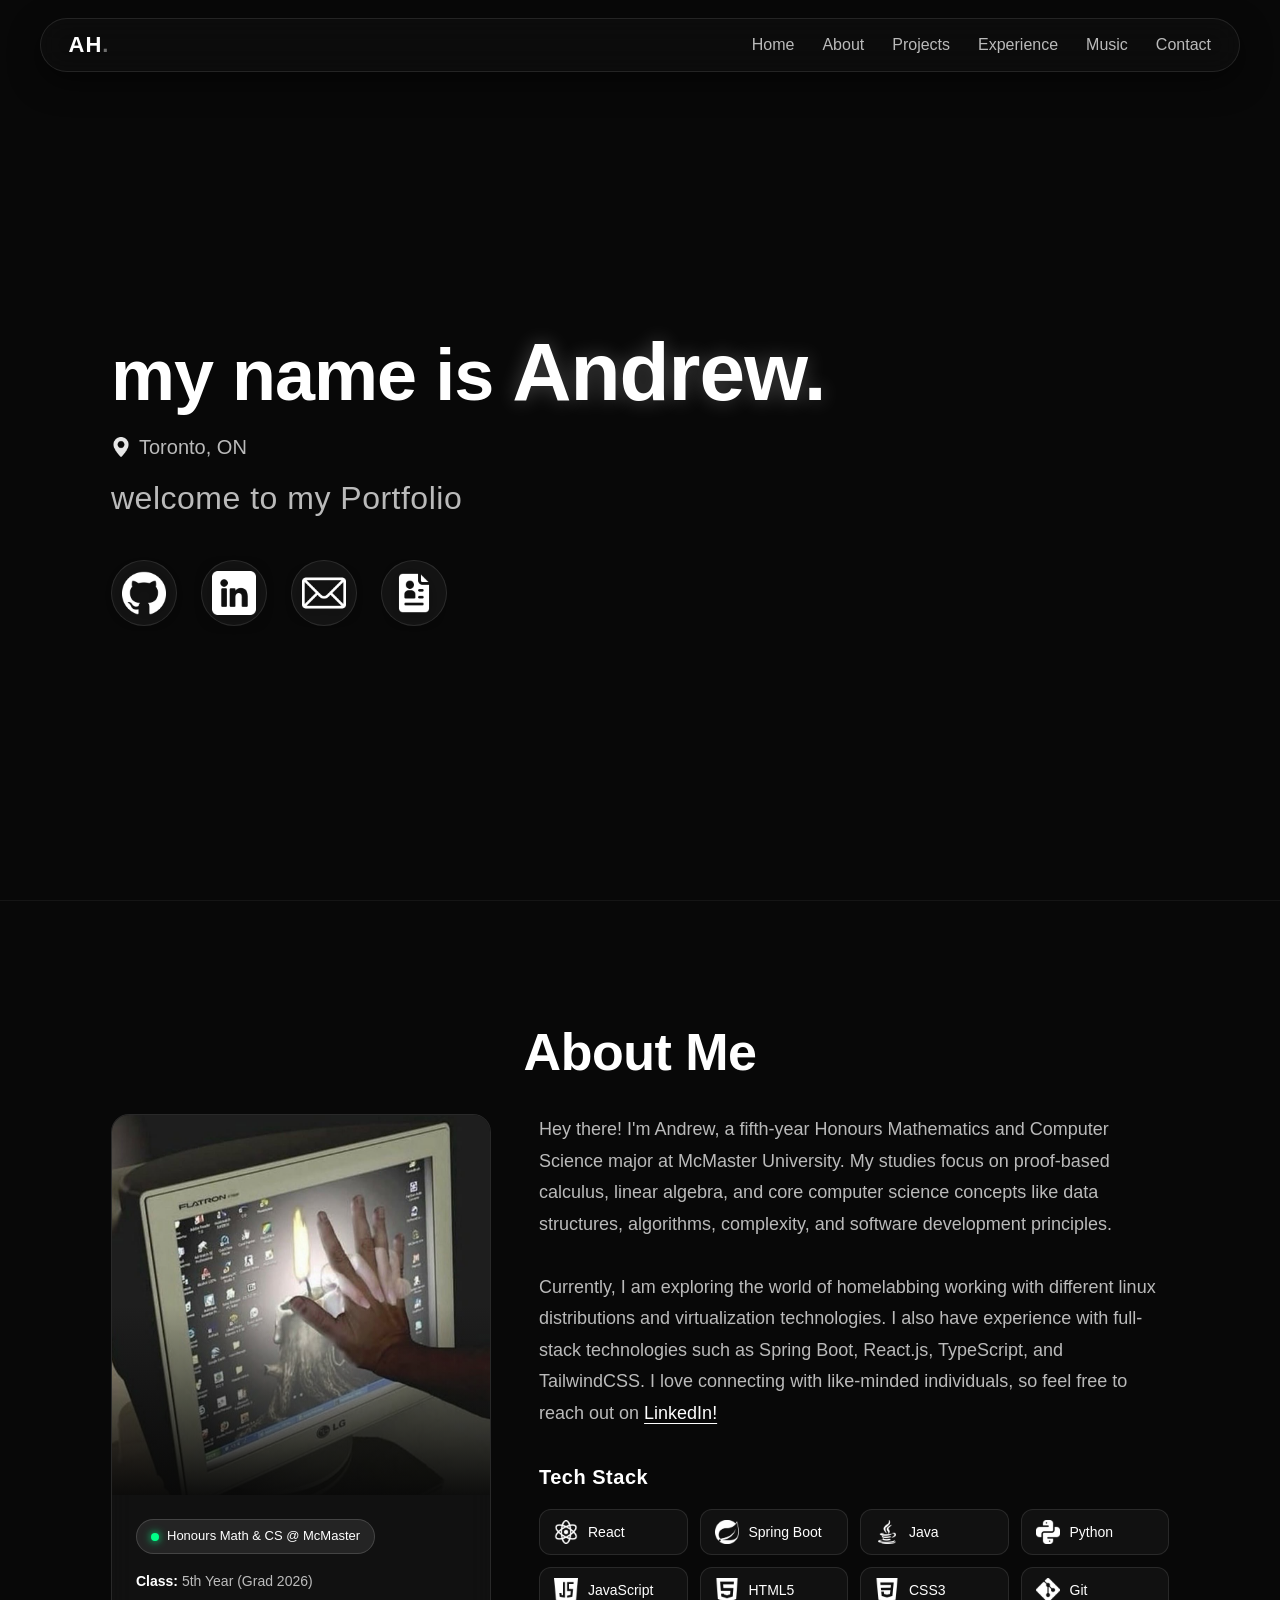
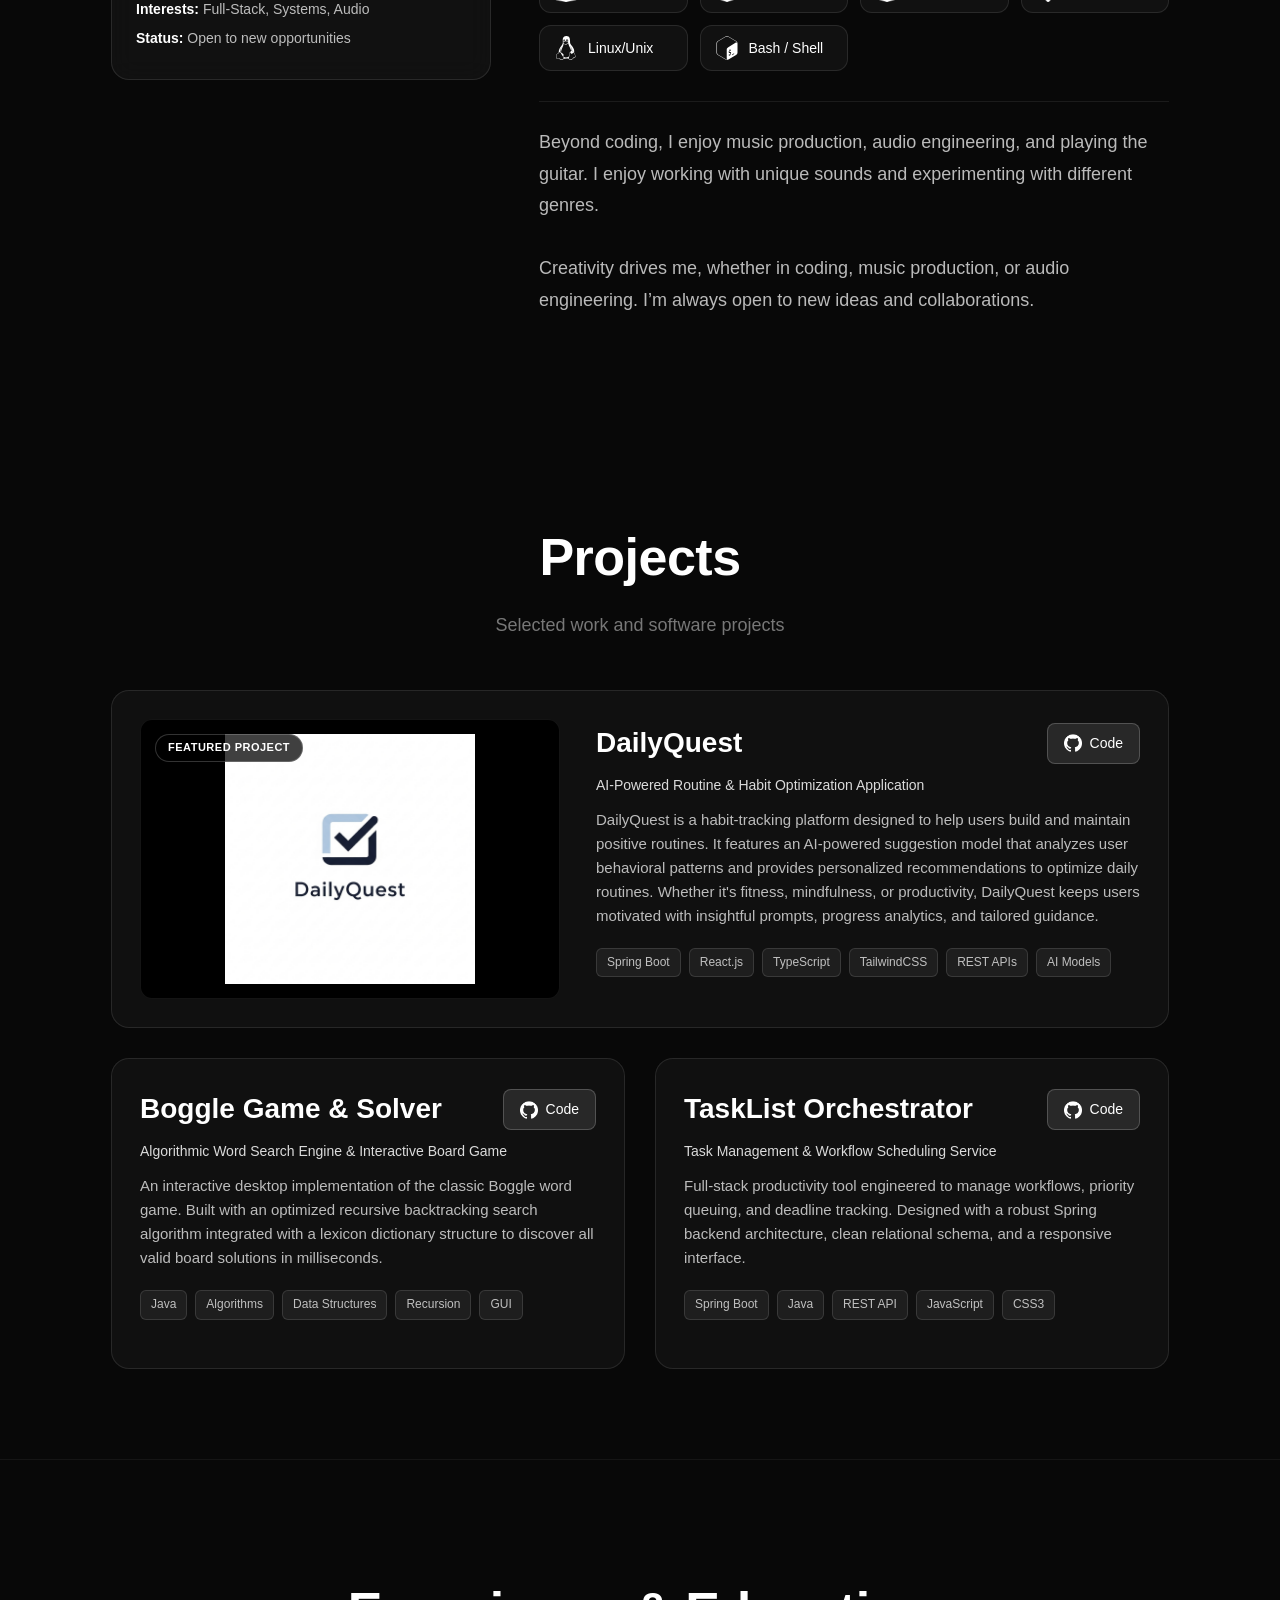
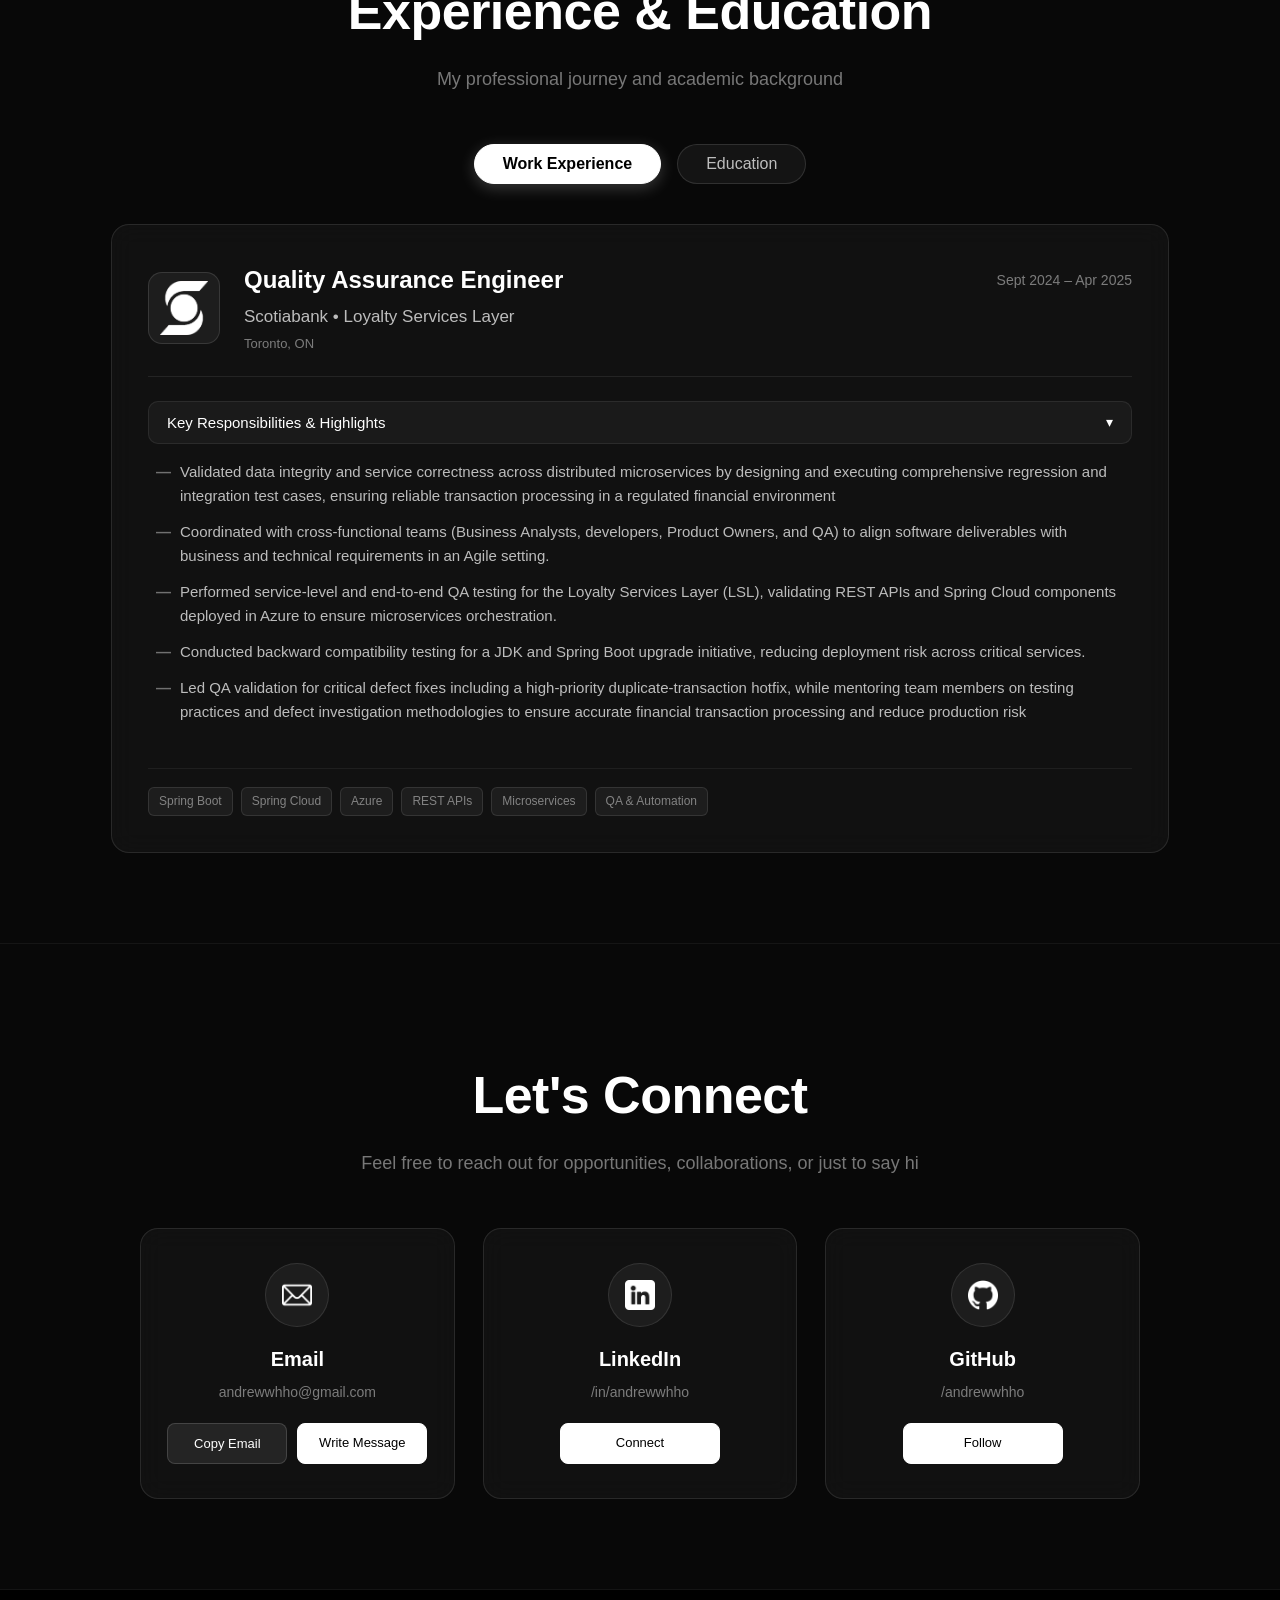
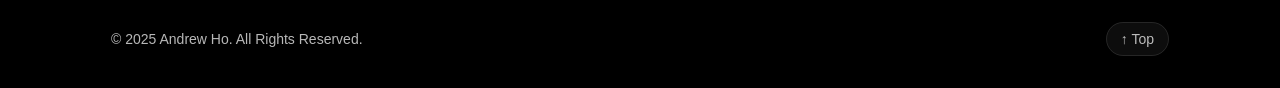
==== index.html @ 62d34abd "added last fm section" ====
<!doctype html>
<html lang="en">
  <head>
    <meta charset="UTF-8" />
    <meta name="viewport" content="width=device-width, initial-scale=1.0" />
    <title>Andrew Ho | Portfolio</title>
    <link rel="stylesheet" href="style.css" />
  </head>

  <body>
    <!-- ----------------------- navigation ----------------------- -->
    <header id="header">
      <div class="container">
        <nav id="navbar">
          <a href="#header" class="nav-logo">AH<span>.</span></a>
          <ul class="nav-links" id="navLinks">
            <li><a href="#header">Home</a></li>
            <li><a href="#about">About</a></li>
            <li><a href="#projects">Projects</a></li>
            <li><a href="#experience">Experience</a></li>
            <li><a href="music.html">Music</a></li>
            <li><a href="#contact">Contact</a></li>
          </ul>
          <div class="nav-toggle" id="navToggle" aria-label="Toggle navigation">
            <span></span>
            <span></span>
            <span></span>
          </div>
        </nav>

        <div class="header-content">
          <div class="header-text">
            <p>my name is <span>Andrew.</span></p>
          </div>
          <div class="location">
            <img src="icons/pin.png" alt="Location" />Toronto, ON
          </div>
          <div class="header-text2">
            <p>welcome to my Portfolio</p>
          </div>

          <div class="icons">
            <ul>
              <li>
                <a
                  title="GitHub"
                  href="https://github.com/andrewwhho"
                  target="_blank"
                  rel="noopener noreferrer"
                  ><img src="icons/github.png" alt="GitHub"
                /></a>
              </li>
              <li>
                <a
                  title="LinkedIn"
                  href="https://www.linkedin.com/in/andrewwhho/"
                  target="_blank"
                  rel="noopener noreferrer"
                  ><img src="icons/linkedin.png" alt="LinkedIn"
                /></a>
              </li>
              <!-- <li>
                <a
                  title="SoundCloud"
                  href="https://soundcloud.com/1bboy"
                  target="_blank"
                  rel="noopener noreferrer"
                  ><img src="icons/soundcloud.png" alt="SoundCloud"
                /></a>
              </li> -->
              <li>
                <a title="Email Me" href="mailto:andrewwhho@gmail.com"
                  ><img src="icons/mail.png" alt="Email"
                /></a>
              </li>
              <li>
                <a title="Contact &amp; Resume" id="resumeBtn" href="#contact"
                  ><img src="icons/resume.png" alt="Resume"
                /></a>
              </li>
            </ul>
          </div>
        </div>
      </div>
    </header>

    <!-- ----------------------- about ----------------------- -->
    <section id="about">
      <div class="container">
        <h1 class="section-title">About Me</h1>
        <div class="about-row">
          <!-- Left Visual Aesthetic Card -->
          <div class="about-col-left">
            <div class="aesthetic-card">
              <div class="aesthetic-media">
                <img
                  src="images/484858259_18014097473705501_8788955211200007586_n.jpg"
                  alt="Aesthetic CRT Display"
                  class="about-img"
                />
                <div class="aesthetic-overlay"></div>
              </div>
              <div class="aesthetic-info">
                <div class="info-pill">
                  <span class="pill-dot"></span>
                  <span>Honours Math &amp; CS @ McMaster</span>
                </div>
                <div class="info-details">
                  <p><strong>Class:</strong> 5th Year (Grad 2026)</p>
                  <p><strong>Interests:</strong> Full-Stack, Systems, Audio</p>
                  <p><strong>Status:</strong> Open to new opportunities</p>
                </div>
              </div>
            </div>
          </div>

          <!-- Right Text & Stack -->
          <div class="about-col-right">
            <div class="about-para">
              <p>
                Hey there! I'm Andrew, a fifth-year Honours Mathematics and
                Computer Science major at McMaster University. My studies focus
                on proof-based calculus, linear algebra, and core computer
                science concepts like data structures, algorithms, complexity,
                and software development principles.
              </p>
              <br />
              <p>
                Currently, I am exploring the world of homelabbing working with different linux distributions and virtualization technologies. I also have experience with full-stack technologies such as Spring
                Boot, React.js, TypeScript, and TailwindCSS. I
                love connecting with like-minded individuals, so feel free to
                reach out on
                <a
                  href="https://www.linkedin.com/in/andrewwhho/"
                  target="_blank"
                  rel="noopener noreferrer"
                  >LinkedIn!</a
                >
              </p>
            </div>

            <!-- Tech Stack Showcase -->
            <div class="tech-stack-container">
              <h3 class="stack-heading">Tech Stack</h3>
              <ul class="stack-grid">
                <li class="stack-item">
                  <img src="icons/stackIcons/atom.png" alt="React" /><span
                    >React</span
                  >
                </li>
                <li class="stack-item">
                  <img src="icons/stackIcons/spring.png" alt="Spring" /><span
                    >Spring Boot</span
                  >
                </li>
                <li class="stack-item">
                  <img src="icons/stackIcons/java.png" alt="Java" /><span
                    >Java</span
                  >
                </li>
                <li class="stack-item">
                  <img src="icons/stackIcons/python.png" alt="Python" /><span
                    >Python</span
                  >
                </li>
                <li class="stack-item">
                  <img
                    src="icons/stackIcons/java-script.png"
                    alt="JavaScript"
                  /><span>JavaScript</span>
                </li>
                <li class="stack-item">
                  <img src="icons/stackIcons/html.png" alt="HTML5" /><span
                    >HTML5</span
                  >
                </li>
                <li class="stack-item">
                  <img src="icons/stackIcons/css-3.png" alt="CSS3" /><span
                    >CSS3</span
                  >
                </li>
                <li class="stack-item">
                  <img src="icons/stackIcons/git.png" alt="Git" /><span
                    >Git</span
                  >
                </li>
                <li class="stack-item">
                  <img src="icons/stackIcons/linux.svg" alt="Linux/Unix" /><span
                    >Linux/Unix</span
                  >
                </li>
                <li class="stack-item">
                  <img src="icons/stackIcons/bash.svg" alt="Bash / Shell" /><span
                    >Bash / Shell</span
                  >
                </li>
              </ul>
            </div>

            <div class="about-para about-hobbies">
              <p>
                Beyond coding, I enjoy music production, audio engineering, and playing the guitar. I enjoy working with unique sounds and experimenting with different genres.
              </p>
              <br />
              <p>
                Creativity drives me, whether in coding, music production, or
                audio engineering. I’m always open to new ideas and
                collaborations.
              </p>
            </div>
          </div>
        </div>
      </div>
    </section>

    <!-- ----------------------- projects ----------------------- -->
    <section id="projects">
      <div class="container">
        <h1 class="section-title">Projects</h1>
        <p class="section-subtitle">Selected work and software projects</p>

        <div class="project-grid">
          <!-- Featured Project: DailyQuest -->
          <div class="project-card featured" id="DailyQuest">
            <div class="project-image-wrapper">
              <img
                src="images/DQ1.png"
                alt="DailyQuest Preview"
                class="project-img"
              />
              <div class="project-badge">Featured Project</div>
            </div>
            <div class="project-info">
              <div class="project-header-row">
                <h2 class="project-title">DailyQuest</h2>
                <div class="project-links">
                  <a
                    href="https://github.com/andrewwhho/DailyQuest"
                    target="_blank"
                    rel="noopener noreferrer"
                    class="project-link-btn"
                    title="View Source Code"
                  >
                    <img src="icons/github.png" alt="GitHub" /> Code
                  </a>
                </div>
              </div>
              <p class="project-tagline">
                AI-Powered Routine &amp; Habit Optimization Application
              </p>
              <p class="project-desc">
                DailyQuest is a habit-tracking platform designed to help users
                build and maintain positive routines. It features an AI-powered
                suggestion model that analyzes user behavioral patterns and
                provides personalized recommendations to optimize daily
                routines. Whether it's fitness, mindfulness, or productivity,
                DailyQuest keeps users motivated with insightful prompts,
                progress analytics, and tailored guidance.
              </p>
              <div class="project-tags">
                <span>Spring Boot</span>
                <span>React.js</span>
                <span>TypeScript</span>
                <span>TailwindCSS</span>
                <span>REST APIs</span>
                <span>AI Models</span>
              </div>
            </div>
          </div>

          <!-- Project 2: Boggle Game & Solver -->
          <div class="project-card">
            <div class="project-info">
              <div class="project-header-row">
                <h2 class="project-title">Boggle Game &amp; Solver</h2>
                <div class="project-links">
                  <a
                    href="https://github.com/andrewwhho/BoggleGame"
                    target="_blank"
                    rel="noopener noreferrer"
                    class="project-link-btn"
                    title="View Source Code"
                  >
                    <img src="icons/github.png" alt="GitHub" /> Code
                  </a>
                </div>
              </div>
              <p class="project-tagline">
                Algorithmic Word Search Engine &amp; Interactive Board Game
              </p>
              <p class="project-desc">
                An interactive desktop implementation of the classic Boggle word
                game. Built with an optimized recursive backtracking search
                algorithm integrated with a lexicon dictionary structure to
                discover all valid board solutions in milliseconds.
              </p>
              <div class="project-tags">
                <span>Java</span>
                <span>Algorithms</span>
                <span>Data Structures</span>
                <span>Recursion</span>
                <span>GUI</span>
              </div>
            </div>
          </div>

          <!-- Project 3: Task Orchestrator -->
          <div class="project-card">
            <div class="project-info">
              <div class="project-header-row">
                <h2 class="project-title">TaskList Orchestrator</h2>
                <div class="project-links">
                  <a
                    href="https://github.com/andrewwhho/TaskList"
                    target="_blank"
                    rel="noopener noreferrer"
                    class="project-link-btn"
                    title="View Source Code"
                  >
                    <img src="icons/github.png" alt="GitHub" /> Code
                  </a>
                </div>
              </div>
              <p class="project-tagline">
                Task Management &amp; Workflow Scheduling Service
              </p>
              <p class="project-desc">
                Full-stack productivity tool engineered to manage workflows,
                priority queuing, and deadline tracking. Designed with a robust
                Spring backend architecture, clean relational schema, and a
                responsive interface.
              </p>
              <div class="project-tags">
                <span>Spring Boot</span>
                <span>Java</span>
                <span>REST API</span>
                <span>JavaScript</span>
                <span>CSS3</span>
              </div>
            </div>
          </div>
        </div>
      </div>
    </section>

    <!-- ----------------------- experience & education ----------------------- -->
    <section id="experience">
      <div class="container">
        <h1 class="section-title">Experience &amp; Education</h1>
        <p class="section-subtitle">
          My professional journey and academic background
        </p>

        <!-- Tab Controls -->
        <div class="tab-titles">
          <button
            class="tab-links active-link"
            type="button"
            onclick="opentab(event, 'work-exp')"
          >
            Work Experience
          </button>
          <button
            class="tab-links"
            type="button"
            onclick="opentab(event, 'education-exp')"
          >
            Education
          </button>
        </div>

        <!-- Work Experience Tab Content -->
        <div class="tab-contents active-tab" id="work-exp">
          <div class="timeline-card">
            <div class="timeline-header">
              <div class="timeline-logo-wrap">
                <img
                  src="icons/scotia.png"
                  alt="Scotiabank Logo"
                  class="org-logo"
                />
              </div>
              <div class="timeline-meta">
                <div class="timeline-role-row">
                  <h2 class="timeline-role">Quality Assurance Engineer</h2>
                  <span class="timeline-date">Sept 2024 &ndash; Apr 2025</span>
                </div>
                <h3 class="timeline-org">
                  Scotiabank &bull; Loyalty Services Layer
                </h3>
                <span class="timeline-loc">Toronto, ON</span>
              </div>
            </div>

            <div class="qa-dropdown">
              <button type="button" class="qa-dropdown-toggle">
                <span>Key Responsibilities &amp; Highlights</span>
                <span class="dropdown-arrow">&#9662;</span>
              </button>
              <div class="qa-dropdown-content show">
                <ul class="exp-bullet-list">
                  <li>
                    Validated data integrity and service correctness across
                    distributed microservices by designing and executing
                    comprehensive regression and integration test cases,
                    ensuring reliable transaction processing in a regulated
                    financial environment
                  </li>
                  <li>
                    Coordinated with cross-functional teams (Business Analysts,
                    developers, Product Owners, and QA) to align software
                    deliverables with business and technical requirements in an
                    Agile setting.
                  </li>
                  <li>
                    Performed service-level and end-to-end QA testing for the
                    Loyalty Services Layer (LSL), validating REST APIs and
                    Spring Cloud components deployed in Azure to ensure
                    microservices orchestration.
                  </li>
                  <li>
                    Conducted backward compatibility testing for a JDK and
                    Spring Boot upgrade initiative, reducing deployment risk
                    across critical services.
                  </li>
                  <li>
                    Led QA validation for critical defect fixes including a
                    high-priority duplicate-transaction hotfix, while mentoring
                    team members on testing practices and defect investigation
                    methodologies to ensure accurate financial transaction
                    processing and reduce production risk
                  </li>
                </ul>
              </div>
            </div>

            <div class="exp-tags">
              <span>Spring Boot</span>
              <span>Spring Cloud</span>
              <span>Azure</span>
              <span>REST APIs</span>
              <span>Microservices</span>
              <span>QA &amp; Automation</span>
            </div>
          </div>
        </div>

        <!-- Education Tab Content -->
        <div class="tab-contents" id="education-exp">
          <div class="timeline-card">
            <div class="timeline-header">
              <div class="timeline-logo-wrap">
                <img
                  src="icons/macLogo.png"
                  alt="McMaster University Logo"
                  class="org-logo mac"
                />
              </div>
              <div class="timeline-meta">
                <div class="timeline-role-row">
                  <h2 class="timeline-role">
                    Honours Mathematics &amp; Computer Science
                  </h2>
                  <span class="timeline-date"
                    >Sept 2021 &ndash; Present (Expected 2026)</span
                  >
                </div>
                <h3 class="timeline-org">McMaster University</h3>
                <span class="timeline-loc">Hamilton, ON</span>
              </div>
            </div>

            <div class="timeline-body">
              <ul class="exp-bullet-list">
                <li>
                  Concentrated coursework in proof-based calculus, linear
                  algebra, discrete mathematics, and abstract mathematical
                  foundations.
                </li>
                <li>
                  Comprehensive study of core computer science foundations: data
                  structures, algorithm design &amp; asymptotic analysis,
                  automata &amp; complexity theory, and software development
                  principles.
                </li>
                <li>
                  Active involvement in collaborative engineering projects,
                  applying full-stack design patterns, clean code principles,
                  and modern version control workflows.
                </li>
              </ul>
            </div>

            <div class="exp-tags">
              <span>Data Structures</span>
              <span>Algorithms</span>
              <span>Linear Algebra</span>
              <span>Proof-Based Calculus</span>
              <span>Software Engineering</span>
            </div>
          </div>
        </div>
      </div>
    </section>

    <!-- ----------------------- contact ----------------------- -->
    <section id="contact">
      <div class="container">
        <h1 class="section-title">Let's Connect</h1>
        <p class="section-subtitle">
          Feel free to reach out for opportunities, collaborations, or just to
          say hi
        </p>

        <div class="contact-wrapper">
          <div class="contact-grid">
            <!-- Card 1: Email -->
            <div class="contact-card">
              <div class="contact-icon-wrap">
                <img src="icons/mail.png" alt="Email" />
              </div>
              <h3>Email</h3>
              <p>andrewwhho@gmail.com</p>
              <div class="contact-card-actions">
                <button
                  type="button"
                  class="btn-copy-email"
                  id="copyEmailBtn"
                  data-email="andrewwhho@gmail.com"
                >
                  Copy Email
                </button>
                <a href="mailto:andrewwhho@gmail.com" class="btn-direct-link"
                  >Write Message</a
                >
              </div>
            </div>

            <!-- Card 2: LinkedIn -->
            <div class="contact-card">
              <div class="contact-icon-wrap">
                <img src="icons/linkedin.png" alt="LinkedIn" />
              </div>
              <h3>LinkedIn</h3>
              <p>/in/andrewwhho</p>
              <div class="contact-card-actions">
                <a
                  href="https://www.linkedin.com/in/andrewwhho/"
                  target="_blank"
                  rel="noopener noreferrer"
                  class="btn-direct-link single-action"
                  >Connect</a
                >
              </div>
            </div>

            <!-- Card 3: GitHub -->
            <div class="contact-card">
              <div class="contact-icon-wrap">
                <img src="icons/github.png" alt="GitHub" />
              </div>
              <h3>GitHub</h3>
              <p>/andrewwhho</p>
              <div class="contact-card-actions">
                <a
                  href="https://github.com/andrewwhho"
                  target="_blank"
                  rel="noopener noreferrer"
                  class="btn-direct-link single-action"
                  >Follow</a
                >
              </div>
            </div>
          </div>
        </div>
      </div>
    </section>

    <!-- ----------------------- footer ----------------------- -->
    <footer class="footer">
      <div class="container footer-content">
        <div class="footer-left">
          <p>&copy; 2025 Andrew Ho. All Rights Reserved.</p>
        </div>
        <div class="footer-right">
          <a href="#header" class="back-to-top" title="Back to top">
            &uarr; Top
          </a>
        </div>
      </div>
    </footer>

    <!-- ----------------------- floating audio player ----------------------- -->
    <!-- <div class="player-widget" id="musicPlayer">
      <audio id="audioElement" loop preload="none">
        <source src="music/XCLUSIVE.mp3" type="audio/mpeg" />
        <source src="music/268 200bpm prod bboy.wav" type="audio/wav" />
        Your browser does not support the audio element.
      </audio>
      <button
        type="button"
        id="playPauseBtn"
        class="player-control-btn"
        aria-label="Play/Pause music"
      >
        <svg class="play-icon" viewBox="0 0 24 24" width="18" height="18">
          <polygon points="5,3 19,12 5,21" fill="currentColor" />
        </svg>
        <svg
          class="pause-icon"
          viewBox="0 0 24 24"
          width="18"
          height="18"
          style="display: none"
        >
          <rect x="6" y="4" width="4" height="16" fill="currentColor" />
          <rect x="14" y="4" width="4" height="16" fill="currentColor" />
        </svg>
      </button>

      <div class="player-details">
        <span class="player-track">XCLUSIVE</span>
        <span class="player-artist">prod. bboy</span>
      </div>

      <div class="visualizer" id="audioVisualizer" aria-hidden="true">
        <span class="bar"></span>
        <span class="bar"></span>
        <span class="bar"></span>
        <span class="bar"></span>
      </div>
    </div> -->

    <!-- Toast notification for copied text -->
    <div id="toast" class="toast" role="alert" aria-live="polite"></div>

    <script src="index.js"></script>
  </body>
</html>
---- style.css ----
/* -------------------------------------------------------------
   ANDREW HO - PORTFOLIO STYLESHEET
   Aesthetic Theme: Dark, Sleek, Cyber/Frosted Glass Minimalist
   ------------------------------------------------------------- */

:root {
    --bg-primary: #080808;
    --bg-secondary: #111111;
    --card-bg: rgba(255, 255, 255, 0.04);
    --card-bg-hover: rgba(255, 255, 255, 0.07);
    --card-border: rgba(255, 255, 255, 0.1);
    --card-border-hover: rgba(255, 255, 255, 0.25);
    --text-primary: #ffffff;
    --text-secondary: rgba(255, 255, 255, 0.72);
    --text-muted: rgba(255, 255, 255, 0.45);
    --accent: #ffffff;
    --glass-nav-bg: rgba(14, 14, 14, 0.75);
    --transition-smooth: all 0.3s cubic-bezier(0.25, 0.8, 0.25, 1);
}

* {
    margin: 0;
    padding: 0;
    font-family: 'HelveticaNeue', -apple-system, BlinkMacSystemFont, 'Segoe UI', Roboto, Helvetica, Arial, sans-serif;
    box-sizing: border-box;
}

html {
    scroll-behavior: smooth;
    background: var(--bg-primary);
    color: var(--text-primary);
}

body {
    background: var(--bg-primary);
    color: var(--text-primary);
    overflow-x: hidden;
    line-height: 1.6;
}

/* Custom Scrollbar */
::-webkit-scrollbar {
    width: 8px;
}
::-webkit-scrollbar-track {
    background: #080808;
}
::-webkit-scrollbar-thumb {
    background: #262626;
    border-radius: 4px;
}
::-webkit-scrollbar-thumb:hover {
    background: #444444;
}

.container {
    width: 85%;
    max-width: 1200px;
    margin: 0 auto;
    padding: 0 15px;
}

/* ----------------------- Navigation ----------------------- */
nav {
    display: flex;
    align-items: center;
    justify-content: space-between;
    position: fixed;
    top: 18px;
    left: 50%;
    transform: translateX(-50%);
    width: calc(100% - 40px);
    max-width: 1200px;
    height: 54px;
    padding: 0 28px;
    background: var(--glass-nav-bg);
    backdrop-filter: blur(14px);
    -webkit-backdrop-filter: blur(14px);
    border: 1px solid var(--card-border);
    border-radius: 36px;
    z-index: 999;
    box-shadow: 0 10px 30px rgba(0, 0, 0, 0.5);
    transition: var(--transition-smooth);
}

.nav-logo {
    color: var(--text-primary);
    text-decoration: none;
    font-size: 22px;
    font-weight: 700;
    letter-spacing: 1px;
}

.nav-logo span {
    color: rgba(255, 255, 255, 0.4);
}

nav ul.nav-links {
    display: flex;
    align-items: center;
    list-style: none;
    gap: 28px;
}

nav ul.nav-links li a {
    color: var(--text-secondary);
    text-decoration: none;
    font-size: 16px;
    font-weight: 500;
    position: relative;
    padding: 4px 0;
    transition: color 0.25s ease;
}

nav ul.nav-links li a::after {
    content: '';
    width: 0;
    height: 2px;
    background: #ffffff;
    position: absolute;
    left: 0;
    bottom: -2px;
    transition: width 0.3s ease;
}

nav ul.nav-links li a:hover,
nav ul.nav-links li a.active {
    color: #ffffff;
}

nav ul.nav-links li a:hover::after,
nav ul.nav-links li a.active::after {
    width: 100%;
}

/* Mobile Nav Toggle */
.nav-toggle {
    display: none;
    flex-direction: column;
    justify-content: space-between;
    width: 24px;
    height: 18px;
    cursor: pointer;
}

.nav-toggle span {
    display: block;
    height: 2px;
    width: 100%;
    background: #ffffff;
    border-radius: 2px;
    transition: var(--transition-smooth);
}

.nav-toggle.open span:nth-child(1) {
    transform: translateY(8px) rotate(45deg);
}
.nav-toggle.open span:nth-child(2) {
    opacity: 0;
}
.nav-toggle.open span:nth-child(3) {
    transform: translateY(-8px) rotate(-45deg);
}

/* ----------------------- Hero Header ----------------------- */
#header {
    width: 100%;
    min-height: 100vh;
    background-image: url(images/bg4.gif);
    background-size: cover;
    background-attachment: fixed;
    background-position: center;
    position: relative;
    display: flex;
    align-items: center;
}

#header::before {
    content: '';
    position: absolute;
    top: 0;
    left: 0;
    width: 100%;
    height: 100%;
    background: linear-gradient(180deg, rgba(8, 8, 8, 0.4) 0%, rgba(8, 8, 8, 0.85) 100%);
    pointer-events: none;
}

.header-content {
    position: relative;
    z-index: 2;
    padding-top: 60px;
}

.header-text {
    width: fit-content;
    font-size: 72px;
    font-weight: 700;
    letter-spacing: -1px;
    line-height: 1.1;
    cursor: default;
}

.header-text span {
    font-size: 82px;
    color: #ffffff;
    text-shadow: 0 0 20px rgba(255, 255, 255, 0.25);
}

.location {
    font-size: 20px;
    color: var(--text-secondary);
    display: flex;
    align-items: center;
    gap: 8px;
    margin: 14px 0 10px 0;
    font-weight: 400;
}

.location img {
    width: 20px;
    height: auto;
    opacity: 0.9;
}

.header-text2 {
    width: fit-content;
    font-size: 32px;
    color: var(--text-secondary);
    cursor: default;
    font-weight: 300;
    letter-spacing: 0.5px;
}

/* Hero Social Icons */
.icons {
    margin-top: 36px;
}

.icons ul {
    display: flex;
    gap: 24px;
    list-style: none;
    padding: 0;
}

.icons ul li a {
    display: inline-block;
    padding: 10px;
    background: rgba(255, 255, 255, 0.05);
    border: 1px solid rgba(255, 255, 255, 0.1);
    border-radius: 50%;
    transition: var(--transition-smooth);
}

.icons img {
    width: 44px;
    height: 44px;
    display: block;
    transition: var(--transition-smooth);
    filter: drop-shadow(0 2px 8px rgba(0, 0, 0, 0.4));
}

.icons ul li a:hover {
    background: rgba(255, 255, 255, 0.15);
    border-color: rgba(255, 255, 255, 0.35);
    transform: translateY(-4px) scale(1.1);
    box-shadow: 0 8px 24px rgba(255, 255, 255, 0.1);
}

/* ----------------------- Shared Section Titles ----------------------- */
section {
    padding: 110px 0 90px;
    position: relative;
}

.section-title {
    font-size: 52px;
    font-weight: 700;
    text-align: center;
    letter-spacing: -0.5px;
    margin-bottom: 12px;
    cursor: default;
}

.section-subtitle {
    text-align: center;
    color: var(--text-muted);
    font-size: 18px;
    margin-bottom: 50px;
}

/* ----------------------- About Section ----------------------- */
#about {
    background: #080808;
    border-top: 1px solid rgba(255, 255, 255, 0.05);
}

.about-row {
    display: flex;
    align-items: flex-start;
    justify-content: space-between;
    gap: 48px;
    margin-top: 20px;
}

.about-col-left {
    flex: 0 0 380px;
}

.about-col-right {
    flex: 1;
}

/* Aesthetic Display Card */
.aesthetic-card {
    background: var(--card-bg);
    border: 1px solid var(--card-border);
    border-radius: 18px;
    overflow: hidden;
    backdrop-filter: blur(12px);
    transition: var(--transition-smooth);
}

.aesthetic-card:hover {
    border-color: var(--card-border-hover);
    box-shadow: 0 12px 36px rgba(0, 0, 0, 0.6);
}

.aesthetic-media {
    position: relative;
    width: 100%;
    height: 380px;
    overflow: hidden;
}

.about-img {
    width: 100%;
    height: 100%;
    object-fit: cover;
    display: block;
    transition: transform 0.6s ease;
}

.aesthetic-card:hover .about-img {
    transform: scale(1.04);
}

.aesthetic-overlay {
    position: absolute;
    inset: 0;
    background: linear-gradient(180deg, rgba(0,0,0,0) 50%, rgba(8,8,8,0.95) 100%);
}

.aesthetic-info {
    padding: 24px;
}

.info-pill {
    display: inline-flex;
    align-items: center;
    gap: 8px;
    padding: 6px 14px;
    background: rgba(255, 255, 255, 0.08);
    border: 1px solid rgba(255, 255, 255, 0.15);
    border-radius: 20px;
    font-size: 13px;
    font-weight: 500;
    margin-bottom: 16px;
}

.pill-dot {
    width: 8px;
    height: 8px;
    background: #00ff88;
    border-radius: 50%;
    box-shadow: 0 0 8px #00ff88;
}

.info-details p {
    font-size: 14px;
    color: var(--text-secondary);
    margin-bottom: 6px;
}

.info-details strong {
    color: #ffffff;
}

/* About Paragraphs */
.about-para {
    font-size: 18px;
    color: var(--text-secondary);
    line-height: 1.75;
}

.about-para a {
    color: #ffffff;
    text-decoration: underline;
    text-underline-offset: 4px;
    transition: opacity 0.2s ease;
}

.about-para a:hover {
    opacity: 0.8;
}

.about-hobbies {
    margin-top: 30px;
    padding-top: 25px;
    border-top: 1px solid rgba(255, 255, 255, 0.08);
}

/* Tech Stack Container */
.tech-stack-container {
    margin: 32px 0 24px 0;
}

.stack-heading {
    font-size: 20px;
    font-weight: 600;
    margin-bottom: 16px;
    color: #ffffff;
    letter-spacing: 0.5px;
}

.stack-grid {
    display: grid;
    grid-template-columns: repeat(auto-fill, minmax(130px, 1fr));
    gap: 12px;
    list-style: none;
    padding: 0;
}

.stack-item {
    display: flex;
    align-items: center;
    gap: 10px;
    padding: 10px 14px;
    background: var(--card-bg);
    border: 1px solid var(--card-border);
    border-radius: 12px;
    font-size: 14px;
    font-weight: 500;
    color: #ffffff;
    transition: var(--transition-smooth);
    cursor: default;
    white-space: nowrap;
}

.stack-item img {
    width: 24px;
    height: 24px;
    object-fit: contain;
    transition: transform 0.3s ease;
    flex-shrink: 0;
}

.stack-item:hover {
    background: var(--card-bg-hover);
    border-color: var(--card-border-hover);
    transform: translateY(-3px);
    box-shadow: 0 4px 14px rgba(255, 255, 255, 0.05);
}

.stack-item:hover img {
    transform: scale(1.15);
}

/* ----------------------- Projects Section ----------------------- */
#projects {
    background-image: url(images/bg4.gif);
    background-size: cover;
    background-attachment: fixed;
    background-position: center;
    position: relative;
}

#projects::before {
    content: '';
    position: absolute;
    inset: 0;
    background: linear-gradient(180deg, rgba(8, 8, 8, 0.92) 0%, rgba(8, 8, 8, 0.95) 100%);
    pointer-events: none;
}

#projects .container {
    position: relative;
    z-index: 2;
}

.project-grid {
    display: grid;
    grid-template-columns: repeat(2, 1fr);
    gap: 30px;
}

.project-card {
    background: rgba(18, 18, 18, 0.85);
    border: 1px solid var(--card-border);
    border-radius: 18px;
    padding: 28px;
    backdrop-filter: blur(14px);
    -webkit-backdrop-filter: blur(14px);
    display: flex;
    flex-direction: column;
    justify-content: space-between;
    transition: var(--transition-smooth);
}

.project-card:hover {
    border-color: var(--card-border-hover);
    transform: translateY(-4px);
    box-shadow: 0 16px 40px rgba(0, 0, 0, 0.7);
}

.project-card.featured {
    grid-column: 1 / -1;
    display: grid;
    grid-template-columns: 420px 1fr;
    gap: 36px;
    align-items: center;
}

.project-image-wrapper {
    position: relative;
    width: 100%;
    height: 280px;
    background: #000000;
    border-radius: 12px;
    overflow: hidden;
    border: 1px solid rgba(255, 255, 255, 0.08);
    display: flex;
    align-items: center;
    justify-content: center;
}

.project-img {
    max-width: 90%;
    max-height: 90%;
    object-fit: contain;
    transition: transform 0.5s ease;
}

.project-card:hover .project-img {
    transform: scale(1.05);
}

.project-badge {
    position: absolute;
    top: 14px;
    left: 14px;
    padding: 4px 12px;
    background: rgba(0, 0, 0, 0.75);
    border: 1px solid rgba(255, 255, 255, 0.2);
    border-radius: 20px;
    font-size: 11px;
    font-weight: 600;
    letter-spacing: 0.5px;
    text-transform: uppercase;
}

.project-header-row {
    display: flex;
    align-items: center;
    justify-content: space-between;
    margin-bottom: 8px;
}

.project-title {
    font-size: 28px;
    font-weight: 700;
    color: #ffffff;
}

.project-tagline {
    font-size: 14px;
    font-weight: 500;
    color: rgba(255, 255, 255, 0.85);
    margin-bottom: 12px;
}

.project-desc {
    font-size: 15px;
    color: var(--text-secondary);
    line-height: 1.6;
    margin-bottom: 20px;
}

.project-tags {
    display: flex;
    flex-wrap: wrap;
    gap: 8px;
    margin-bottom: 20px;
}

.project-tags span {
    font-size: 12px;
    font-weight: 500;
    padding: 4px 10px;
    background: rgba(255, 255, 255, 0.06);
    border: 1px solid rgba(255, 255, 255, 0.12);
    border-radius: 6px;
    color: var(--text-secondary);
}

.project-link-btn {
    display: inline-flex;
    align-items: center;
    gap: 8px;
    padding: 8px 16px;
    background: rgba(255, 255, 255, 0.1);
    border: 1px solid rgba(255, 255, 255, 0.2);
    border-radius: 8px;
    color: #ffffff;
    font-size: 14px;
    font-weight: 500;
    text-decoration: none;
    transition: var(--transition-smooth);
}

.project-link-btn img {
    width: 18px;
    height: 18px;
}

.project-link-btn:hover {
    background: #ffffff;
    color: #000000;
    border-color: #ffffff;
}

.project-link-btn:hover img {
    filter: invert(1);
}

/* ----------------------- Experience & Education Section ----------------------- */
#experience {
    background: #080808;
    border-top: 1px solid rgba(255, 255, 255, 0.05);
}

/* Tabs */
.tab-titles {
    display: flex;
    justify-content: center;
    gap: 16px;
    margin-bottom: 40px;
}

.tab-links {
    background: rgba(255, 255, 255, 0.05);
    border: 1px solid rgba(255, 255, 255, 0.12);
    border-radius: 30px;
    padding: 10px 28px;
    font-size: 16px;
    font-weight: 500;
    color: var(--text-secondary);
    cursor: pointer;
    transition: var(--transition-smooth);
}

.tab-links:hover {
    color: #ffffff;
    background: rgba(255, 255, 255, 0.1);
}

.tab-links.active-link {
    color: #000000;
    background: #ffffff;
    border-color: #ffffff;
    font-weight: 600;
    box-shadow: 0 4px 16px rgba(255, 255, 255, 0.2);
}

.tab-contents {
    display: none;
    animation: fadeIn 0.4s ease-in-out;
}

.tab-contents.active-tab {
    display: block;
}

@keyframes fadeIn {
    from { opacity: 0; transform: translateY(8px); }
    to { opacity: 1; transform: translateY(0); }
}

/* Timeline Cards */
.timeline-card {
    background: var(--card-bg);
    border: 1px solid var(--card-border);
    border-radius: 18px;
    padding: 36px;
    backdrop-filter: blur(12px);
    transition: var(--transition-smooth);
}

.timeline-card:hover {
    border-color: var(--card-border-hover);
}

.timeline-header {
    display: flex;
    align-items: center;
    gap: 24px;
    margin-bottom: 24px;
    padding-bottom: 20px;
    border-bottom: 1px solid rgba(255, 255, 255, 0.08);
}

.timeline-logo-wrap {
    width: 72px;
    height: 72px;
    background: rgba(255, 255, 255, 0.05);
    border: 1px solid rgba(255, 255, 255, 0.12);
    border-radius: 14px;
    display: flex;
    align-items: center;
    justify-content: center;
    padding: 8px;
    flex-shrink: 0;
}

.org-logo {
    max-width: 100%;
    max-height: 100%;
    object-fit: contain;
}

.timeline-meta {
    flex: 1;
}

.timeline-role-row {
    display: flex;
    align-items: center;
    justify-content: space-between;
    flex-wrap: wrap;
    gap: 8px;
}

.timeline-role {
    font-size: 24px;
    font-weight: 700;
    color: #ffffff;
}

.timeline-date {
    font-size: 14px;
    color: var(--text-muted);
    font-weight: 500;
}

.timeline-org {
    font-size: 17px;
    font-weight: 500;
    color: var(--text-secondary);
    margin-top: 4px;
}

.timeline-loc {
    font-size: 13px;
    color: var(--text-muted);
}

/* Accordion Dropdown */
.qa-dropdown {
    margin-top: 16px;
}

.qa-dropdown-toggle {
    display: flex;
    align-items: center;
    justify-content: space-between;
    width: 100%;
    background: rgba(255, 255, 255, 0.04);
    border: 1px solid rgba(255, 255, 255, 0.08);
    border-radius: 10px;
    padding: 12px 18px;
    color: #ffffff;
    font-size: 15px;
    font-weight: 500;
    cursor: pointer;
    transition: var(--transition-smooth);
}

.qa-dropdown-toggle:hover {
    background: rgba(255, 255, 255, 0.08);
    border-color: rgba(255, 255, 255, 0.18);
}

.dropdown-arrow {
    font-size: 14px;
    transition: transform 0.3s ease;
}

.qa-dropdown-toggle.active .dropdown-arrow {
    transform: rotate(180deg);
}

.qa-dropdown-content {
    display: none;
    padding: 16px 8px 8px 8px;
    animation: fadeIn 0.3s ease;
}

.qa-dropdown-content.show {
    display: block;
}

.exp-bullet-list {
    list-style: none;
    padding: 0;
}

.exp-bullet-list li {
    position: relative;
    padding-left: 24px;
    margin-bottom: 12px;
    font-size: 15px;
    color: var(--text-secondary);
    line-height: 1.6;
}

.exp-bullet-list li::before {
    content: '—';
    position: absolute;
    left: 0;
    color: rgba(255, 255, 255, 0.4);
    font-weight: 700;
}

.exp-tags {
    display: flex;
    flex-wrap: wrap;
    gap: 8px;
    margin-top: 24px;
    padding-top: 18px;
    border-top: 1px solid rgba(255, 255, 255, 0.06);
}

.exp-tags span {
    font-size: 12px;
    padding: 4px 10px;
    background: rgba(255, 255, 255, 0.05);
    border: 1px solid rgba(255, 255, 255, 0.1);
    border-radius: 6px;
    color: var(--text-muted);
}

/* ----------------------- Contact Section ----------------------- */
#contact {
    background: #080808;
    border-top: 1px solid rgba(255, 255, 255, 0.05);
}

.contact-wrapper {
    max-width: 1000px;
    margin: 0 auto;
}

.contact-grid {
    display: grid;
    grid-template-columns: repeat(3, 1fr);
    gap: 28px;
    margin-top: 24px;
    justify-content: center;
}

.contact-card {
    background: var(--card-bg);
    border: 1px solid var(--card-border);
    border-radius: 18px;
    padding: 34px 24px;
    text-align: center;
    backdrop-filter: blur(12px);
    -webkit-backdrop-filter: blur(12px);
    display: flex;
    flex-direction: column;
    align-items: center;
    justify-content: space-between;
    transition: var(--transition-smooth);
    min-height: 250px;
}

.contact-card:hover {
    border-color: var(--card-border-hover);
    transform: translateY(-4px);
    box-shadow: 0 14px 36px rgba(0, 0, 0, 0.5);
}

.contact-icon-wrap {
    width: 64px;
    height: 64px;
    background: rgba(255, 255, 255, 0.05);
    border: 1px solid rgba(255, 255, 255, 0.1);
    border-radius: 50%;
    display: flex;
    align-items: center;
    justify-content: center;
    margin-bottom: 16px;
    transition: var(--transition-smooth);
}

.contact-card:hover .contact-icon-wrap {
    background: rgba(255, 255, 255, 0.12);
    border-color: rgba(255, 255, 255, 0.25);
    transform: scale(1.08);
}

.contact-icon-wrap img {
    width: 30px;
    height: 30px;
    object-fit: contain;
}

.contact-card h3 {
    font-size: 20px;
    font-weight: 600;
    margin-bottom: 6px;
    color: #ffffff;
}

.contact-card p {
    font-size: 14px;
    color: var(--text-muted);
    margin-bottom: 20px;
    word-break: break-word;
}

.contact-card-actions {
    display: flex;
    gap: 10px;
    width: 100%;
    justify-content: center;
    margin-top: auto;
}

.btn-copy-email,
.btn-direct-link {
    padding: 9px 16px;
    font-size: 13px;
    font-weight: 500;
    border-radius: 8px;
    cursor: pointer;
    text-decoration: none;
    transition: var(--transition-smooth);
    display: inline-flex;
    align-items: center;
    justify-content: center;
}

.btn-copy-email {
    background: rgba(255, 255, 255, 0.08);
    border: 1px solid rgba(255, 255, 255, 0.15);
    color: #ffffff;
    flex: 1;
    max-width: 120px;
}

.btn-copy-email:hover {
    background: rgba(255, 255, 255, 0.2);
    border-color: rgba(255, 255, 255, 0.35);
}

.btn-direct-link {
    background: #ffffff;
    border: 1px solid #ffffff;
    color: #000000;
    flex: 1;
    max-width: 130px;
}

.btn-direct-link:hover {
    background: rgba(255, 255, 255, 0.85);
    border-color: rgba(255, 255, 255, 0.85);
    transform: translateY(-2px);
}

.contact-card-actions .single-action {
    max-width: 160px;
    width: 100%;
}

/* ----------------------- Footer ----------------------- */
.footer {
    background: #000000;
    border-top: 1px solid rgba(255, 255, 255, 0.08);
    padding: 36px 0;
}

.footer-content {
    display: flex;
    align-items: center;
    justify-content: space-between;
}

.footer-left p {
    font-size: 14px;
    color: var(--text-secondary);
}

.footer-sub {
    font-size: 12px;
    color: var(--text-muted);
}

.back-to-top {
    color: var(--text-secondary);
    text-decoration: none;
    font-size: 14px;
    padding: 8px 14px;
    background: rgba(255, 255, 255, 0.05);
    border: 1px solid rgba(255, 255, 255, 0.1);
    border-radius: 20px;
    transition: var(--transition-smooth);
}

.back-to-top:hover {
    background: rgba(255, 255, 255, 0.15);
    color: #ffffff;
    border-color: rgba(255, 255, 255, 0.3);
}

/* ----------------------- Floating Music Player Widget ----------------------- */
.player-widget {
    position: fixed;
    bottom: 24px;
    right: 24px;
    background: rgba(16, 16, 16, 0.88);
    backdrop-filter: blur(16px);
    -webkit-backdrop-filter: blur(16px);
    border: 1px solid rgba(255, 255, 255, 0.14);
    box-shadow: 0 12px 40px rgba(0, 0, 0, 0.6);
    border-radius: 40px;
    padding: 8px 18px 8px 12px;
    display: flex;
    align-items: center;
    gap: 12px;
    z-index: 1000;
    transition: var(--transition-smooth);
}

.player-widget:hover {
    border-color: rgba(255, 255, 255, 0.28);
    box-shadow: 0 16px 48px rgba(0, 0, 0, 0.8);
}

.player-control-btn {
    width: 38px;
    height: 38px;
    border-radius: 50%;
    background: #ffffff;
    border: none;
    color: #000000;
    display: flex;
    align-items: center;
    justify-content: center;
    cursor: pointer;
    transition: var(--transition-smooth);
    flex-shrink: 0;
}

.player-control-btn:hover {
    transform: scale(1.08);
    background: rgba(255, 255, 255, 0.9);
}

.player-details {
    display: flex;
    flex-direction: column;
}

.player-track {
    font-size: 13px;
    font-weight: 600;
    color: #ffffff;
    line-height: 1.2;
}

.player-artist {
    font-size: 11px;
    color: var(--text-muted);
}

/* Equalizer Bars Animation */
.visualizer {
    display: flex;
    align-items: flex-end;
    gap: 3px;
    height: 18px;
    padding-left: 6px;
}

.visualizer .bar {
    width: 3px;
    height: 4px;
    background: rgba(255, 255, 255, 0.35);
    border-radius: 2px;
    transition: height 0.2s ease, background 0.2s ease;
}

.player-widget.playing .visualizer .bar {
    background: #ffffff;
    animation: bounce 1.2s ease-in-out infinite alternate;
}

.player-widget.playing .visualizer .bar:nth-child(1) { animation-delay: 0.1s; }
.player-widget.playing .visualizer .bar:nth-child(2) { animation-delay: 0.35s; }
.player-widget.playing .visualizer .bar:nth-child(3) { animation-delay: 0.2s; }
.player-widget.playing .visualizer .bar:nth-child(4) { animation-delay: 0.45s; }

@keyframes bounce {
    0% { height: 4px; }
    50% { height: 16px; }
    100% { height: 7px; }
}

/* ----------------------- Toast Alert ----------------------- */
.toast {
    position: fixed;
    bottom: 30px;
    left: 50%;
    transform: translateX(-50%) translateY(100px);
    background: rgba(20, 20, 20, 0.95);
    border: 1px solid rgba(255, 255, 255, 0.2);
    backdrop-filter: blur(12px);
    color: #ffffff;
    padding: 10px 22px;
    border-radius: 30px;
    font-size: 14px;
    font-weight: 500;
    box-shadow: 0 10px 30px rgba(0, 0, 0, 0.6);
    opacity: 0;
    transition: transform 0.35s cubic-bezier(0.175, 0.885, 0.32, 1.275), opacity 0.35s ease;
    z-index: 2000;
    pointer-events: none;
}

.toast.show {
    transform: translateX(-50%) translateY(0);
    opacity: 1;
}

/* ----------------------- Responsive Media Queries ----------------------- */
@media (max-width: 960px) {
    .header-text {
        font-size: 56px;
    }
    .header-text span {
        font-size: 64px;
    }
    .header-text2 {
        font-size: 26px;
    }
    .about-row {
        flex-direction: column;
    }
    .about-col-left {
        flex: 0 0 auto;
        width: 100%;
        max-width: 480px;
        margin: 0 auto;
    }
    .project-card.featured {
        grid-template-columns: 1fr;
    }
    .project-grid {
        grid-template-columns: 1fr;
    }
    .contact-grid {
        gap: 18px;
    }
}

@media (max-width: 768px) {
    .nav-toggle {
        display: flex;
    }
    nav ul.nav-links {
        position: fixed;
        top: 65px;
        left: 0;
        width: 100%;
        background: rgba(14, 14, 14, 0.96);
        backdrop-filter: blur(20px);
        -webkit-backdrop-filter: blur(20px);
        border: 1px solid var(--card-border);
        border-radius: 20px;
        flex-direction: column;
        padding: 24px 0;
        gap: 18px;
        display: none;
        box-shadow: 0 20px 40px rgba(0,0,0,0.8);
    }
    nav ul.nav-links.show-menu {
        display: flex;
    }
    .header-text {
        font-size: 42px;
    }
    .header-text span {
        font-size: 50px;
    }
    .header-text2 {
        font-size: 22px;
    }
    .section-title {
        font-size: 38px;
    }
    .timeline-card {
        padding: 24px;
    }
    .timeline-header {
        flex-direction: column;
        align-items: flex-start;
        gap: 16px;
    }
    .contact-grid {
        grid-template-columns: 1fr;
        max-width: 420px;
        margin: 20px auto 0;
        gap: 18px;
    }
    .footer-content {
        flex-direction: column;
        gap: 16px;
        text-align: center;
    }
    .player-widget {
        bottom: 16px;
        right: 16px;
    }
}
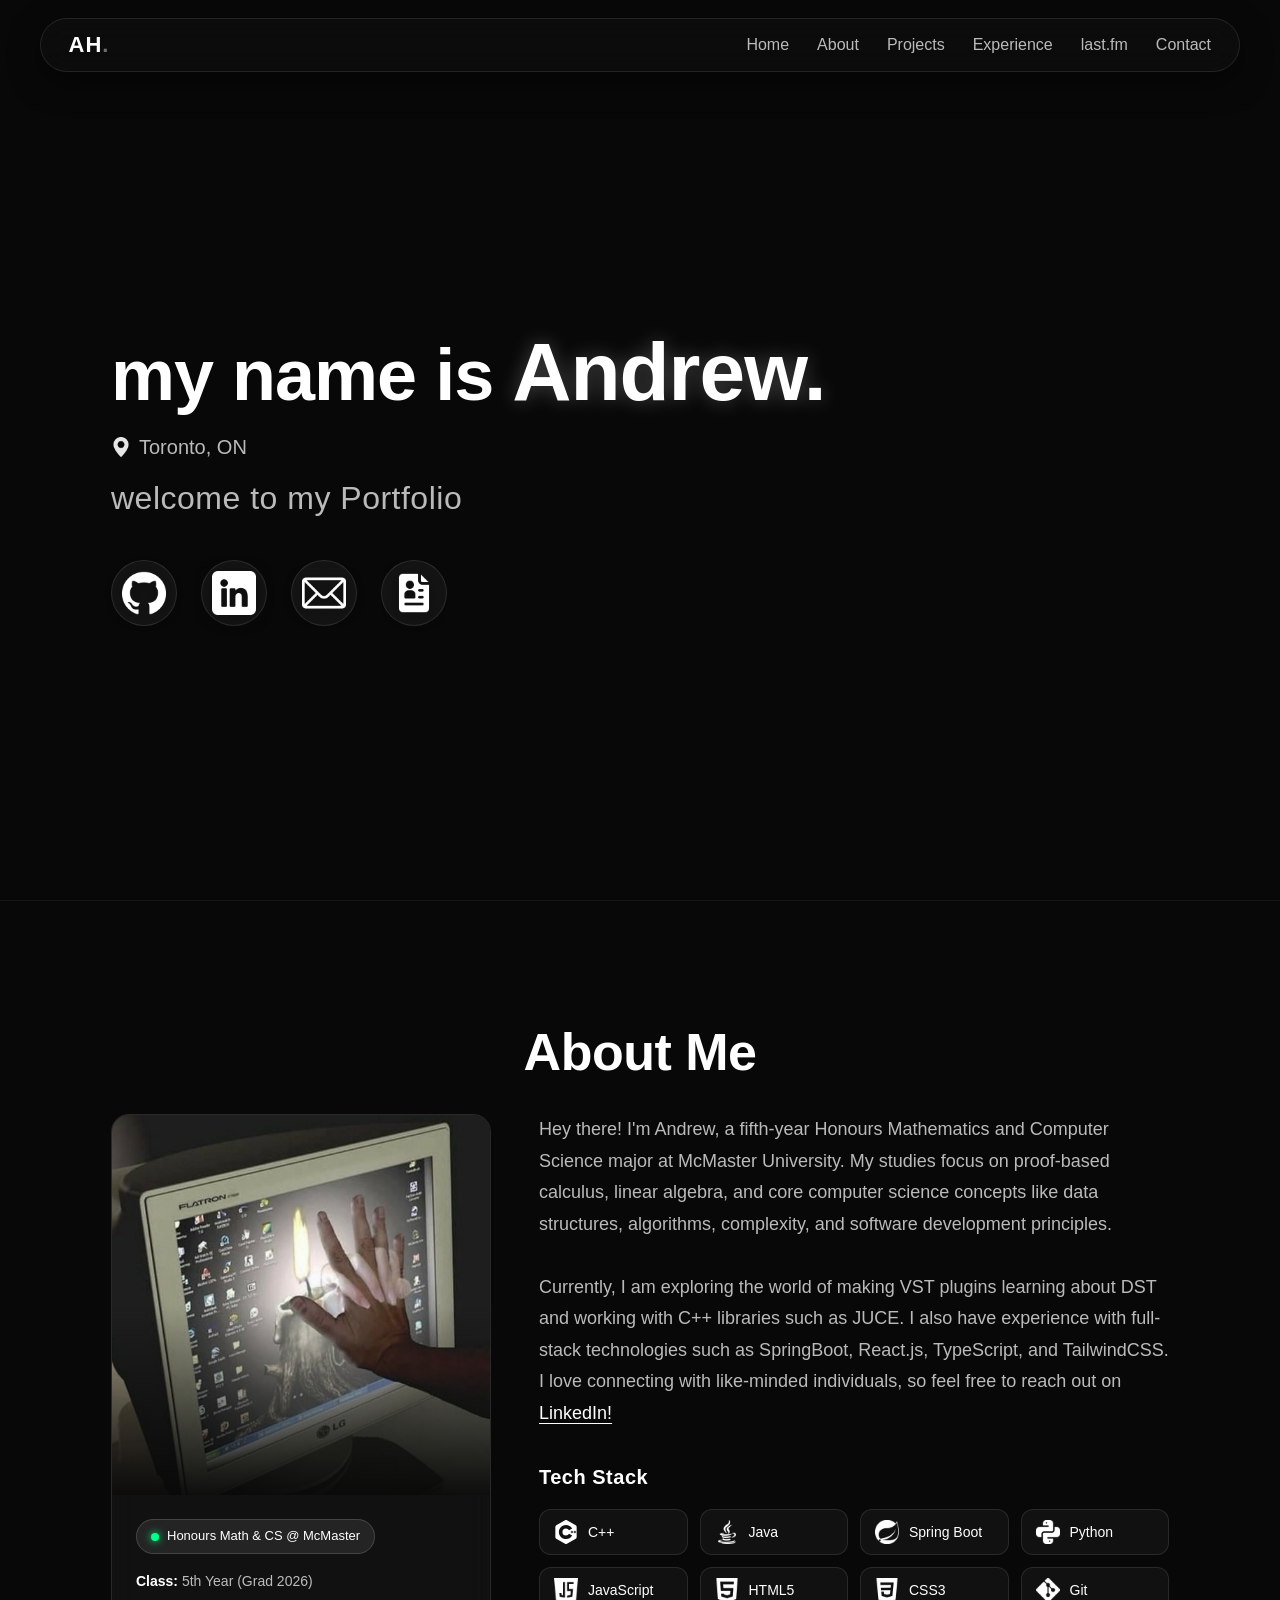
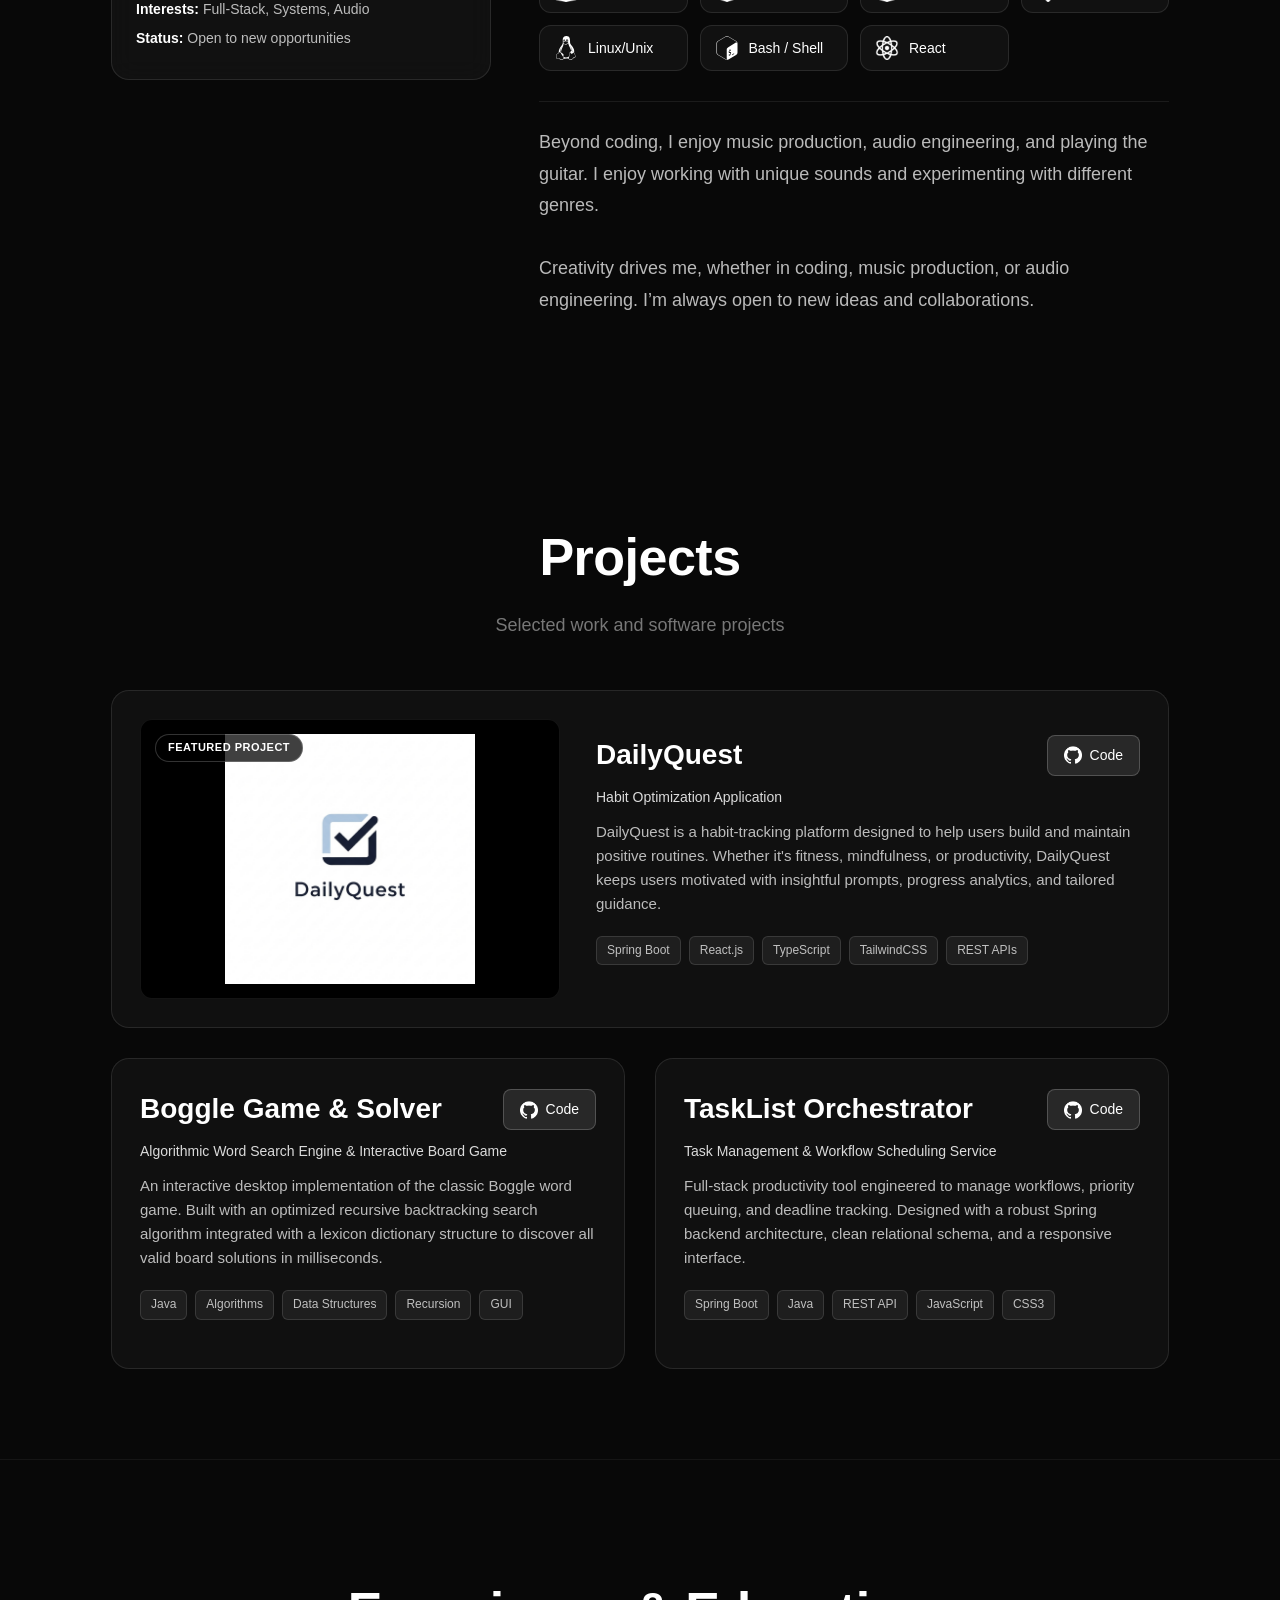
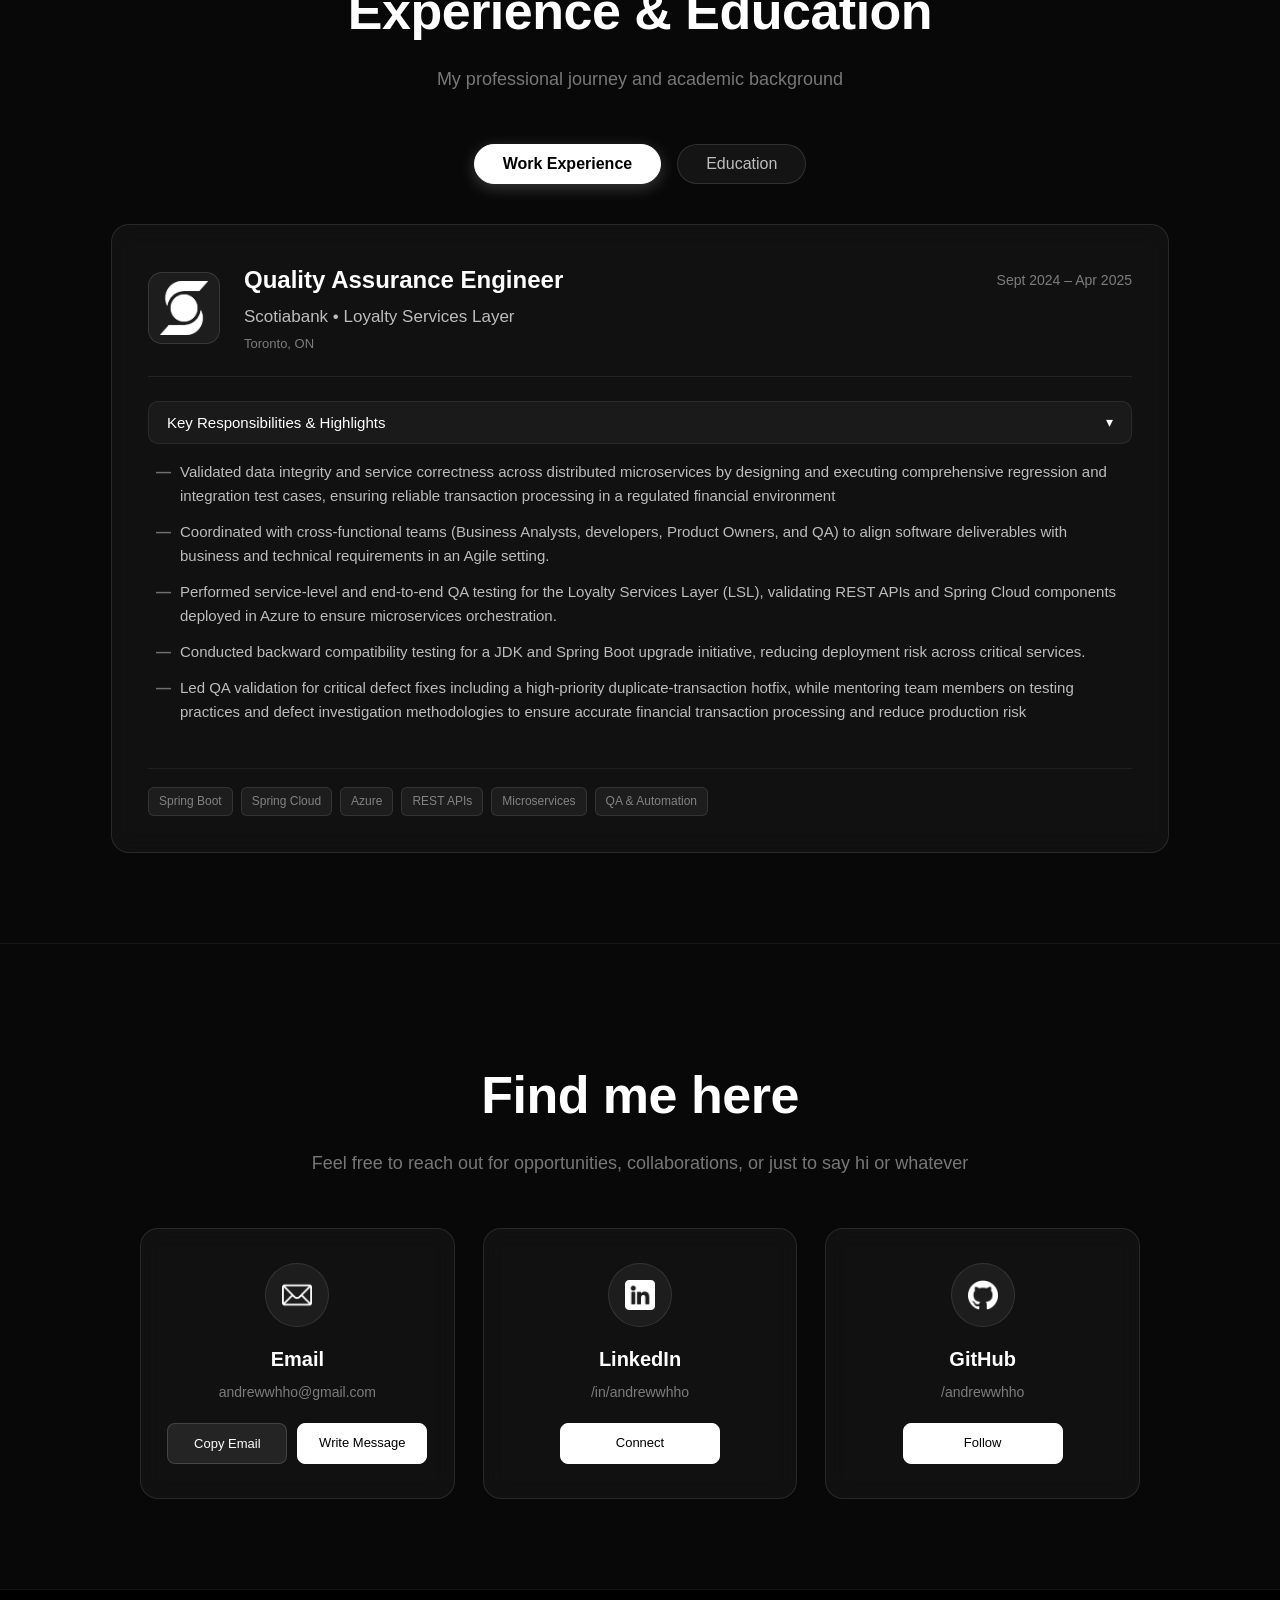
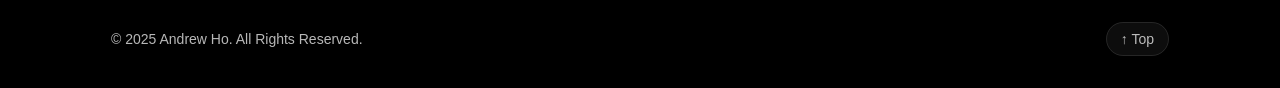
==== commit 156ed2c7: "changed font, proj desc" ====
--- a/index.html
+++ b/index.html
@@ -18,7 +18,7 @@
             <li><a href="#about">About</a></li>
             <li><a href="#projects">Projects</a></li>
             <li><a href="#experience">Experience</a></li>
-            <li><a href="music.html">Music</a></li>
+            <li><a href="music.html">last.fm</a></li>
             <li><a href="#contact">Contact</a></li>
           </ul>
           <div class="nav-toggle" id="navToggle" aria-label="Toggle navigation">
@@ -126,10 +126,12 @@
               </p>
               <br />
               <p>
-                Currently, I am exploring the world of homelabbing working with different linux distributions and virtualization technologies. I also have experience with full-stack technologies such as Spring
-                Boot, React.js, TypeScript, and TailwindCSS. I
-                love connecting with like-minded individuals, so feel free to
-                reach out on
+                Currently, I am exploring the world of making VST plugins
+                learning about DST and working with C++ libraries such as JUCE.
+                I also have experience with full-stack technologies such as
+                SpringBoot, React.js, TypeScript, and TailwindCSS. I love
+                connecting with like-minded individuals, so feel free to reach
+                out on
                 <a
                   href="https://www.linkedin.com/in/andrewwhho/"
                   target="_blank"
@@ -144,18 +146,18 @@
               <h3 class="stack-heading">Tech Stack</h3>
               <ul class="stack-grid">
                 <li class="stack-item">
-                  <img src="icons/stackIcons/atom.png" alt="React" /><span
-                    >React</span
+                  <img src="icons/stackIcons/cpp.svg" alt="C++" /><span
+                    >C++</span
+                  >
+                </li>
+                <li class="stack-item">
+                  <img src="icons/stackIcons/java.png" alt="Java" /><span
+                    >Java</span
                   >
                 </li>
                 <li class="stack-item">
                   <img src="icons/stackIcons/spring.png" alt="Spring" /><span
                     >Spring Boot</span
-                  >
-                </li>
-                <li class="stack-item">
-                  <img src="icons/stackIcons/java.png" alt="Java" /><span
-                    >Java</span
                   >
                 </li>
                 <li class="stack-item">
@@ -190,8 +192,14 @@
                   >
                 </li>
                 <li class="stack-item">
-                  <img src="icons/stackIcons/bash.svg" alt="Bash / Shell" /><span
-                    >Bash / Shell</span
+                  <img
+                    src="icons/stackIcons/bash.svg"
+                    alt="Bash / Shell"
+                  /><span>Bash / Shell</span>
+                </li>
+                <li class="stack-item">
+                  <img src="icons/stackIcons/atom.png" alt="React" /><span
+                    >React</span
                   >
                 </li>
               </ul>
@@ -199,7 +207,9 @@
 
             <div class="about-para about-hobbies">
               <p>
-                Beyond coding, I enjoy music production, audio engineering, and playing the guitar. I enjoy working with unique sounds and experimenting with different genres.
+                Beyond coding, I enjoy music production, audio engineering, and
+                playing the guitar. I enjoy working with unique sounds and
+                experimenting with different genres.
               </p>
               <br />
               <p>
@@ -245,17 +255,13 @@
                   </a>
                 </div>
               </div>
-              <p class="project-tagline">
-                AI-Powered Routine &amp; Habit Optimization Application
-              </p>
+              <p class="project-tagline">Habit Optimization Application</p>
               <p class="project-desc">
                 DailyQuest is a habit-tracking platform designed to help users
-                build and maintain positive routines. It features an AI-powered
-                suggestion model that analyzes user behavioral patterns and
-                provides personalized recommendations to optimize daily
-                routines. Whether it's fitness, mindfulness, or productivity,
-                DailyQuest keeps users motivated with insightful prompts,
-                progress analytics, and tailored guidance.
+                build and maintain positive routines. Whether it's fitness,
+                mindfulness, or productivity, DailyQuest keeps users motivated
+                with insightful prompts, progress analytics, and tailored
+                guidance.
               </p>
               <div class="project-tags">
                 <span>Spring Boot</span>
@@ -263,7 +269,6 @@
                 <span>TypeScript</span>
                 <span>TailwindCSS</span>
                 <span>REST APIs</span>
-                <span>AI Models</span>
               </div>
             </div>
           </div>
@@ -506,10 +511,10 @@
     <!-- ----------------------- contact ----------------------- -->
     <section id="contact">
       <div class="container">
-        <h1 class="section-title">Let's Connect</h1>
+        <h1 class="section-title">Find me here</h1>
         <p class="section-subtitle">
           Feel free to reach out for opportunities, collaborations, or just to
-          say hi
+          say hi or whatever
         </p>
 
         <div class="contact-wrapper">
--- a/style.css
+++ b/style.css
@@ -21,7 +21,7 @@
 * {
     margin: 0;
     padding: 0;
-    font-family: 'HelveticaNeue', -apple-system, BlinkMacSystemFont, 'Segoe UI', Roboto, Helvetica, Arial, sans-serif;
+    font-family: 'Segoe UI', -apple-system, BlinkMacSystemFont, 'Segoe UI', Roboto, Helvetica, Arial, sans-serif;
     box-sizing: border-box;
 }
 
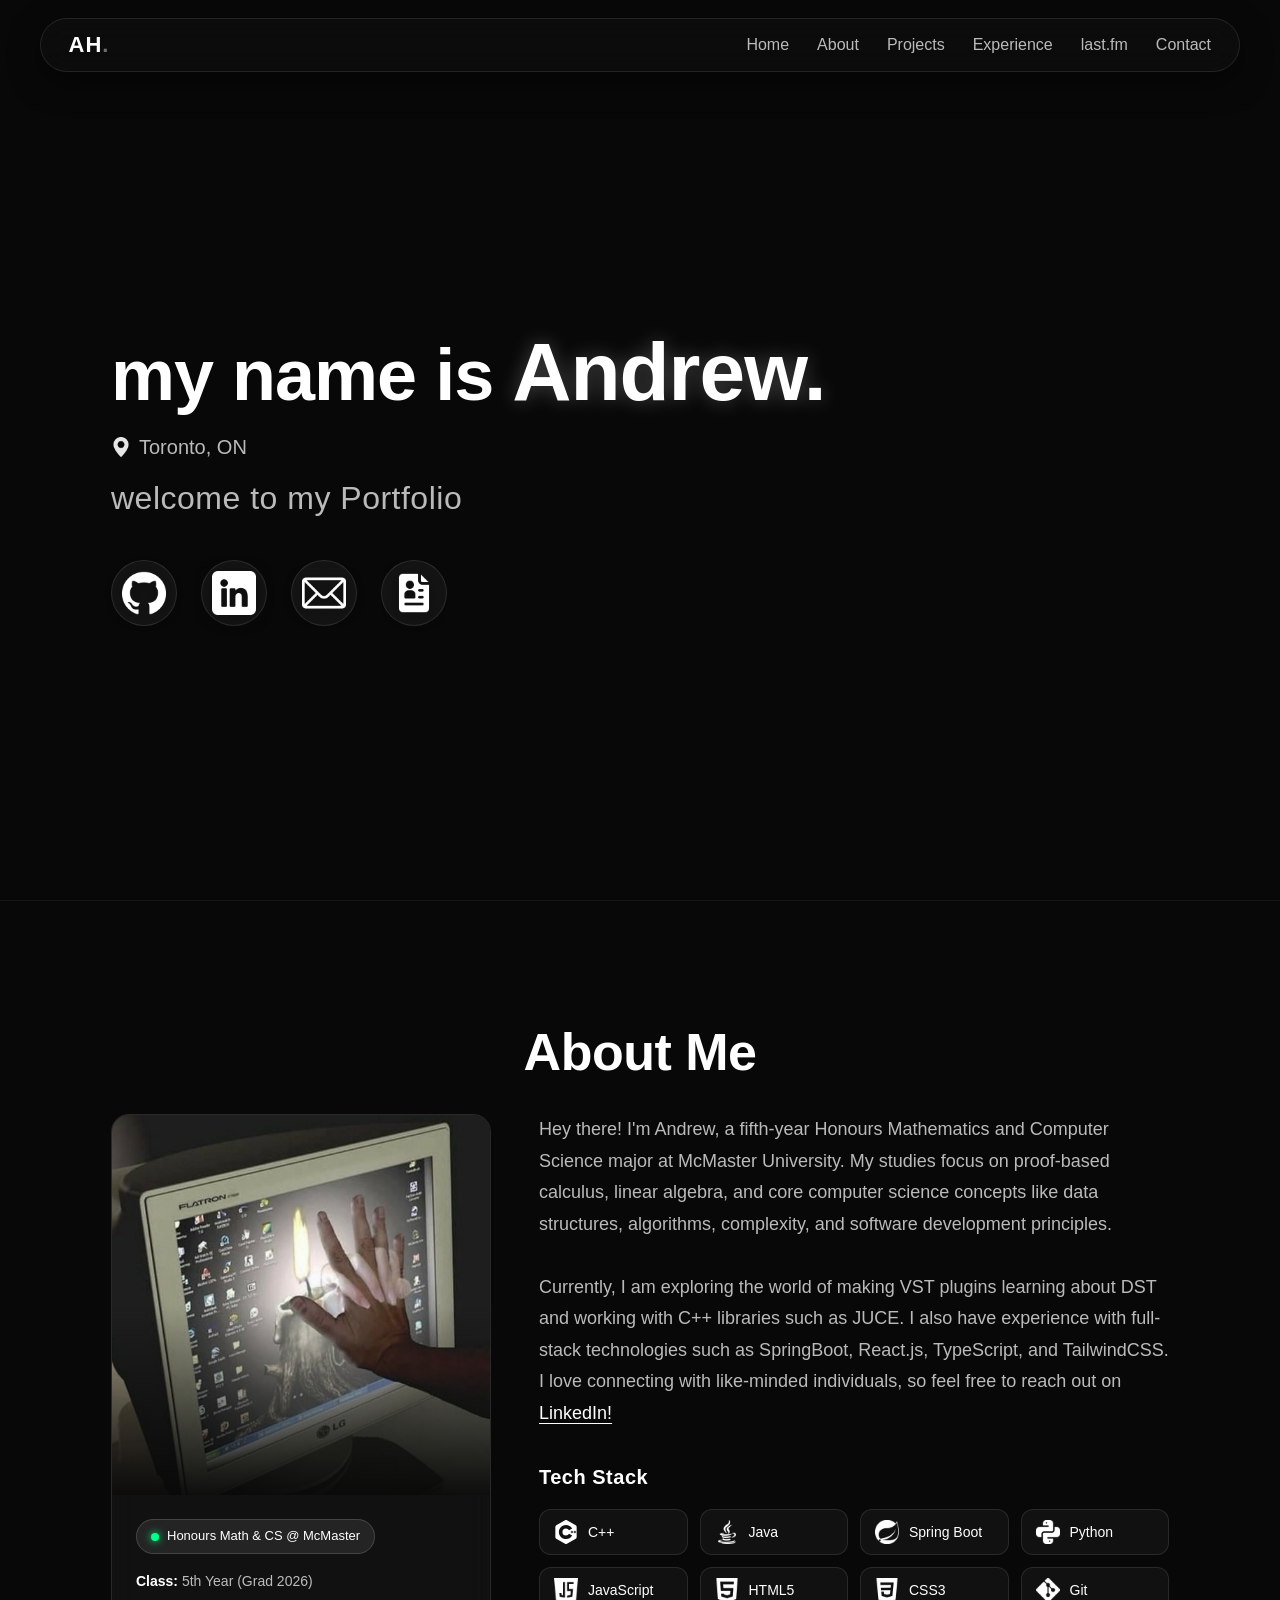
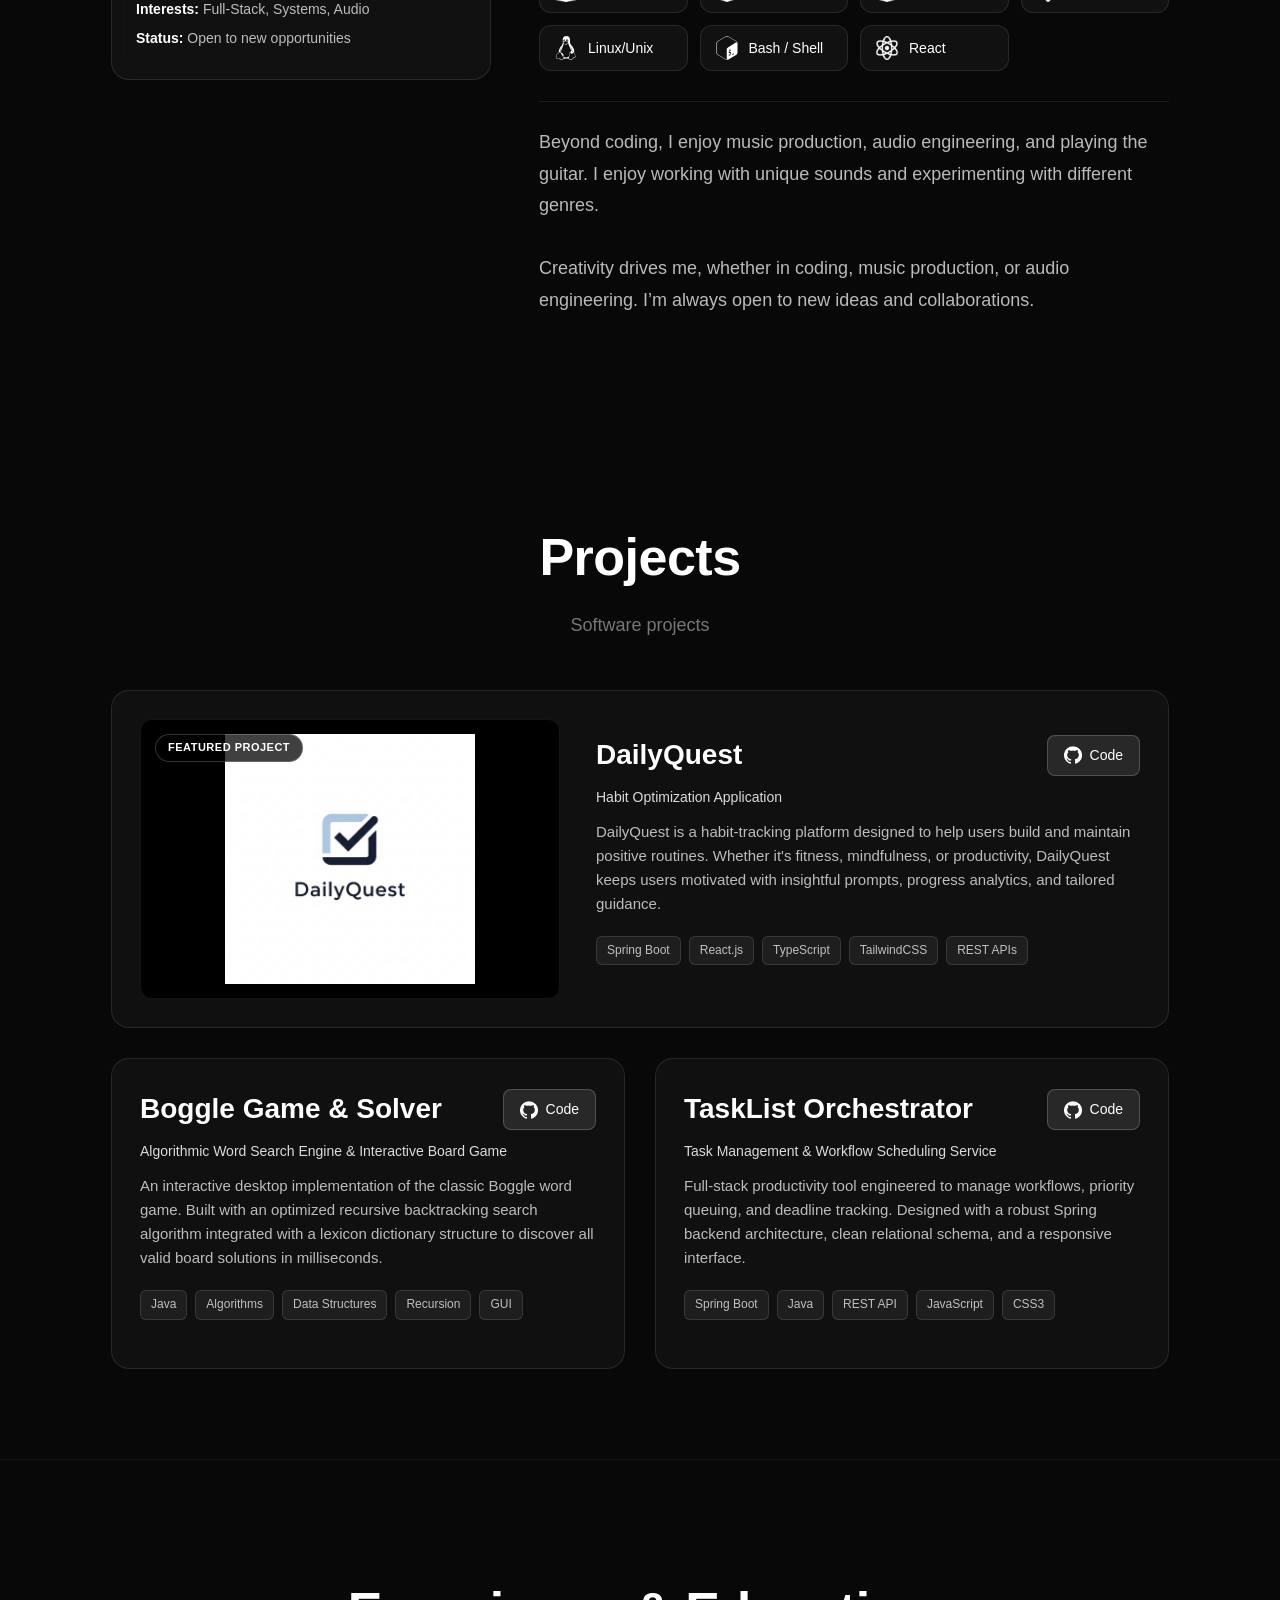
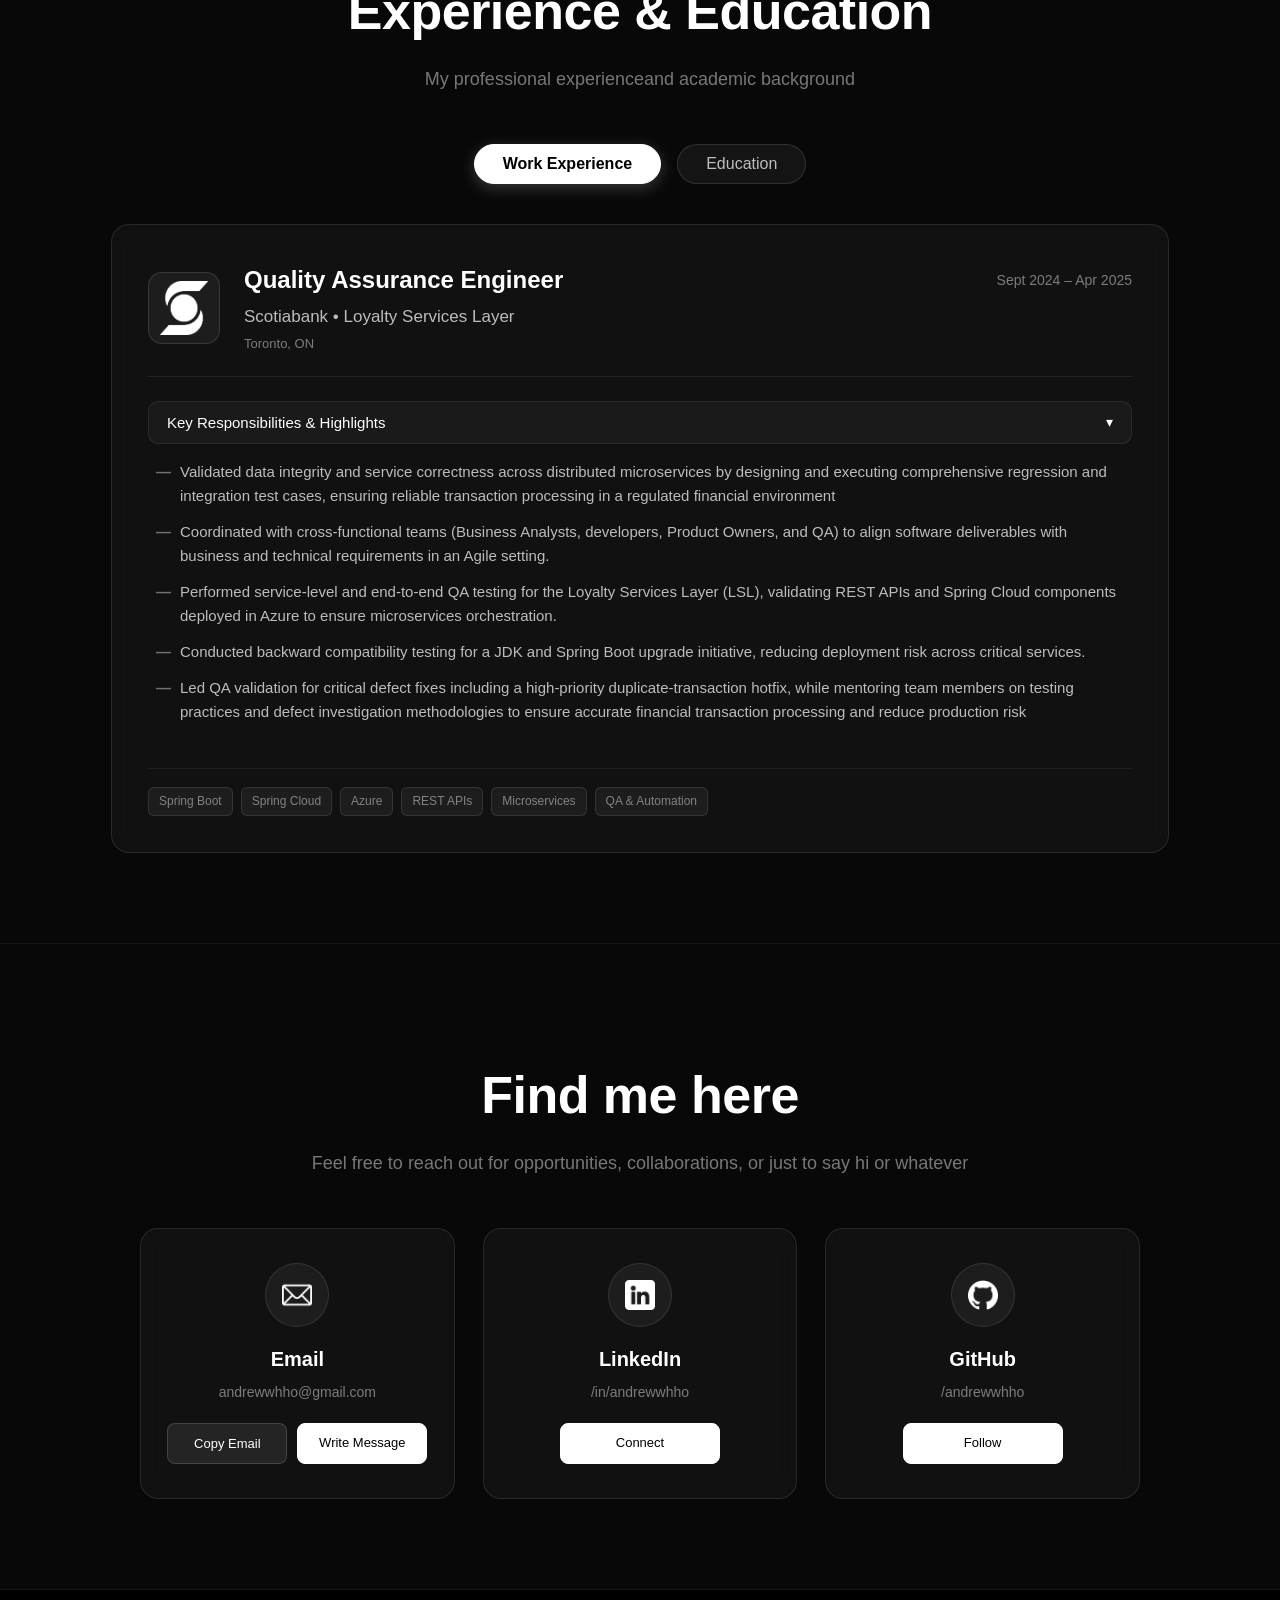
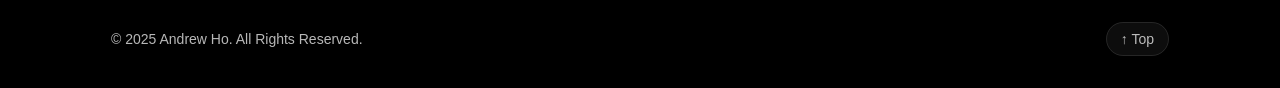
==== commit dcd42dbf: "changed header desc" ====
--- a/index.html
+++ b/index.html
@@ -227,7 +227,7 @@
     <section id="projects">
       <div class="container">
         <h1 class="section-title">Projects</h1>
-        <p class="section-subtitle">Selected work and software projects</p>
+        <p class="section-subtitle">Software projects</p>
 
         <div class="project-grid">
           <!-- Featured Project: DailyQuest -->
@@ -353,7 +353,7 @@
       <div class="container">
         <h1 class="section-title">Experience &amp; Education</h1>
         <p class="section-subtitle">
-          My professional journey and academic background
+          My professional experienceand academic background
         </p>
 
         <!-- Tab Controls -->
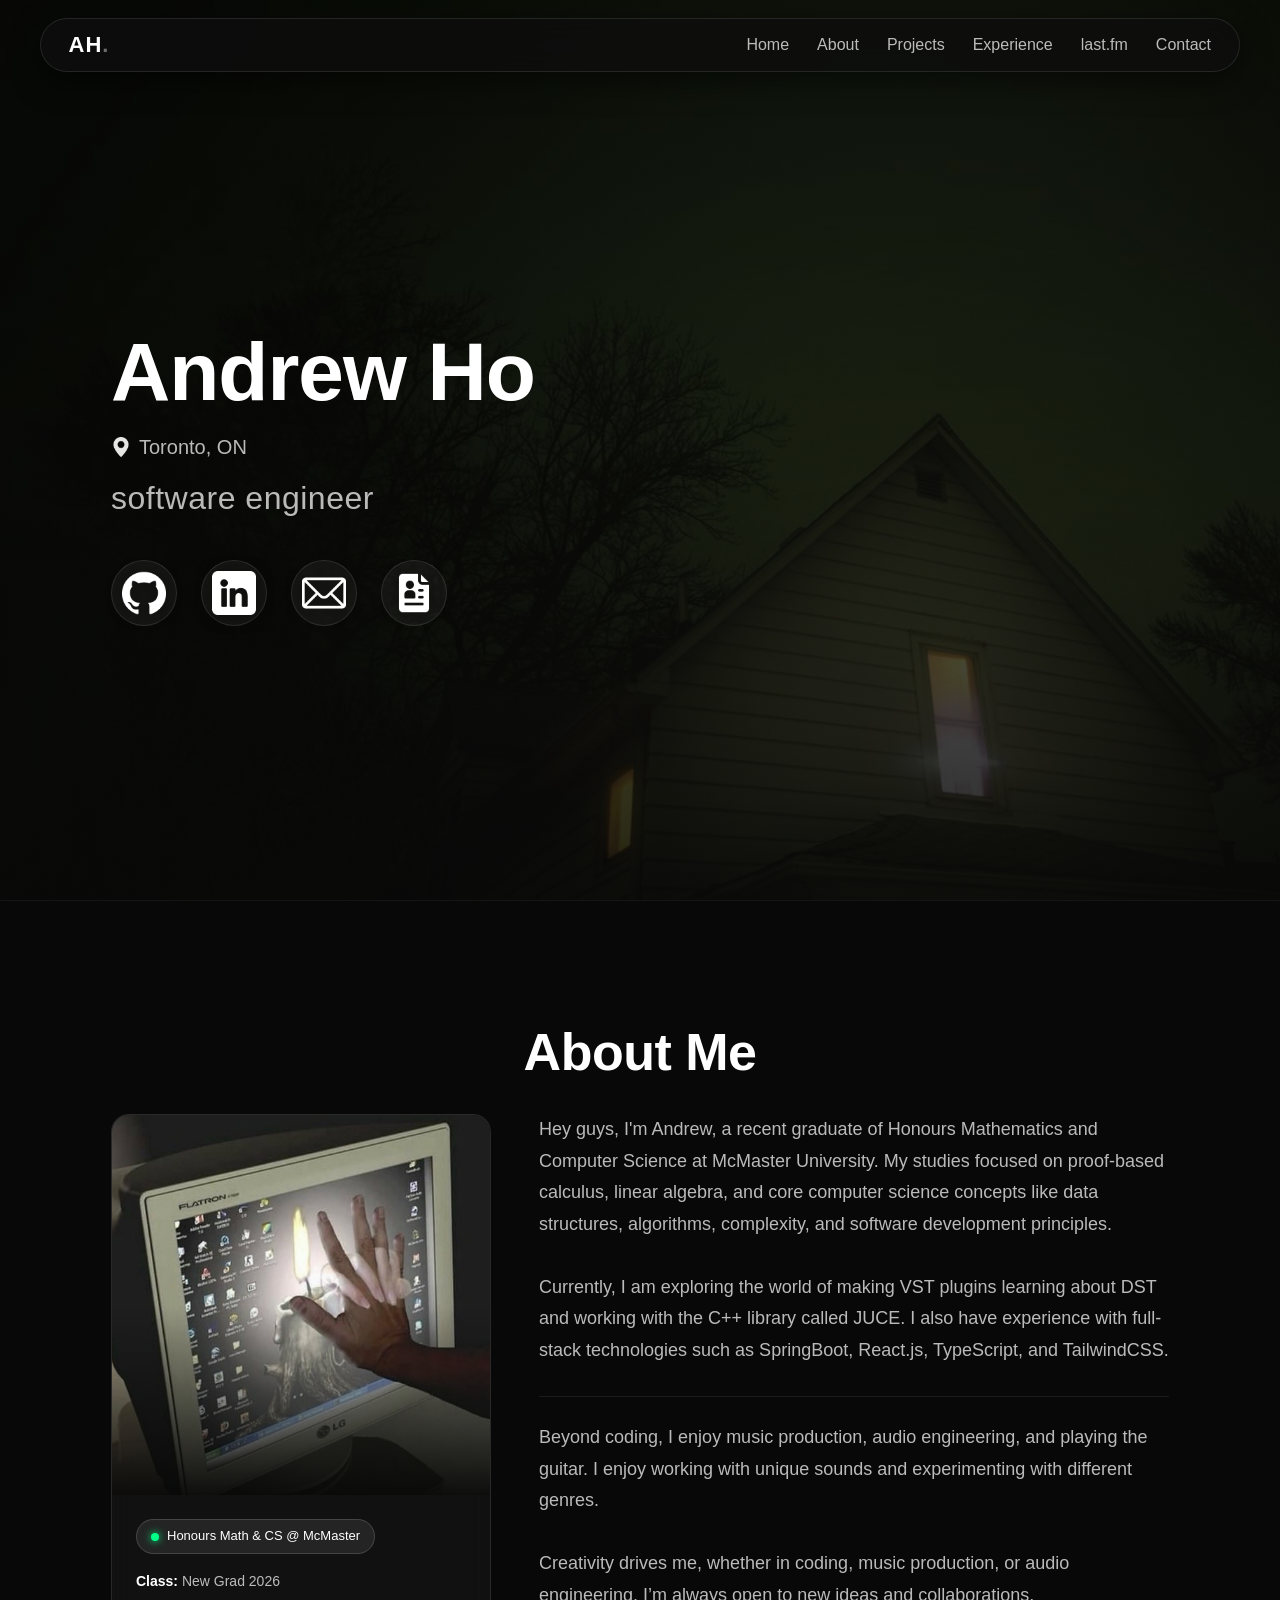
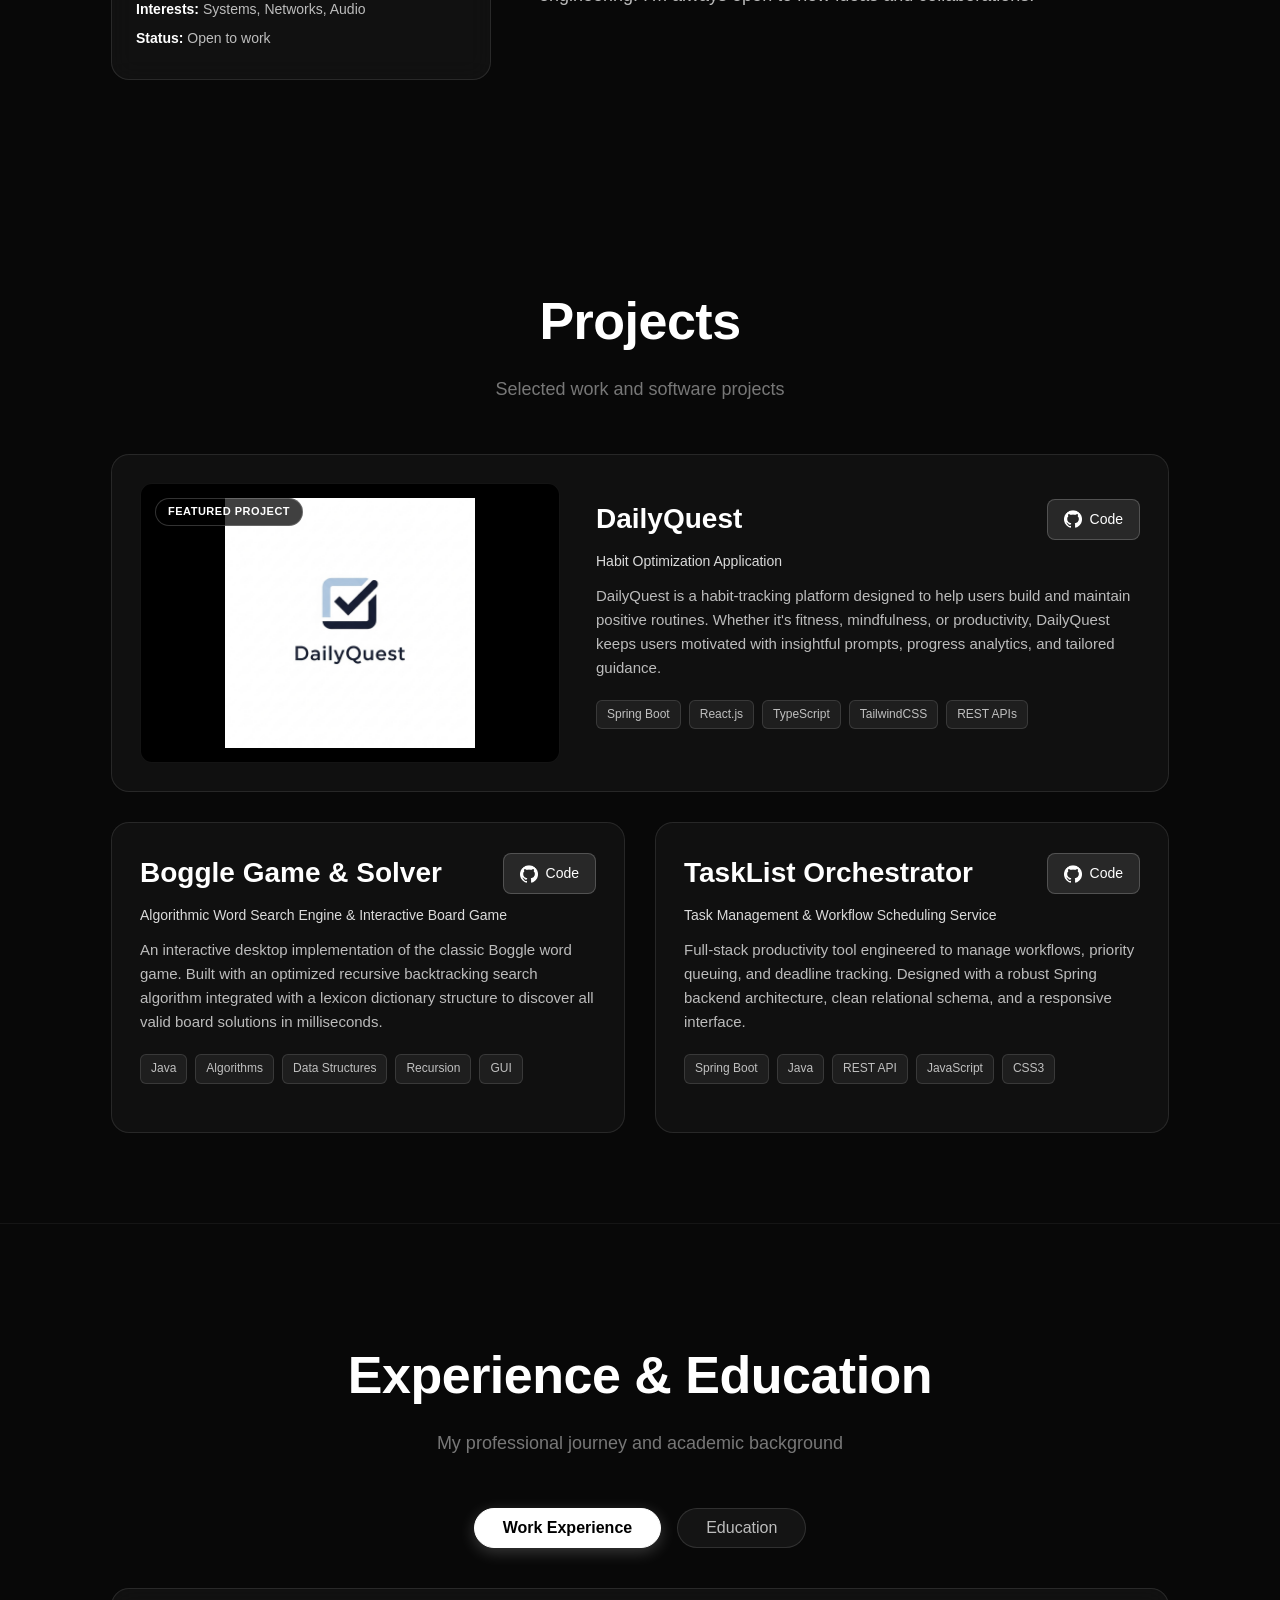
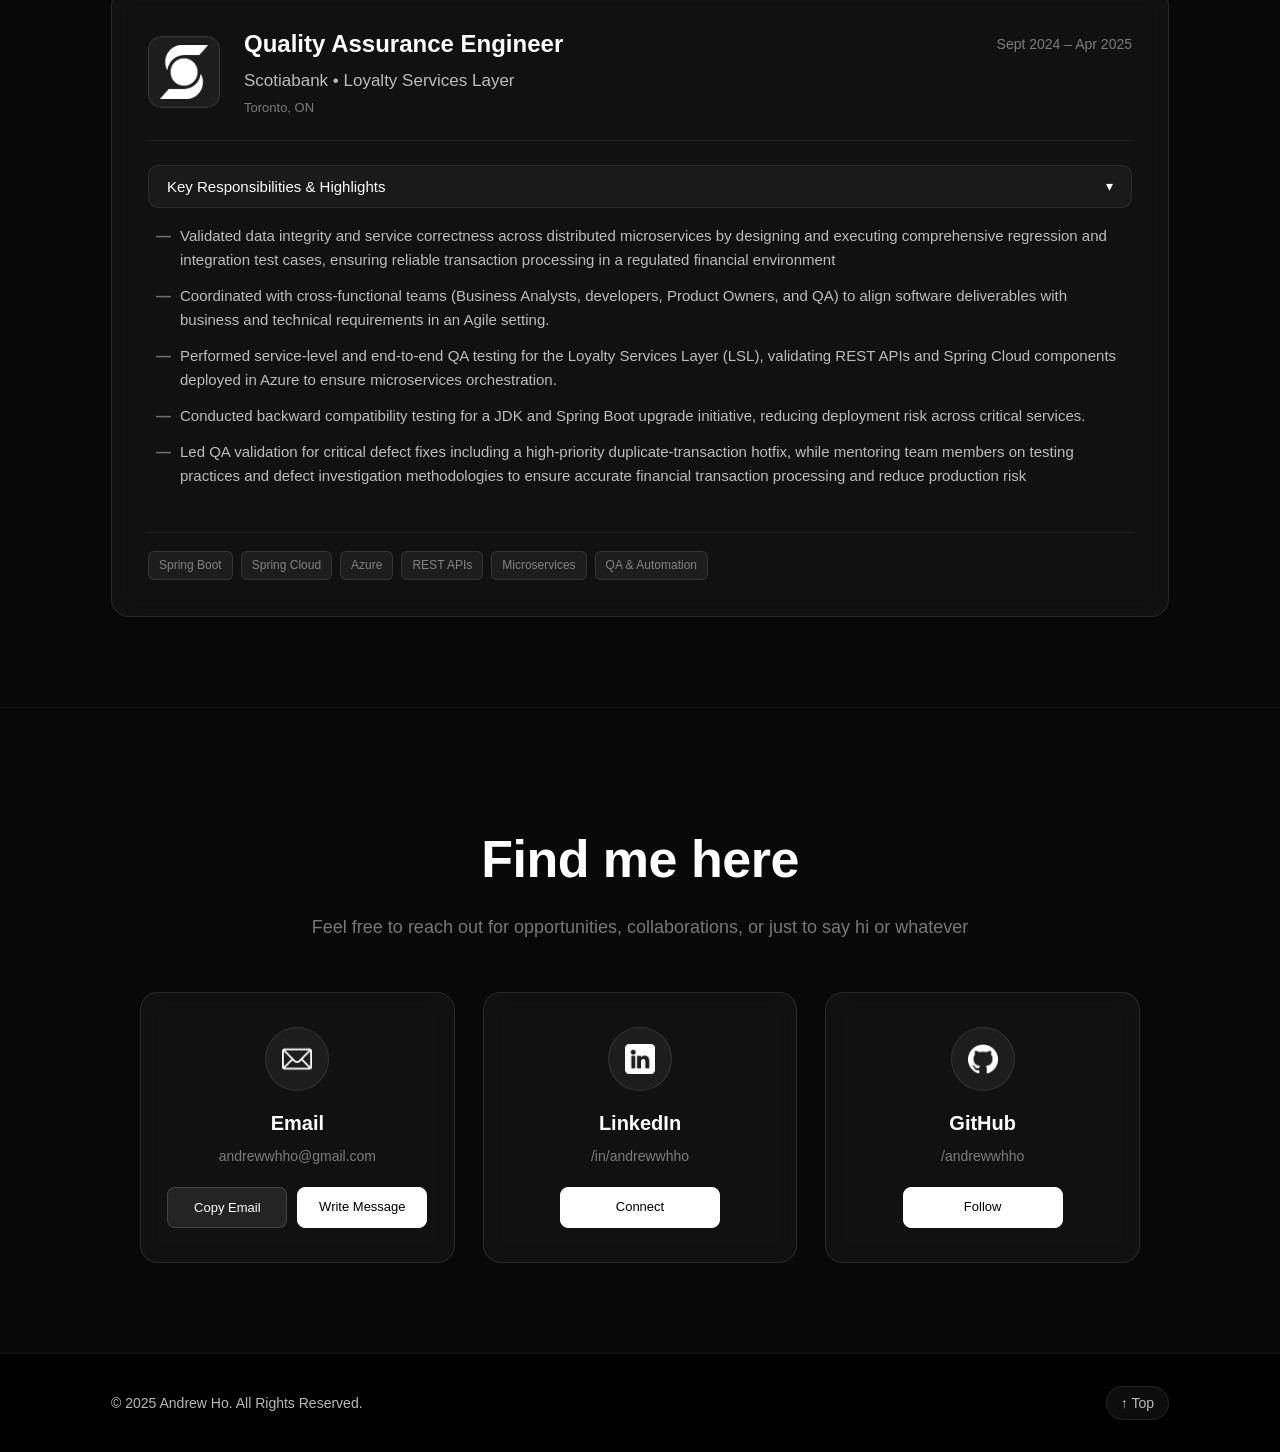
==== commit f4724e0b: "changed bg" ====
--- a/index.html
+++ b/index.html
@@ -30,13 +30,13 @@
 
         <div class="header-content">
           <div class="header-text">
-            <p>my name is <span>Andrew.</span></p>
+            <p><span>Andrew Ho</span></p>
           </div>
           <div class="location">
             <img src="icons/pin.png" alt="Location" />Toronto, ON
           </div>
           <div class="header-text2">
-            <p>welcome to my Portfolio</p>
+            <p>software engineer</p>
           </div>
 
           <div class="icons">
@@ -106,9 +106,9 @@
                   <span>Honours Math &amp; CS @ McMaster</span>
                 </div>
                 <div class="info-details">
-                  <p><strong>Class:</strong> 5th Year (Grad 2026)</p>
-                  <p><strong>Interests:</strong> Full-Stack, Systems, Audio</p>
-                  <p><strong>Status:</strong> Open to new opportunities</p>
+                  <p><strong>Class:</strong> New Grad 2026</p>
+                  <p><strong>Interests:</strong> Systems, Networks, Audio</p>
+                  <p><strong>Status:</strong> Open to work</p>
                 </div>
               </div>
             </div>
@@ -118,8 +118,8 @@
           <div class="about-col-right">
             <div class="about-para">
               <p>
-                Hey there! I'm Andrew, a fifth-year Honours Mathematics and
-                Computer Science major at McMaster University. My studies focus
+                Hey guys, I'm Andrew, a recent graduate of Honours Mathematics and
+                Computer Science at McMaster University. My studies focused
                 on proof-based calculus, linear algebra, and core computer
                 science concepts like data structures, algorithms, complexity,
                 and software development principles.
@@ -127,23 +127,15 @@
               <br />
               <p>
                 Currently, I am exploring the world of making VST plugins
-                learning about DST and working with C++ libraries such as JUCE.
+                learning about DST and working with the C++ library called JUCE.
                 I also have experience with full-stack technologies such as
-                SpringBoot, React.js, TypeScript, and TailwindCSS. I love
-                connecting with like-minded individuals, so feel free to reach
-                out on
-                <a
-                  href="https://www.linkedin.com/in/andrewwhho/"
-                  target="_blank"
-                  rel="noopener noreferrer"
-                  >LinkedIn!</a
-                >
+                SpringBoot, React.js, TypeScript, and TailwindCSS.
               </p>
             </div>
 
             <!-- Tech Stack Showcase -->
-            <div class="tech-stack-container">
-              <h3 class="stack-heading">Tech Stack</h3>
+            <!-- <div class="tech-stack-container">
+              <h3 class="stack-heading">Technologies I've worked with </h3>
               <ul class="stack-grid">
                 <li class="stack-item">
                   <img src="icons/stackIcons/cpp.svg" alt="C++" /><span
@@ -203,7 +195,7 @@
                   >
                 </li>
               </ul>
-            </div>
+            </div> -->
 
             <div class="about-para about-hobbies">
               <p>
@@ -227,7 +219,7 @@
     <section id="projects">
       <div class="container">
         <h1 class="section-title">Projects</h1>
-        <p class="section-subtitle">Software projects</p>
+        <p class="section-subtitle">Selected work and software projects</p>
 
         <div class="project-grid">
           <!-- Featured Project: DailyQuest -->
@@ -353,7 +345,7 @@
       <div class="container">
         <h1 class="section-title">Experience &amp; Education</h1>
         <p class="section-subtitle">
-          My professional experienceand academic background
+          My professional journey and academic background
         </p>
 
         <!-- Tab Controls -->
--- a/style.css
+++ b/style.css
@@ -21,7 +21,7 @@
 * {
     margin: 0;
     padding: 0;
-    font-family: 'Segoe UI', -apple-system, BlinkMacSystemFont, 'Segoe UI', Roboto, Helvetica, Arial, sans-serif;
+    font-family: 'Comic Sans MS', -apple-system, BlinkMacSystemFont, 'Segoe UI', Roboto, Helvetica, Arial, sans-serif;
     box-sizing: border-box;
 }
 
@@ -166,7 +166,7 @@
 #header {
     width: 100%;
     min-height: 100vh;
-    background-image: url(images/bg4.gif);
+    background-image: url(images/American\ football\ house.jpg);
     background-size: cover;
     background-attachment: fixed;
     background-position: center;
@@ -204,7 +204,7 @@
 .header-text span {
     font-size: 82px;
     color: #ffffff;
-    text-shadow: 0 0 20px rgba(255, 255, 255, 0.25);
+    text-shadow: 0 0 0px rgba(255, 255, 255, 0.25);
 }
 
 .location {
@@ -469,7 +469,7 @@
 
 /* ----------------------- Projects Section ----------------------- */
 #projects {
-    background-image: url(images/bg4.gif);
+    background-image: url(images/American\ football\ house.jpg);
     background-size: cover;
     background-attachment: fixed;
     background-position: center;
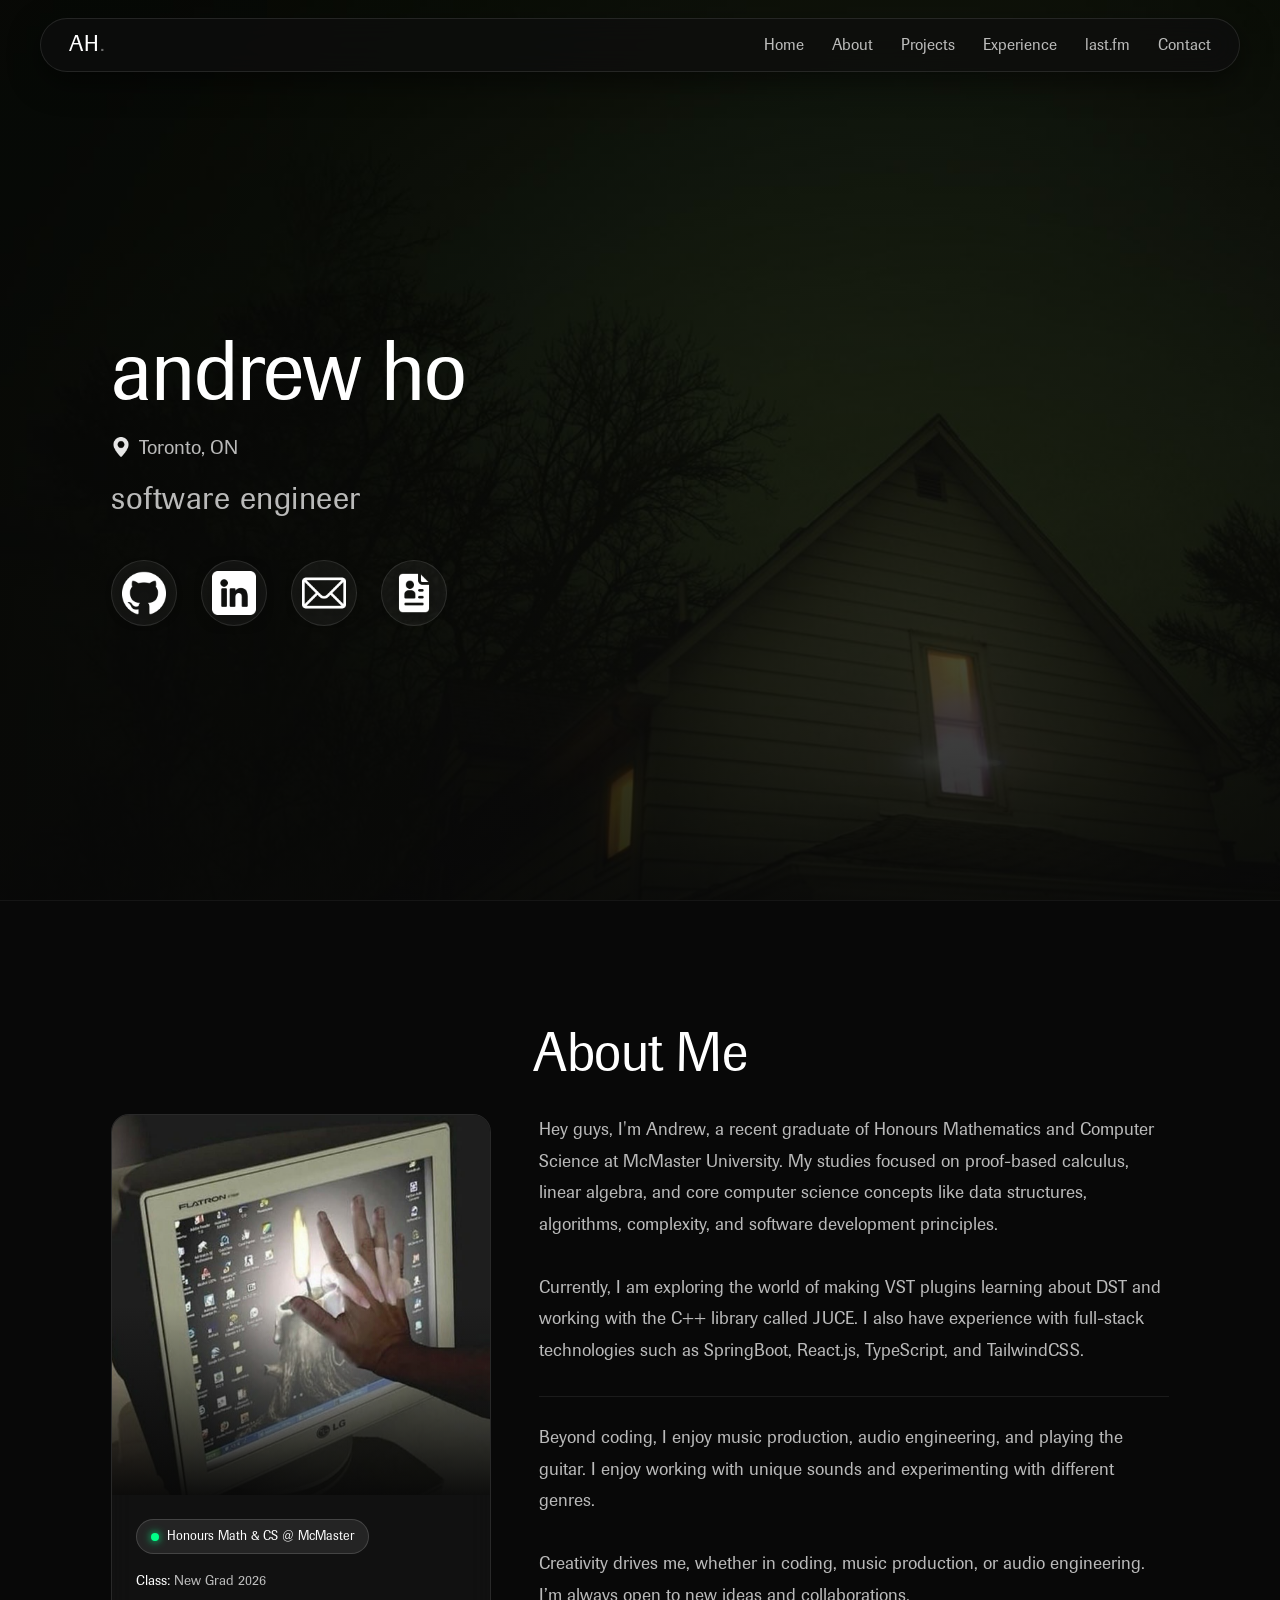
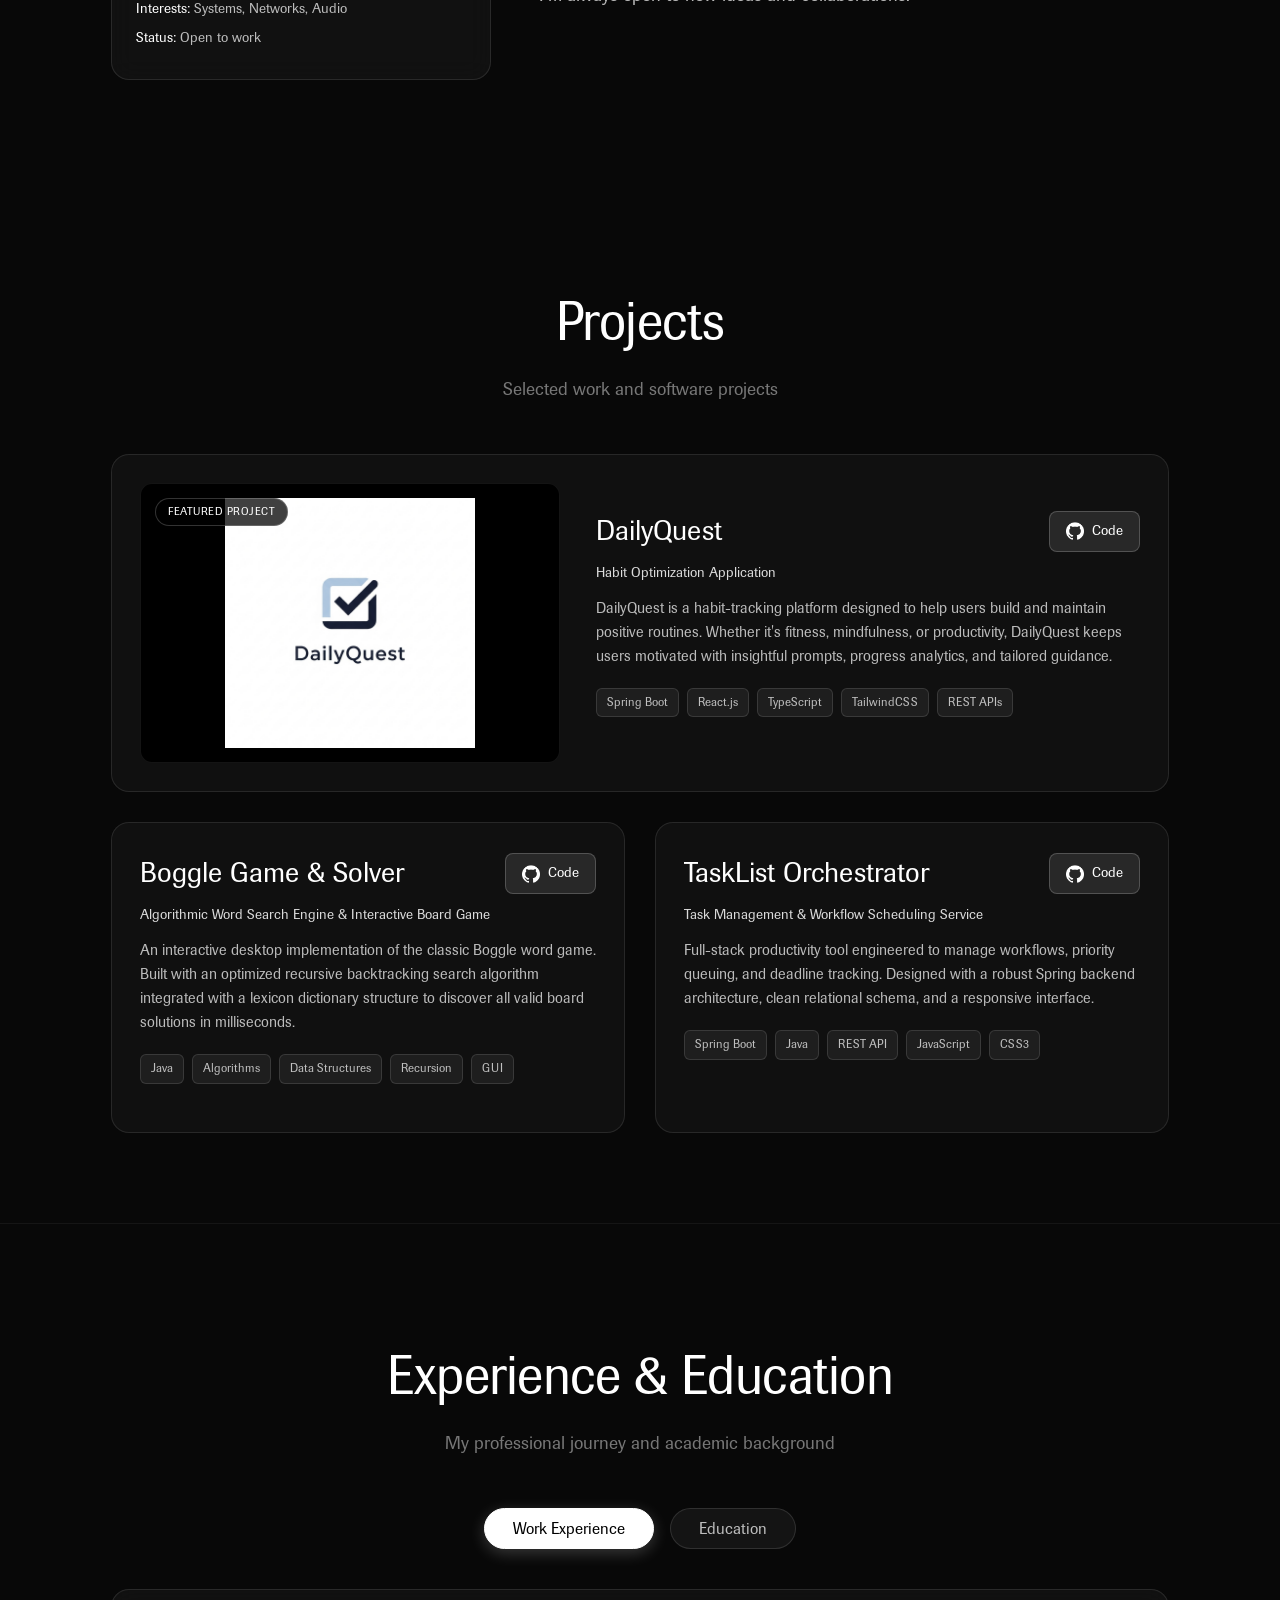
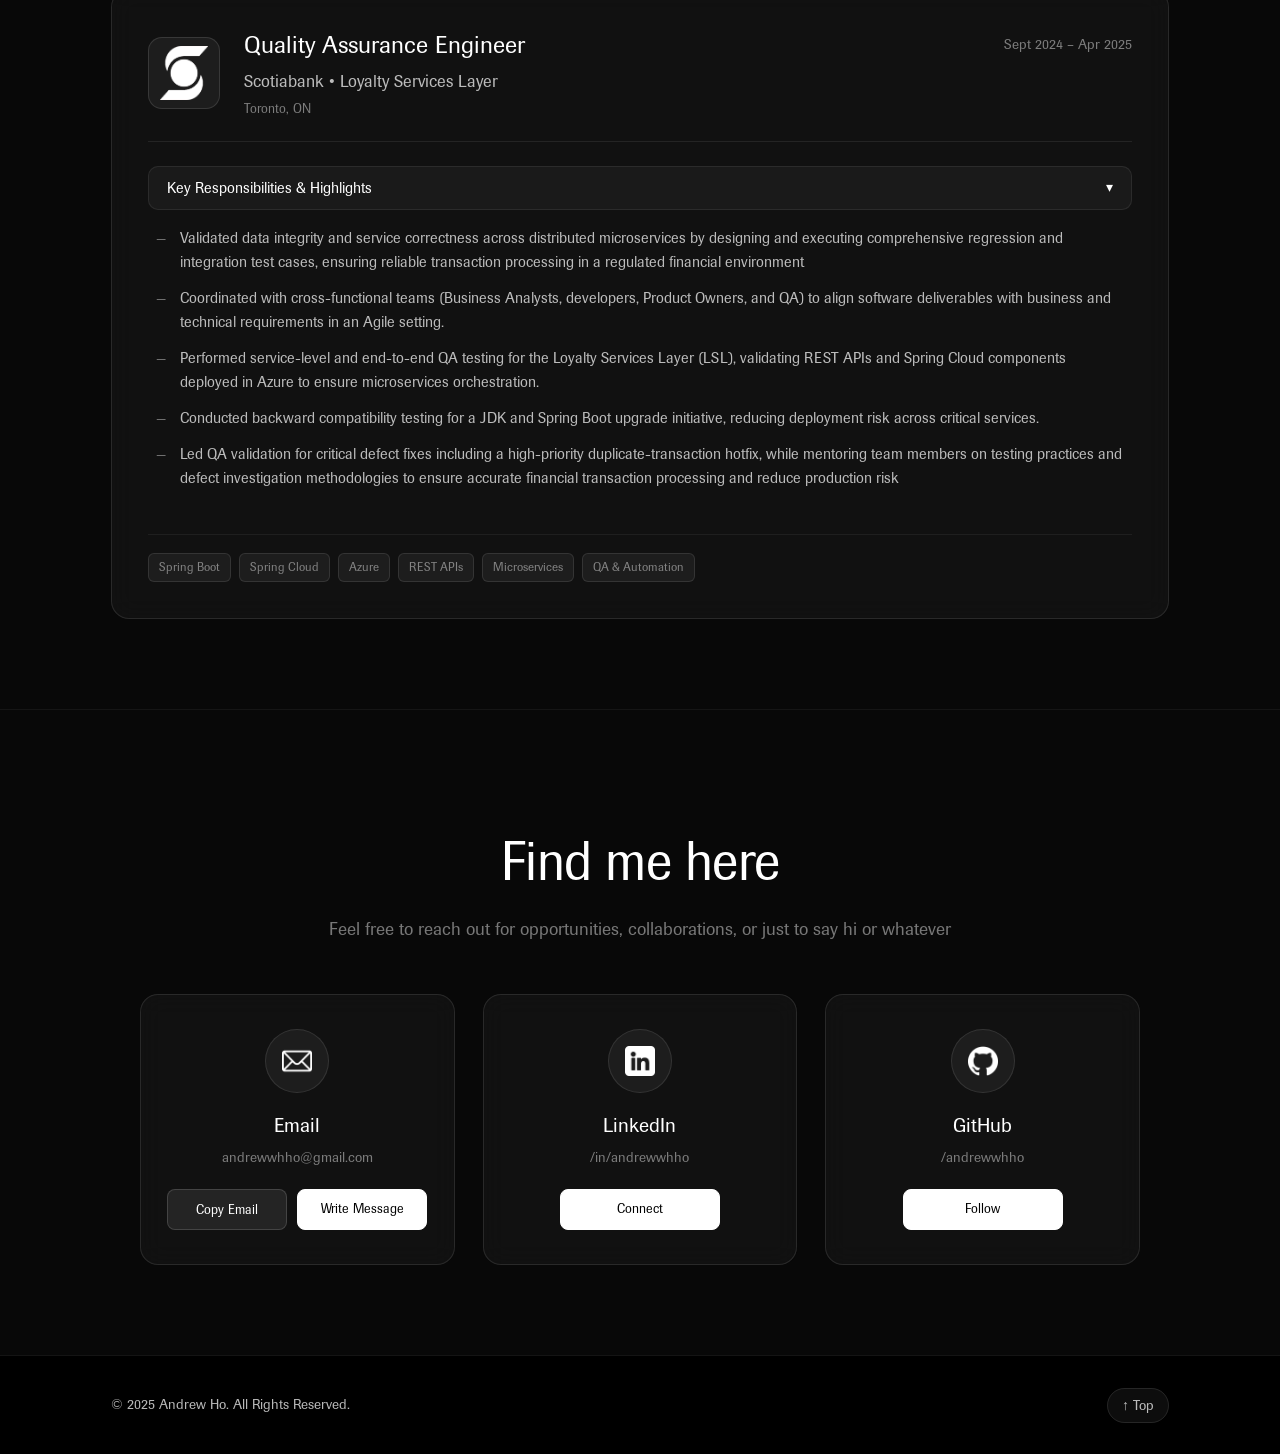
==== commit b853a051: "font change" ====
--- a/index.html
+++ b/index.html
@@ -30,7 +30,7 @@
 
         <div class="header-content">
           <div class="header-text">
-            <p><span>Andrew Ho</span></p>
+            <p><span>andrew ho</span></p>
           </div>
           <div class="location">
             <img src="icons/pin.png" alt="Location" />Toronto, ON
--- a/style.css
+++ b/style.css
@@ -2,6 +2,51 @@
    ANDREW HO - PORTFOLIO STYLESHEET
    Aesthetic Theme: Dark, Sleek, Cyber/Frosted Glass Minimalist
    ------------------------------------------------------------- */
+
+@font-face {
+    font-family: 'Berthold Imago';
+    src: url('fonts/Berthold%20Imago%20Book%20Regular.woff') format('woff'),
+         url('fonts/Berthold Imago Book Regular.woff') format('woff');
+    font-weight: 100 900;
+    font-style: normal;
+    font-display: swap;
+}
+
+@font-face {
+    font-family: 'Berthold Imago Book';
+    src: url('fonts/Berthold%20Imago%20Book%20Regular.woff') format('woff'),
+         url('fonts/Berthold Imago Book Regular.woff') format('woff');
+    font-weight: 100 900;
+    font-style: normal;
+    font-display: swap;
+}
+
+@font-face {
+    font-family: 'Berthold Imago Book Regular';
+    src: url('fonts/Berthold%20Imago%20Book%20Regular.woff') format('woff'),
+         url('fonts/Berthold Imago Book Regular.woff') format('woff');
+    font-weight: 100 900;
+    font-style: normal;
+    font-display: swap;
+}
+
+@font-face {
+    font-family: 'Imago Book';
+    src: url('fonts/Berthold%20Imago%20Book%20Regular.woff') format('woff'),
+         url('fonts/Berthold Imago Book Regular.woff') format('woff');
+    font-weight: 100 900;
+    font-style: normal;
+    font-display: swap;
+}
+
+@font-face {
+    font-family: 'Imago';
+    src: url('fonts/Berthold%20Imago%20Book%20Regular.woff') format('woff'),
+         url('fonts/Berthold Imago Book Regular.woff') format('woff');
+    font-weight: 100 900;
+    font-style: normal;
+    font-display: swap;
+}
 
 :root {
     --bg-primary: #080808;
@@ -18,11 +63,27 @@
     --transition-smooth: all 0.3s cubic-bezier(0.25, 0.8, 0.25, 1);
 }
 
-* {
+*,
+*::before,
+*::after {
     margin: 0;
     padding: 0;
-    font-family: 'Comic Sans MS', -apple-system, BlinkMacSystemFont, 'Segoe UI', Roboto, Helvetica, Arial, sans-serif;
+    font-family: 'Berthold Imago', 'Berthold Imago Book', 'Berthold Imago Book Regular', 'Imago Book', 'Imago', -apple-system, BlinkMacSystemFont, 'Segoe UI', Roboto, Helvetica, Arial, sans-serif;
     box-sizing: border-box;
+}
+
+html, body {
+    -webkit-font-smoothing: antialiased;
+    -moz-osx-font-smoothing: grayscale;
+    text-rendering: optimizeLegibility;
+}
+
+body,
+button,
+input,
+select,
+textarea {
+    font-family: 'Berthold Imago', 'Berthold Imago Book', 'Berthold Imago Book Regular', 'Imago Book', 'Imago', -apple-system, BlinkMacSystemFont, 'Segoe UI', Roboto, Helvetica, Arial, sans-serif;
 }
 
 html {
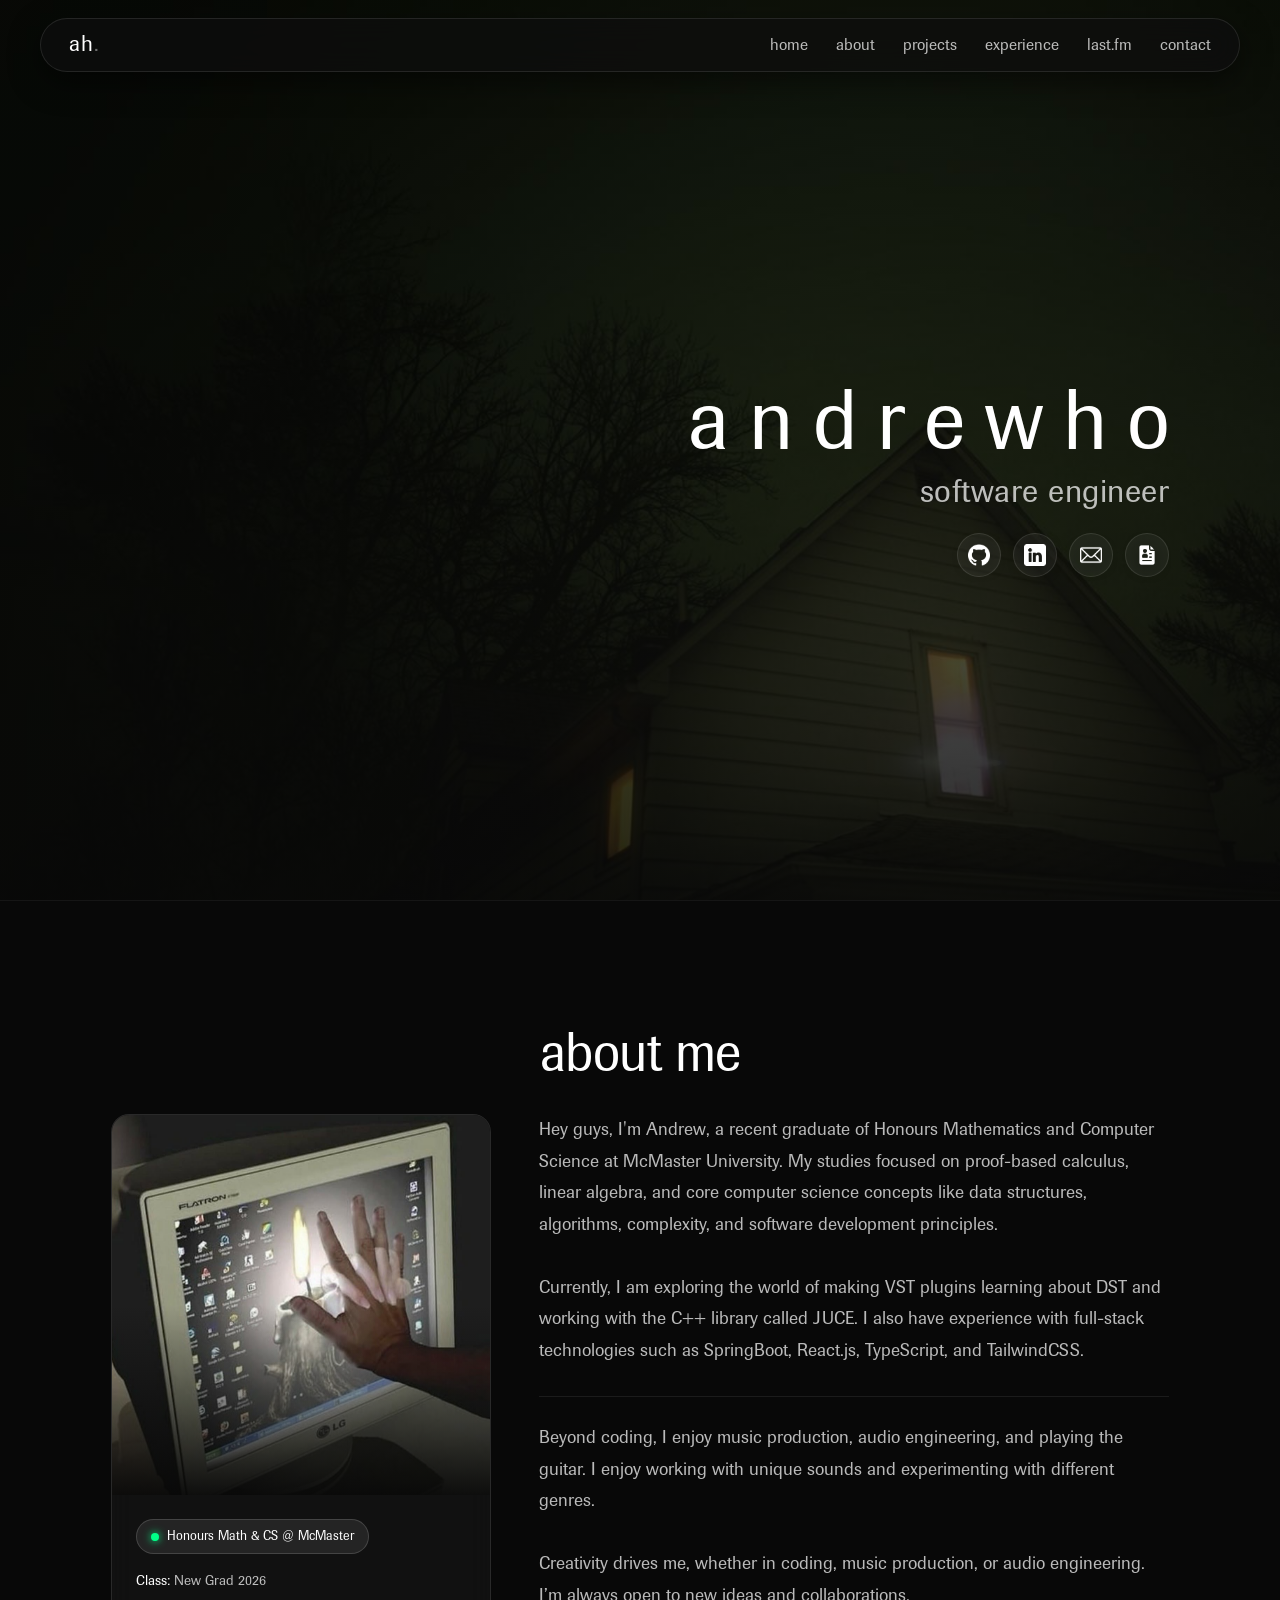
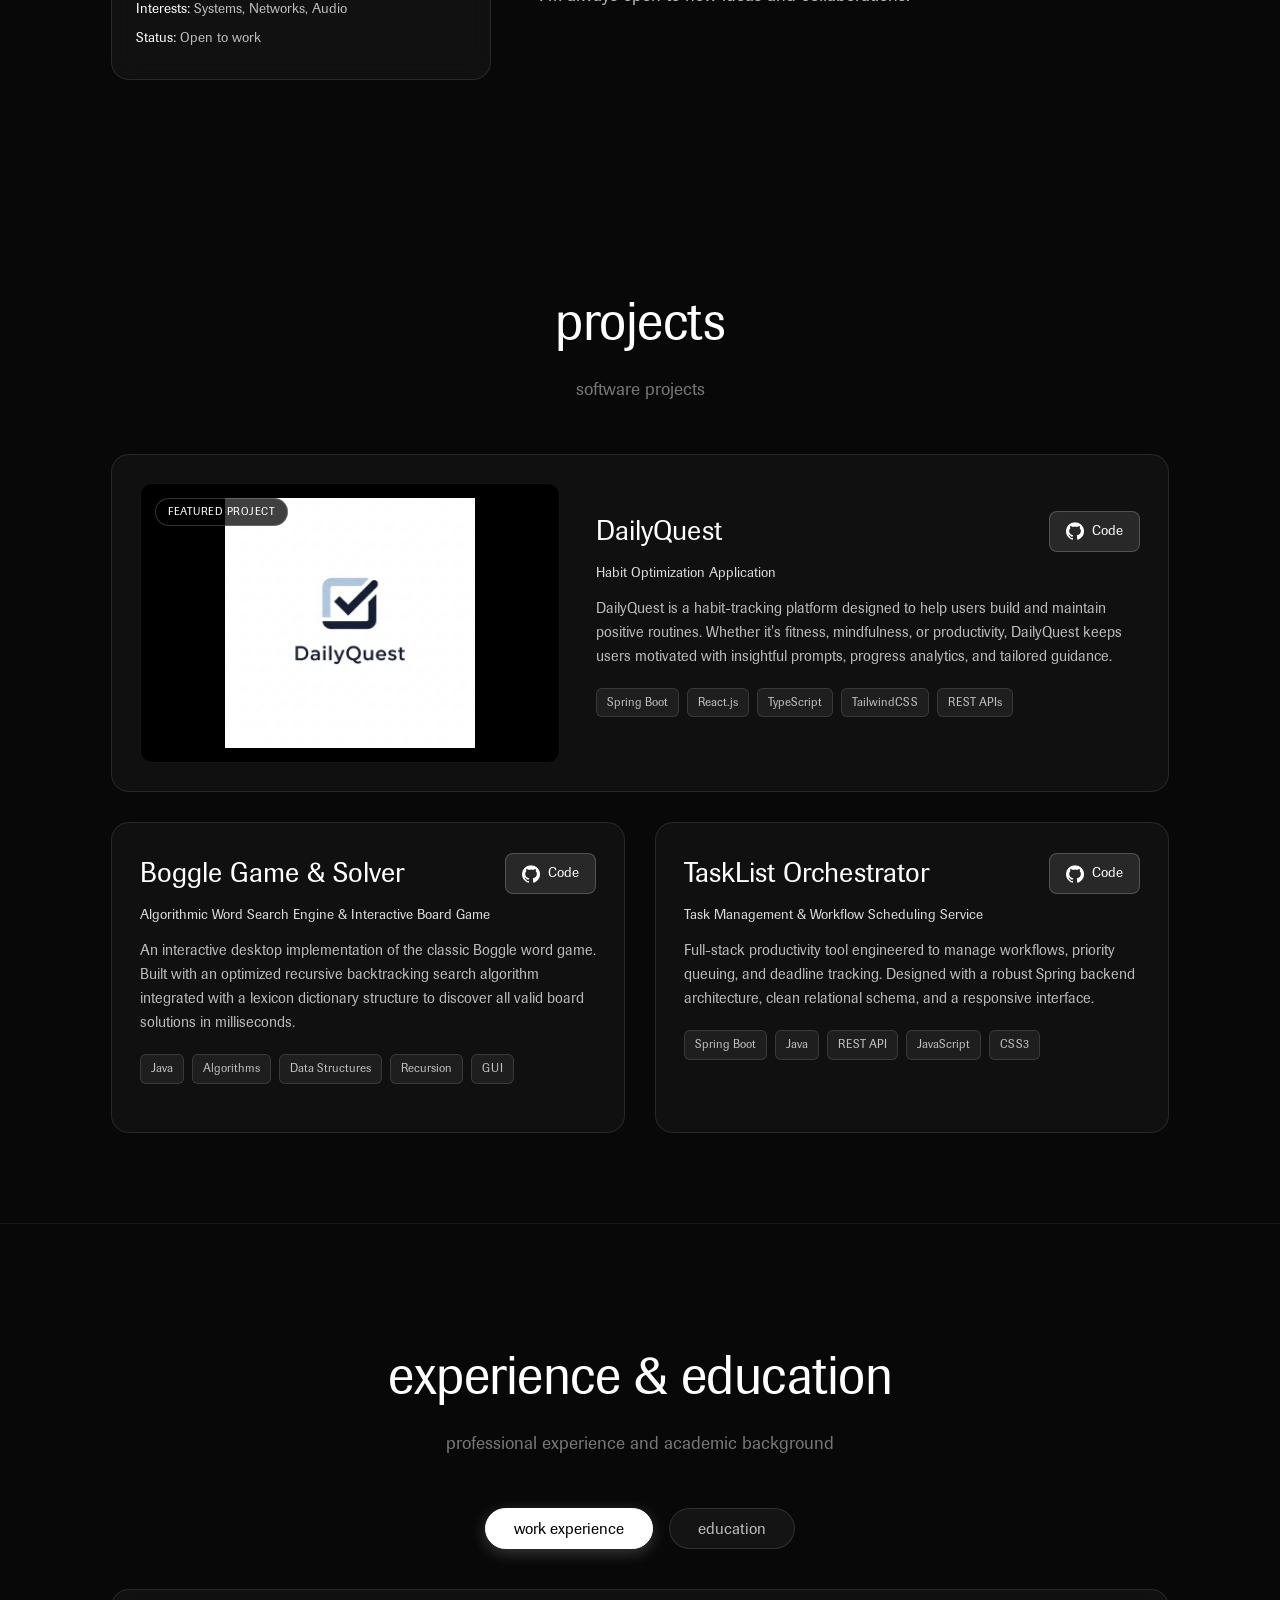
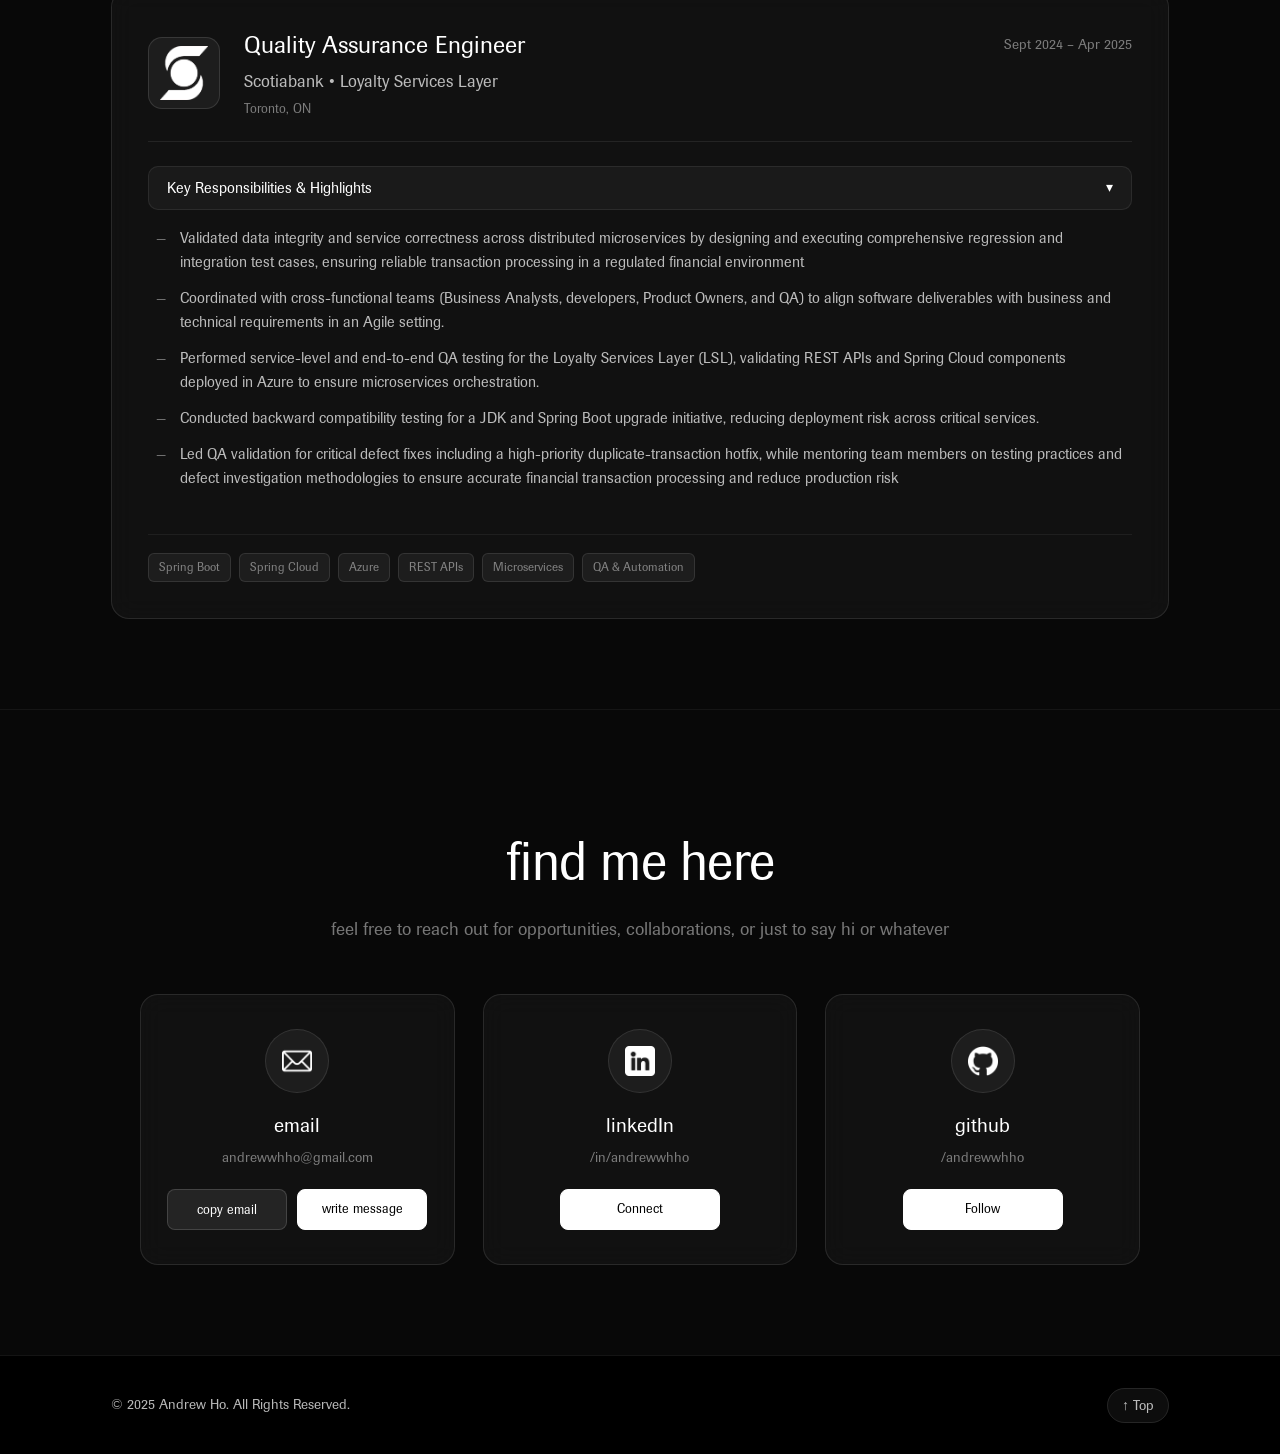
==== commit 0db85cdd: "header spacing and capitilization changes" ====
--- a/index.html
+++ b/index.html
@@ -12,14 +12,14 @@
     <header id="header">
       <div class="container">
         <nav id="navbar">
-          <a href="#header" class="nav-logo">AH<span>.</span></a>
+          <a href="#header" class="nav-logo">ah<span>.</span></a>
           <ul class="nav-links" id="navLinks">
-            <li><a href="#header">Home</a></li>
-            <li><a href="#about">About</a></li>
-            <li><a href="#projects">Projects</a></li>
-            <li><a href="#experience">Experience</a></li>
+            <li><a href="#header">home</a></li>
+            <li><a href="#about">about</a></li>
+            <li><a href="#projects">projects</a></li>
+            <li><a href="#experience">experience</a></li>
             <li><a href="music.html">last.fm</a></li>
-            <li><a href="#contact">Contact</a></li>
+            <li><a href="#contact">contact</a></li>
           </ul>
           <div class="nav-toggle" id="navToggle" aria-label="Toggle navigation">
             <span></span>
@@ -30,11 +30,11 @@
 
         <div class="header-content">
           <div class="header-text">
-            <p><span>andrew ho</span></p>
-          </div>
-          <div class="location">
+            <p><span>a n d r e w h o</span></p>
+          </div>
+          <!-- <div class="location">
             <img src="icons/pin.png" alt="Location" />Toronto, ON
-          </div>
+          </div> -->
           <div class="header-text2">
             <p>software engineer</p>
           </div>
@@ -59,15 +59,6 @@
                   ><img src="icons/linkedin.png" alt="LinkedIn"
                 /></a>
               </li>
-              <!-- <li>
-                <a
-                  title="SoundCloud"
-                  href="https://soundcloud.com/1bboy"
-                  target="_blank"
-                  rel="noopener noreferrer"
-                  ><img src="icons/soundcloud.png" alt="SoundCloud"
-                /></a>
-              </li> -->
               <li>
                 <a title="Email Me" href="mailto:andrewwhho@gmail.com"
                   ><img src="icons/mail.png" alt="Email"
@@ -87,7 +78,7 @@
     <!-- ----------------------- about ----------------------- -->
     <section id="about">
       <div class="container">
-        <h1 class="section-title">About Me</h1>
+        <h1 class="section-title">about me</h1>
         <div class="about-row">
           <!-- Left Visual Aesthetic Card -->
           <div class="about-col-left">
@@ -218,8 +209,8 @@
     <!-- ----------------------- projects ----------------------- -->
     <section id="projects">
       <div class="container">
-        <h1 class="section-title">Projects</h1>
-        <p class="section-subtitle">Selected work and software projects</p>
+        <h1 class="section-title">projects</h1>
+        <p class="section-subtitle">software projects</p>
 
         <div class="project-grid">
           <!-- Featured Project: DailyQuest -->
@@ -343,9 +334,9 @@
     <!-- ----------------------- experience & education ----------------------- -->
     <section id="experience">
       <div class="container">
-        <h1 class="section-title">Experience &amp; Education</h1>
+        <h1 class="section-title">experience &amp; education</h1>
         <p class="section-subtitle">
-          My professional journey and academic background
+          professional experience and academic background
         </p>
 
         <!-- Tab Controls -->
@@ -355,14 +346,14 @@
             type="button"
             onclick="opentab(event, 'work-exp')"
           >
-            Work Experience
+            work experience
           </button>
           <button
             class="tab-links"
             type="button"
             onclick="opentab(event, 'education-exp')"
           >
-            Education
+            education
           </button>
         </div>
 
@@ -503,9 +494,9 @@
     <!-- ----------------------- contact ----------------------- -->
     <section id="contact">
       <div class="container">
-        <h1 class="section-title">Find me here</h1>
+        <h1 class="section-title">find me here</h1>
         <p class="section-subtitle">
-          Feel free to reach out for opportunities, collaborations, or just to
+          feel free to reach out for opportunities, collaborations, or just to
           say hi or whatever
         </p>
 
@@ -516,7 +507,7 @@
               <div class="contact-icon-wrap">
                 <img src="icons/mail.png" alt="Email" />
               </div>
-              <h3>Email</h3>
+              <h3>email</h3>
               <p>andrewwhho@gmail.com</p>
               <div class="contact-card-actions">
                 <button
@@ -525,10 +516,10 @@
                   id="copyEmailBtn"
                   data-email="andrewwhho@gmail.com"
                 >
-                  Copy Email
+                  copy email
                 </button>
                 <a href="mailto:andrewwhho@gmail.com" class="btn-direct-link"
-                  >Write Message</a
+                  >write message</a
                 >
               </div>
             </div>
@@ -538,7 +529,7 @@
               <div class="contact-icon-wrap">
                 <img src="icons/linkedin.png" alt="LinkedIn" />
               </div>
-              <h3>LinkedIn</h3>
+              <h3>linkedIn</h3>
               <p>/in/andrewwhho</p>
               <div class="contact-card-actions">
                 <a
@@ -556,7 +547,7 @@
               <div class="contact-icon-wrap">
                 <img src="icons/github.png" alt="GitHub" />
               </div>
-              <h3>GitHub</h3>
+              <h3>github</h3>
               <p>/andrewwhho</p>
               <div class="contact-card-actions">
                 <a
--- a/style.css
+++ b/style.css
@@ -251,6 +251,11 @@
     position: relative;
     z-index: 2;
     padding-top: 60px;
+    display: flex;
+    flex-direction: column;
+    align-items: flex-end;
+    text-align: right;
+    margin-left: auto;
 }
 
 .header-text {
@@ -260,6 +265,7 @@
     letter-spacing: -1px;
     line-height: 1.1;
     cursor: default;
+    text-align: right;
 }
 
 .header-text span {
@@ -273,6 +279,7 @@
     color: var(--text-secondary);
     display: flex;
     align-items: center;
+    justify-content: flex-end;
     gap: 8px;
     margin: 14px 0 10px 0;
     font-weight: 400;
@@ -291,16 +298,19 @@
     cursor: default;
     font-weight: 300;
     letter-spacing: 0.5px;
+    text-align: right;
 }
 
 /* Hero Social Icons */
 .icons {
-    margin-top: 36px;
+    margin-top: 16px;
+    width: 100%;
 }
 
 .icons ul {
     display: flex;
-    gap: 24px;
+    justify-content: flex-end;
+    gap: 12px;
     list-style: none;
     padding: 0;
 }
@@ -315,8 +325,8 @@
 }
 
 .icons img {
-    width: 44px;
-    height: 44px;
+    width: 22px;
+    height: 22px;
     display: block;
     transition: var(--transition-smooth);
     filter: drop-shadow(0 2px 8px rgba(0, 0, 0, 0.4));
@@ -325,8 +335,8 @@
 .icons ul li a:hover {
     background: rgba(255, 255, 255, 0.15);
     border-color: rgba(255, 255, 255, 0.35);
-    transform: translateY(-4px) scale(1.1);
-    box-shadow: 0 8px 24px rgba(255, 255, 255, 0.1);
+    transform: translateY(-2px) scale(1.1);
+    /* box-shadow: 0 8px 24px rgba(255, 255, 255, 0.1); */
 }
 
 /* ----------------------- Shared Section Titles ----------------------- */
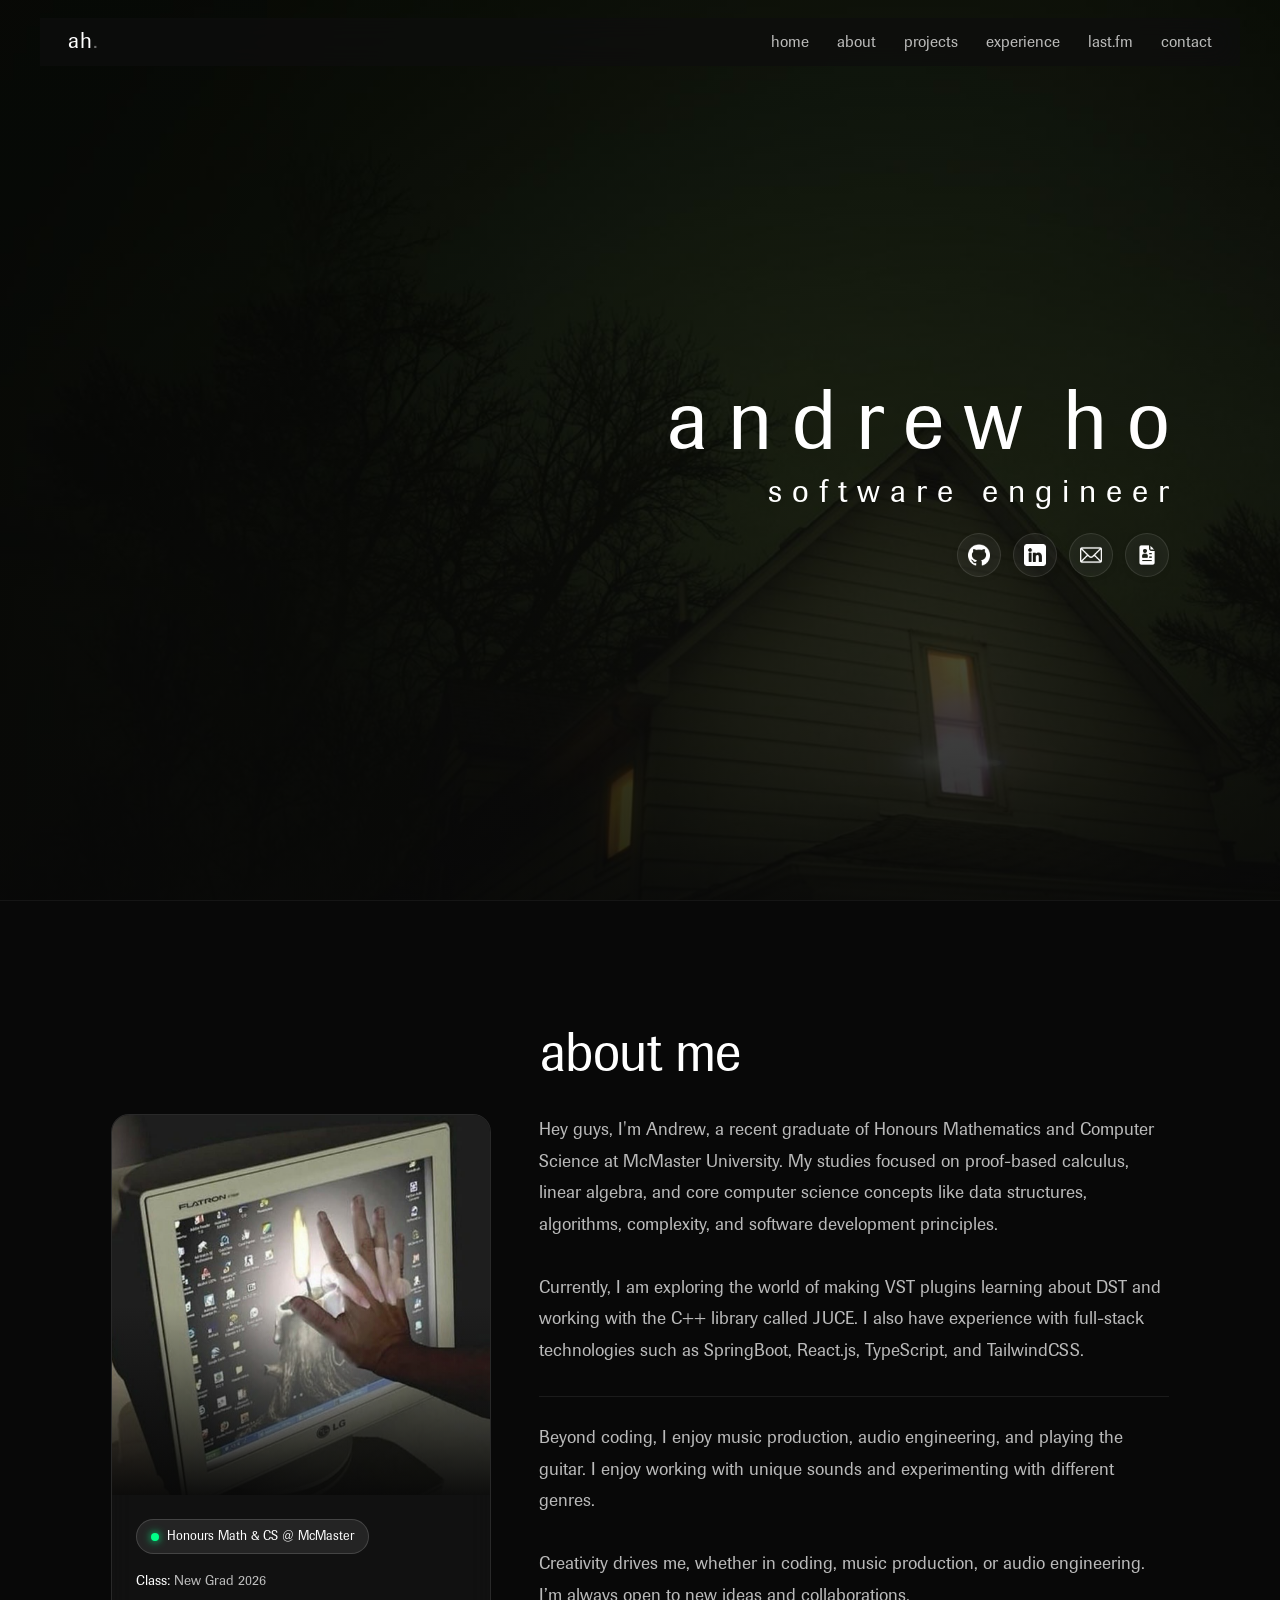
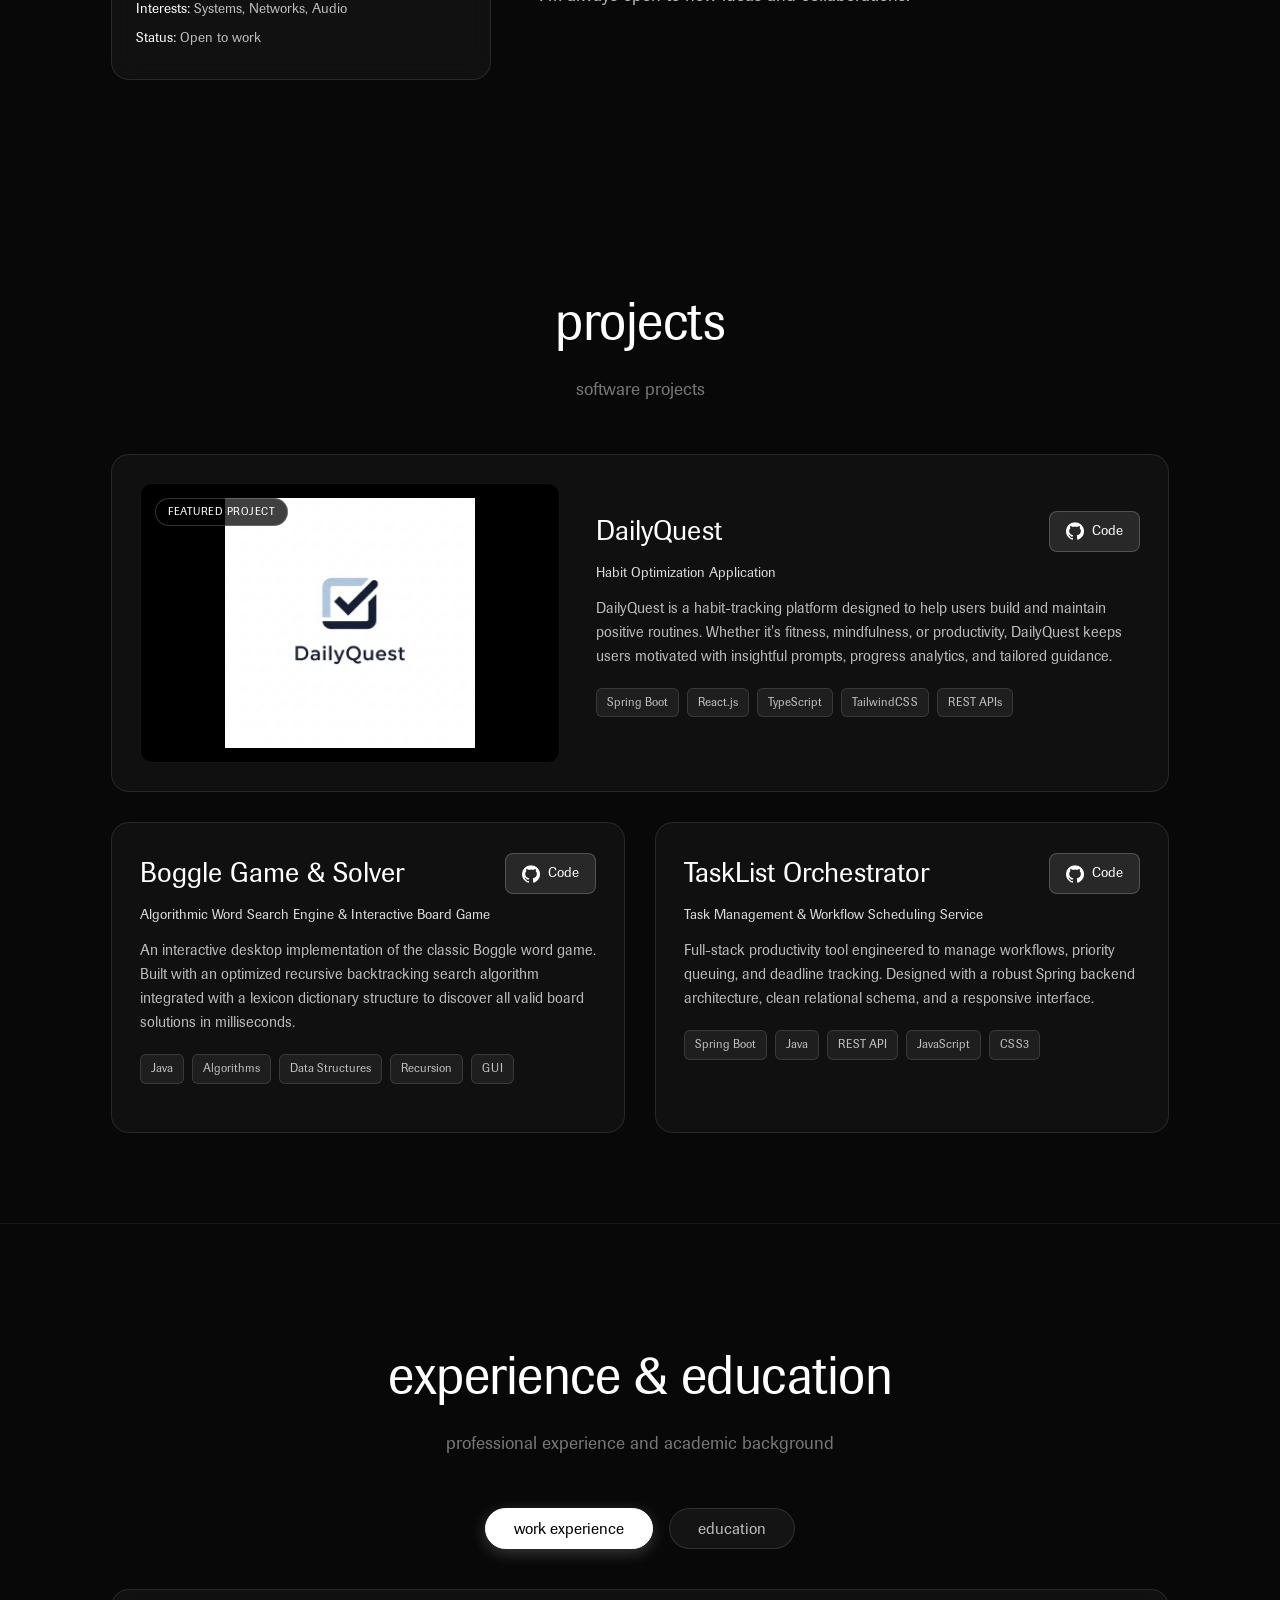
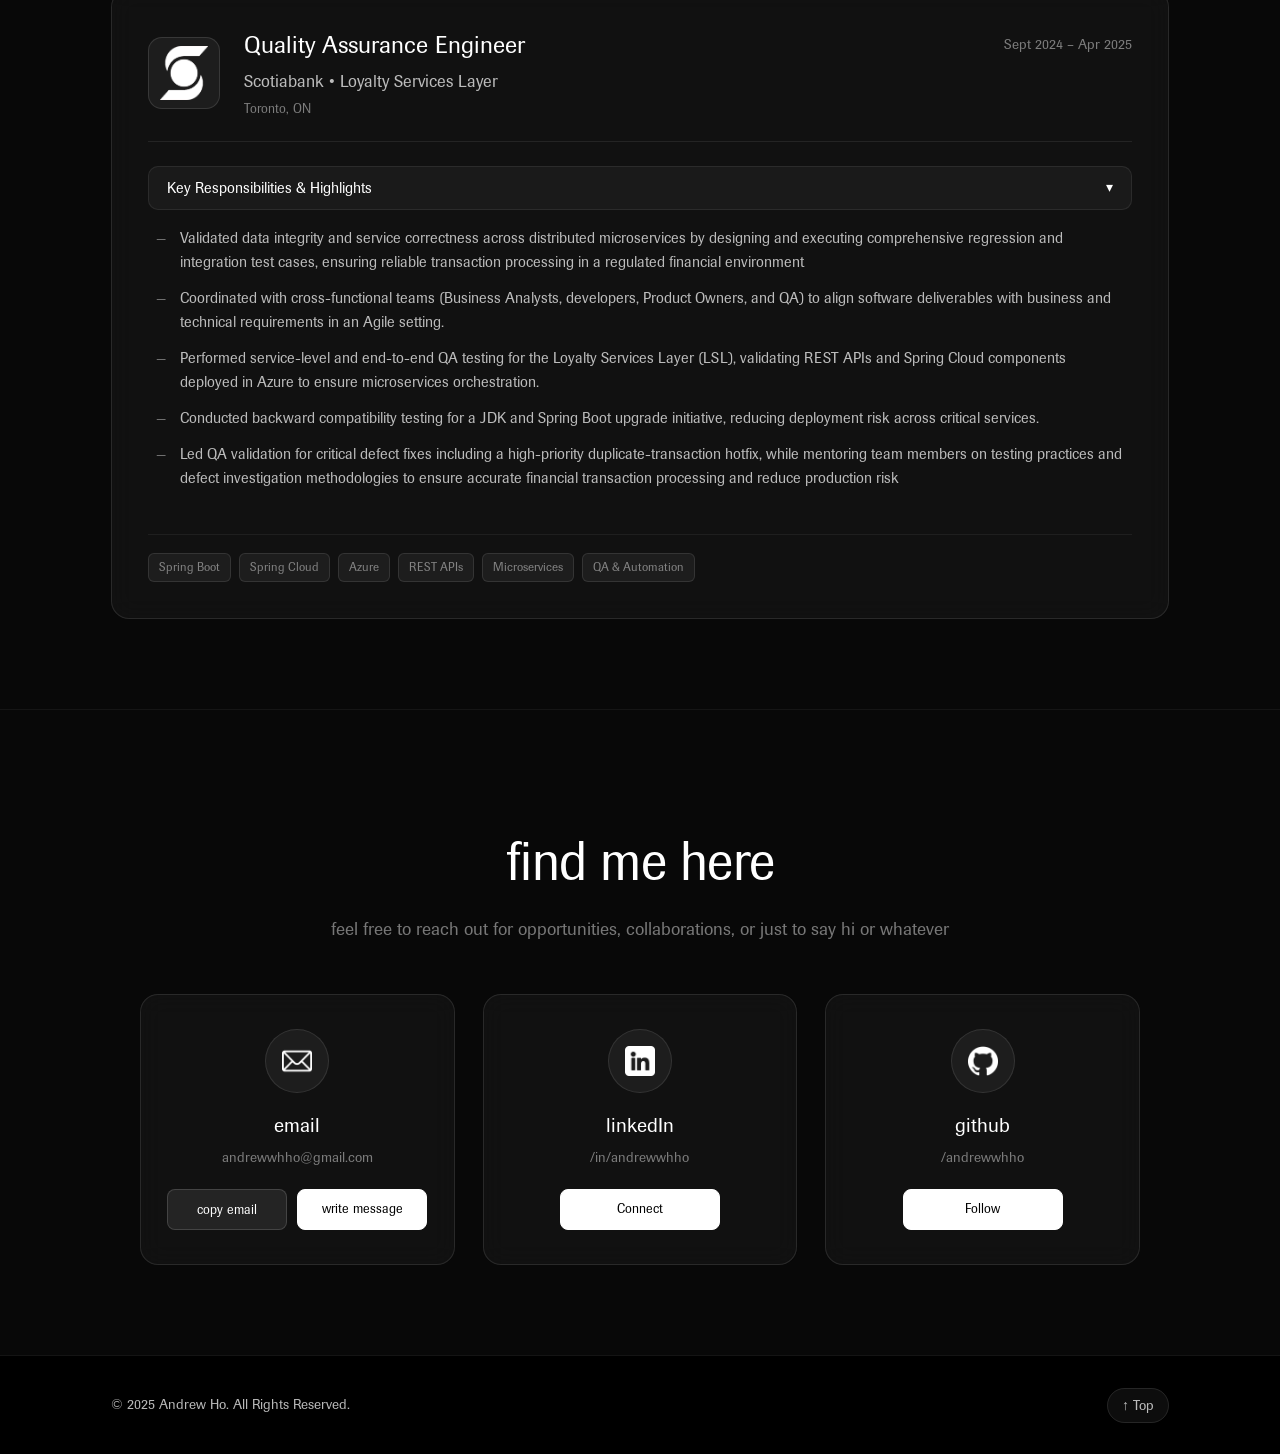
==== commit da4715c2: "changed navbar" ====
--- a/index.html
+++ b/index.html
@@ -30,13 +30,13 @@
 
         <div class="header-content">
           <div class="header-text">
-            <p><span>a n d r e w h o</span></p>
+            <p><span>a n d r e w &nbsp;h o</span></p>
           </div>
           <!-- <div class="location">
             <img src="icons/pin.png" alt="Location" />Toronto, ON
           </div> -->
           <div class="header-text2">
-            <p>software engineer</p>
+            <p>s o f t w a r e &nbsp; e n g i n e e r</p>
           </div>
 
           <div class="icons">
@@ -109,8 +109,8 @@
           <div class="about-col-right">
             <div class="about-para">
               <p>
-                Hey guys, I'm Andrew, a recent graduate of Honours Mathematics and
-                Computer Science at McMaster University. My studies focused
+                Hey guys, I'm Andrew, a recent graduate of Honours Mathematics
+                and Computer Science at McMaster University. My studies focused
                 on proof-based calculus, linear algebra, and core computer
                 science concepts like data structures, algorithms, complexity,
                 and software development principles.
--- a/style.css
+++ b/style.css
@@ -132,15 +132,15 @@
     transform: translateX(-50%);
     width: calc(100% - 40px);
     max-width: 1200px;
-    height: 54px;
+    height: 48px;
     padding: 0 28px;
     background: var(--glass-nav-bg);
     backdrop-filter: blur(14px);
     -webkit-backdrop-filter: blur(14px);
-    border: 1px solid var(--card-border);
-    border-radius: 36px;
+    /* border: 1px solid var(--card-border); */
+    /* border-radius: 36px; */
     z-index: 999;
-    box-shadow: 0 10px 30px rgba(0, 0, 0, 0.5);
+    /* box-shadow: 0 10px 30px rgba(0, 0, 0, 0.5); */
     transition: var(--transition-smooth);
 }
 
@@ -294,7 +294,7 @@
 .header-text2 {
     width: fit-content;
     font-size: 32px;
-    color: var(--text-secondary);
+    color: #ffffff;
     cursor: default;
     font-weight: 300;
     letter-spacing: 0.5px;
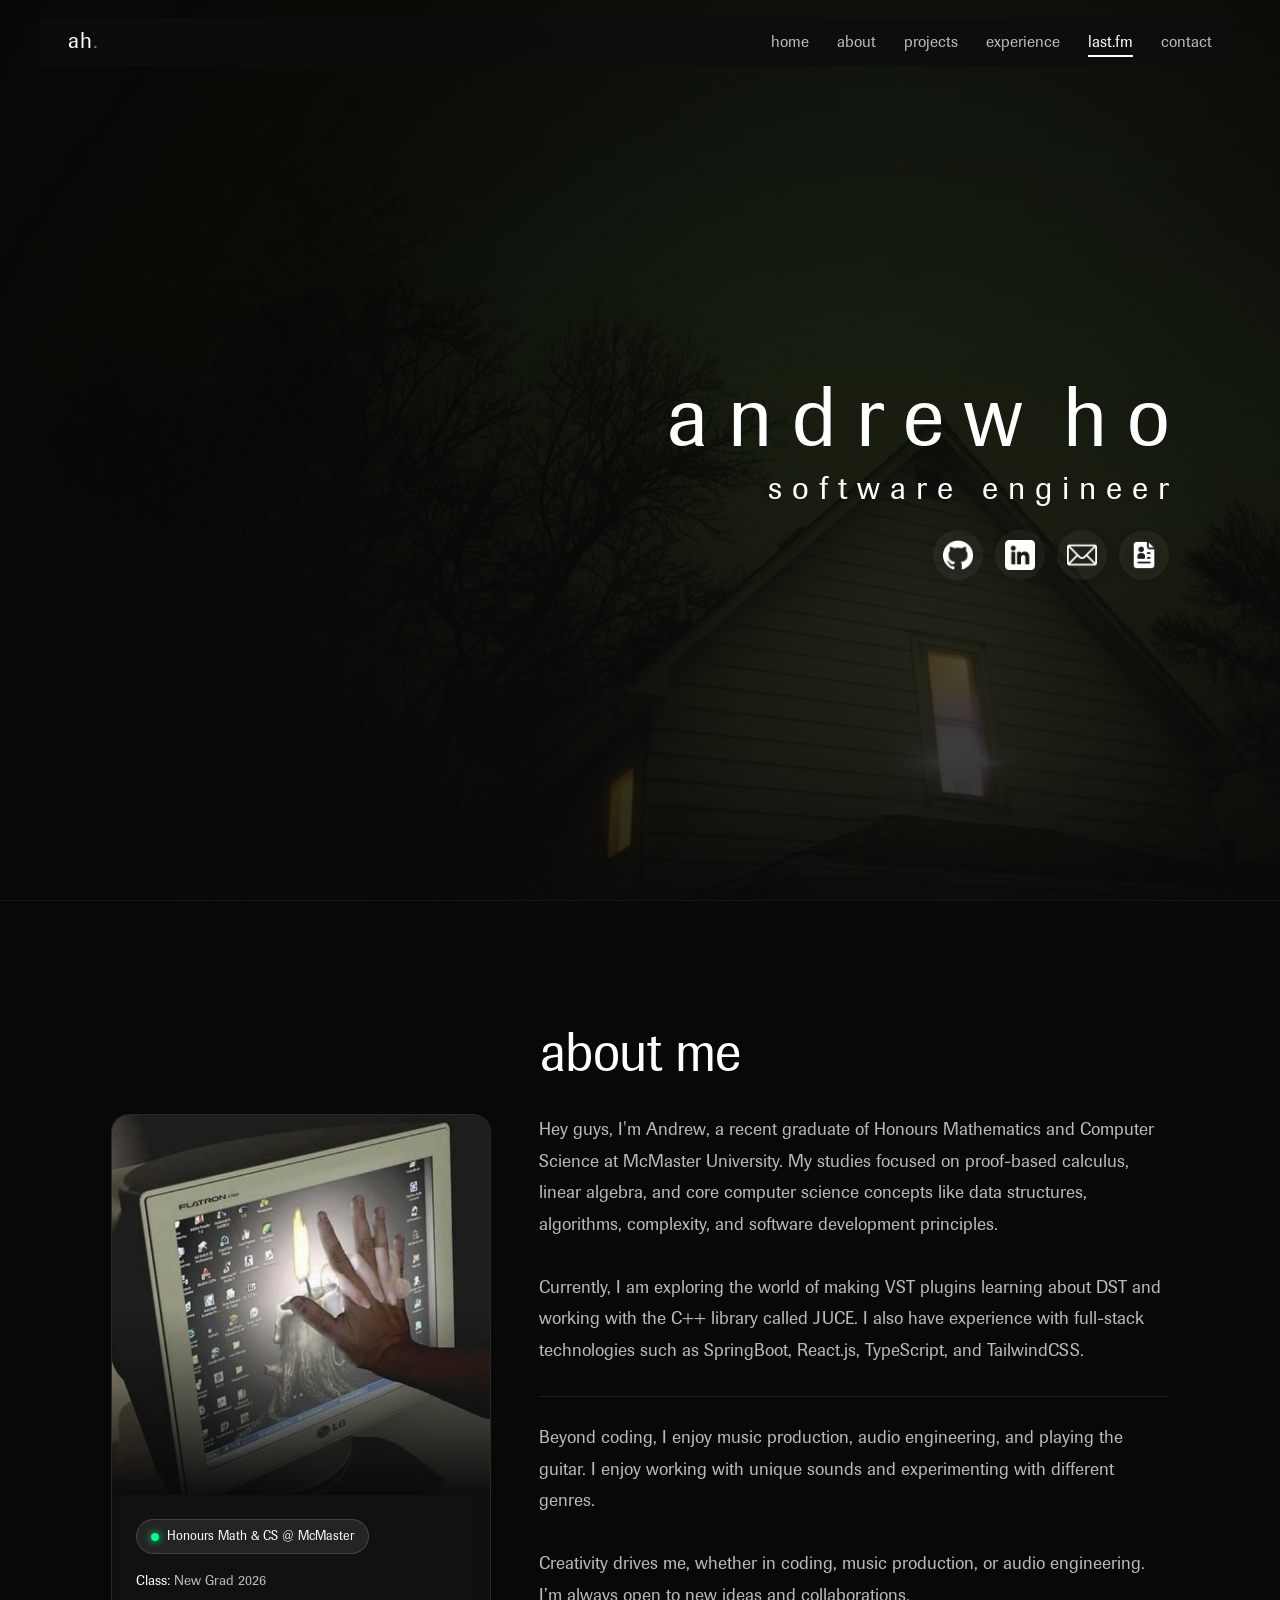
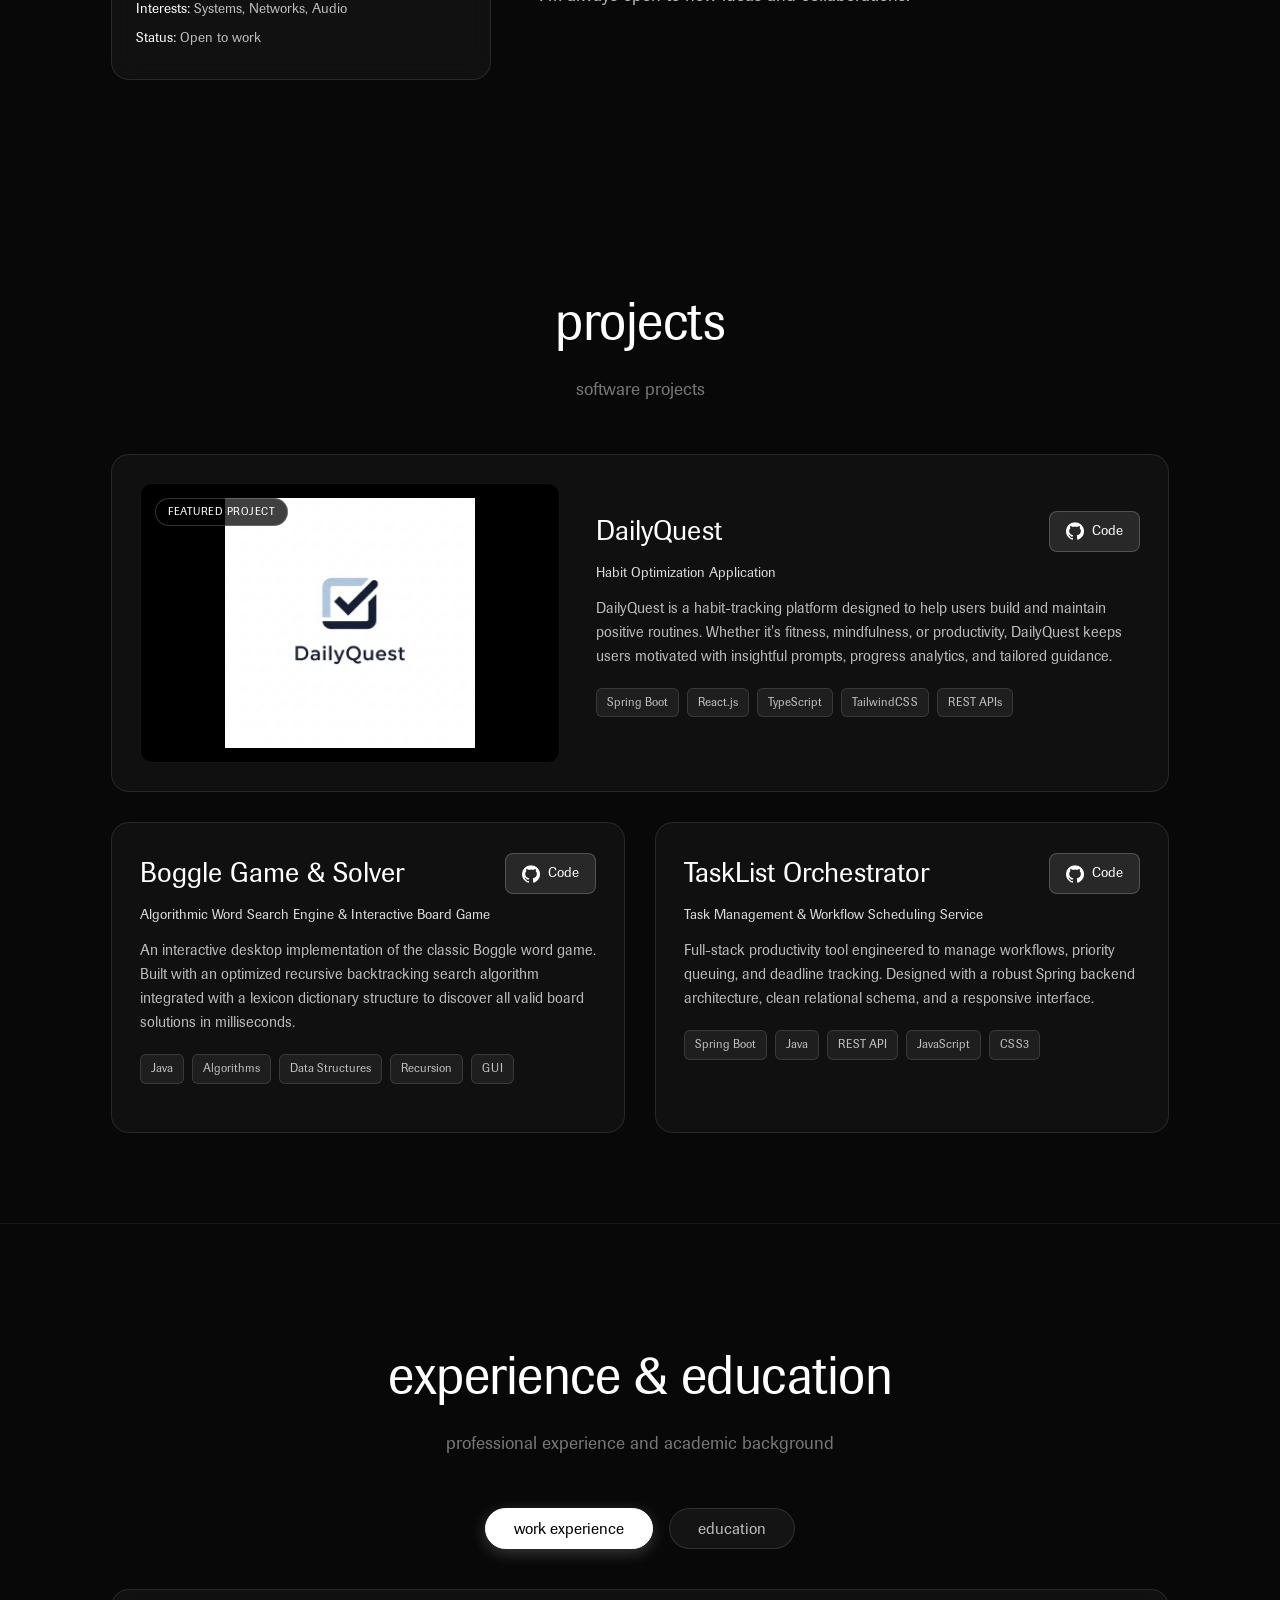
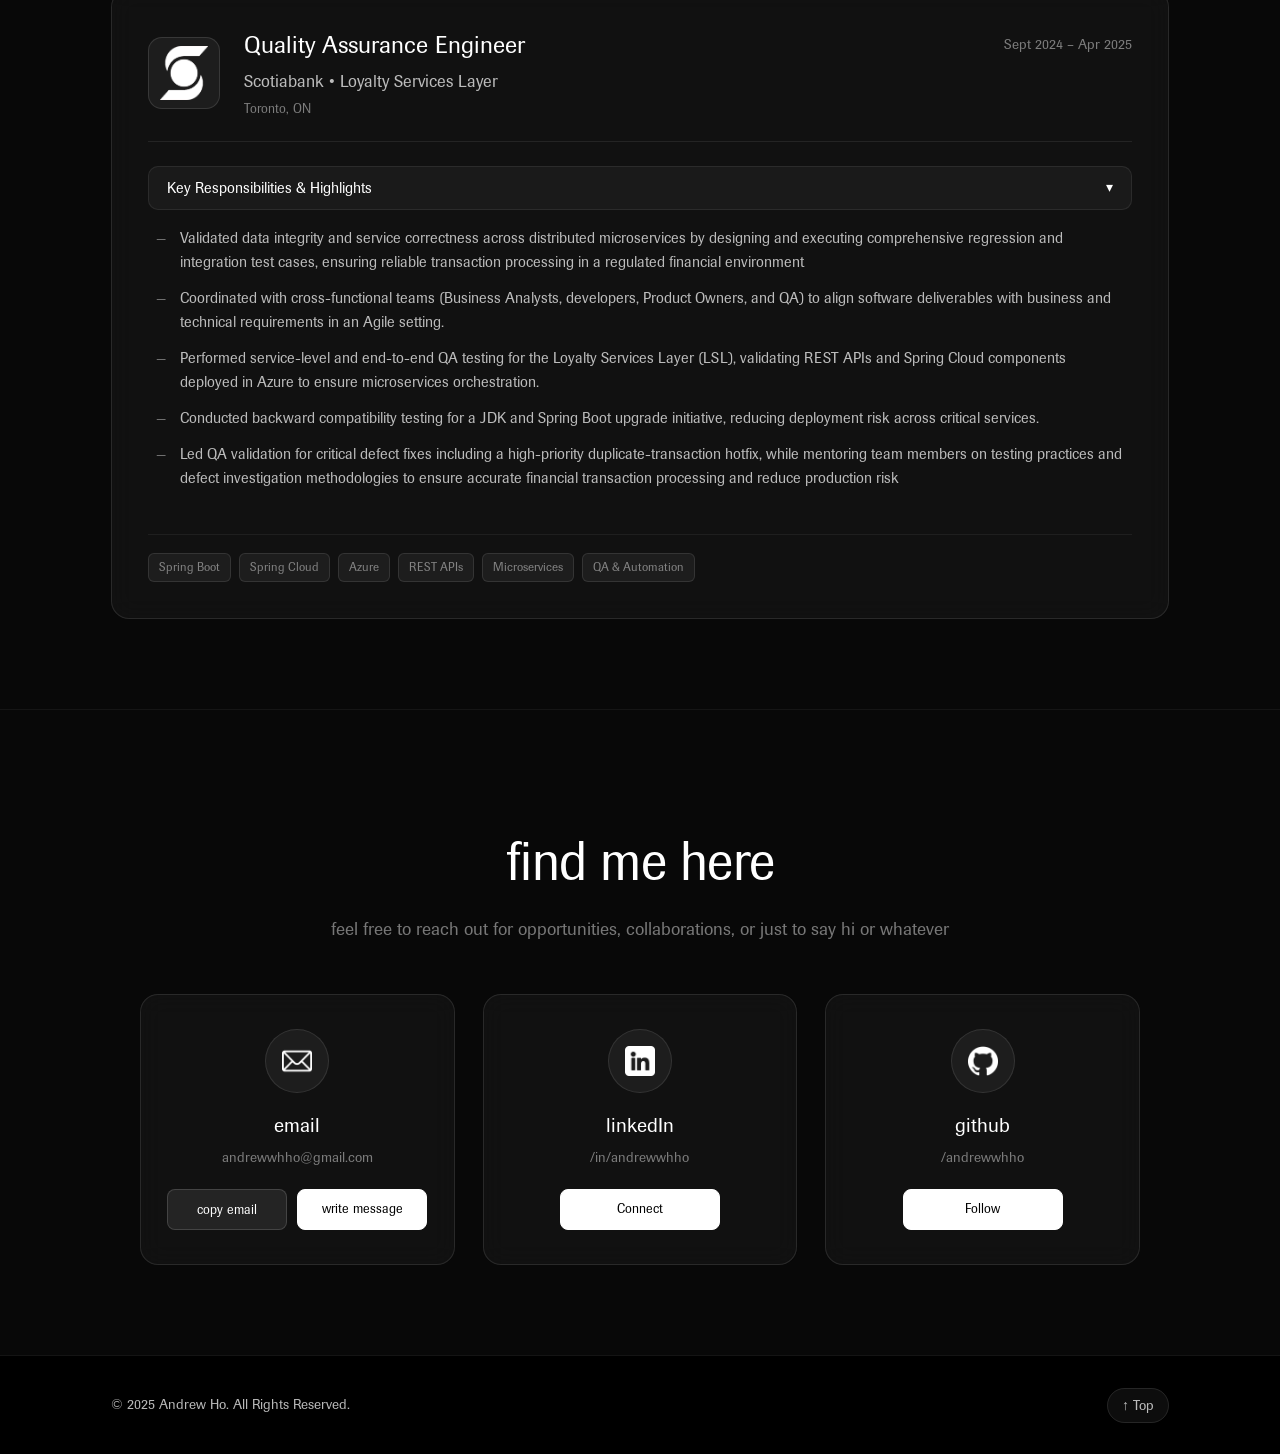
==== commit 57f37748: "navbar" ====
--- a/index.html
+++ b/index.html
@@ -12,14 +12,14 @@
     <header id="header">
       <div class="container">
         <nav id="navbar">
-          <a href="#header" class="nav-logo">ah<span>.</span></a>
+          <a href="index.html#header" class="nav-logo">ah<span>.</span></a>
           <ul class="nav-links" id="navLinks">
-            <li><a href="#header">home</a></li>
-            <li><a href="#about">about</a></li>
-            <li><a href="#projects">projects</a></li>
-            <li><a href="#experience">experience</a></li>
-            <li><a href="music.html">last.fm</a></li>
-            <li><a href="#contact">contact</a></li>
+            <li><a href="index.html#header">home</a></li>
+            <li><a href="index.html#about">about</a></li>
+            <li><a href="index.html#projects">projects</a></li>
+            <li><a href="index.html#experience">experience</a></li>
+            <li><a href="music.html" class="active">last.fm</a></li>
+            <li><a href="index.html#contact">contact</a></li>
           </ul>
           <div class="nav-toggle" id="navToggle" aria-label="Toggle navigation">
             <span></span>
--- a/style.css
+++ b/style.css
@@ -319,14 +319,14 @@
     display: inline-block;
     padding: 10px;
     background: rgba(255, 255, 255, 0.05);
-    border: 1px solid rgba(255, 255, 255, 0.1);
+    /* border: 1px solid rgba(255, 255, 255, 0.1); */
     border-radius: 50%;
     transition: var(--transition-smooth);
 }
 
 .icons img {
-    width: 22px;
-    height: 22px;
+    width: 30px;
+    height: 30px;
     display: block;
     transition: var(--transition-smooth);
     filter: drop-shadow(0 2px 8px rgba(0, 0, 0, 0.4));
